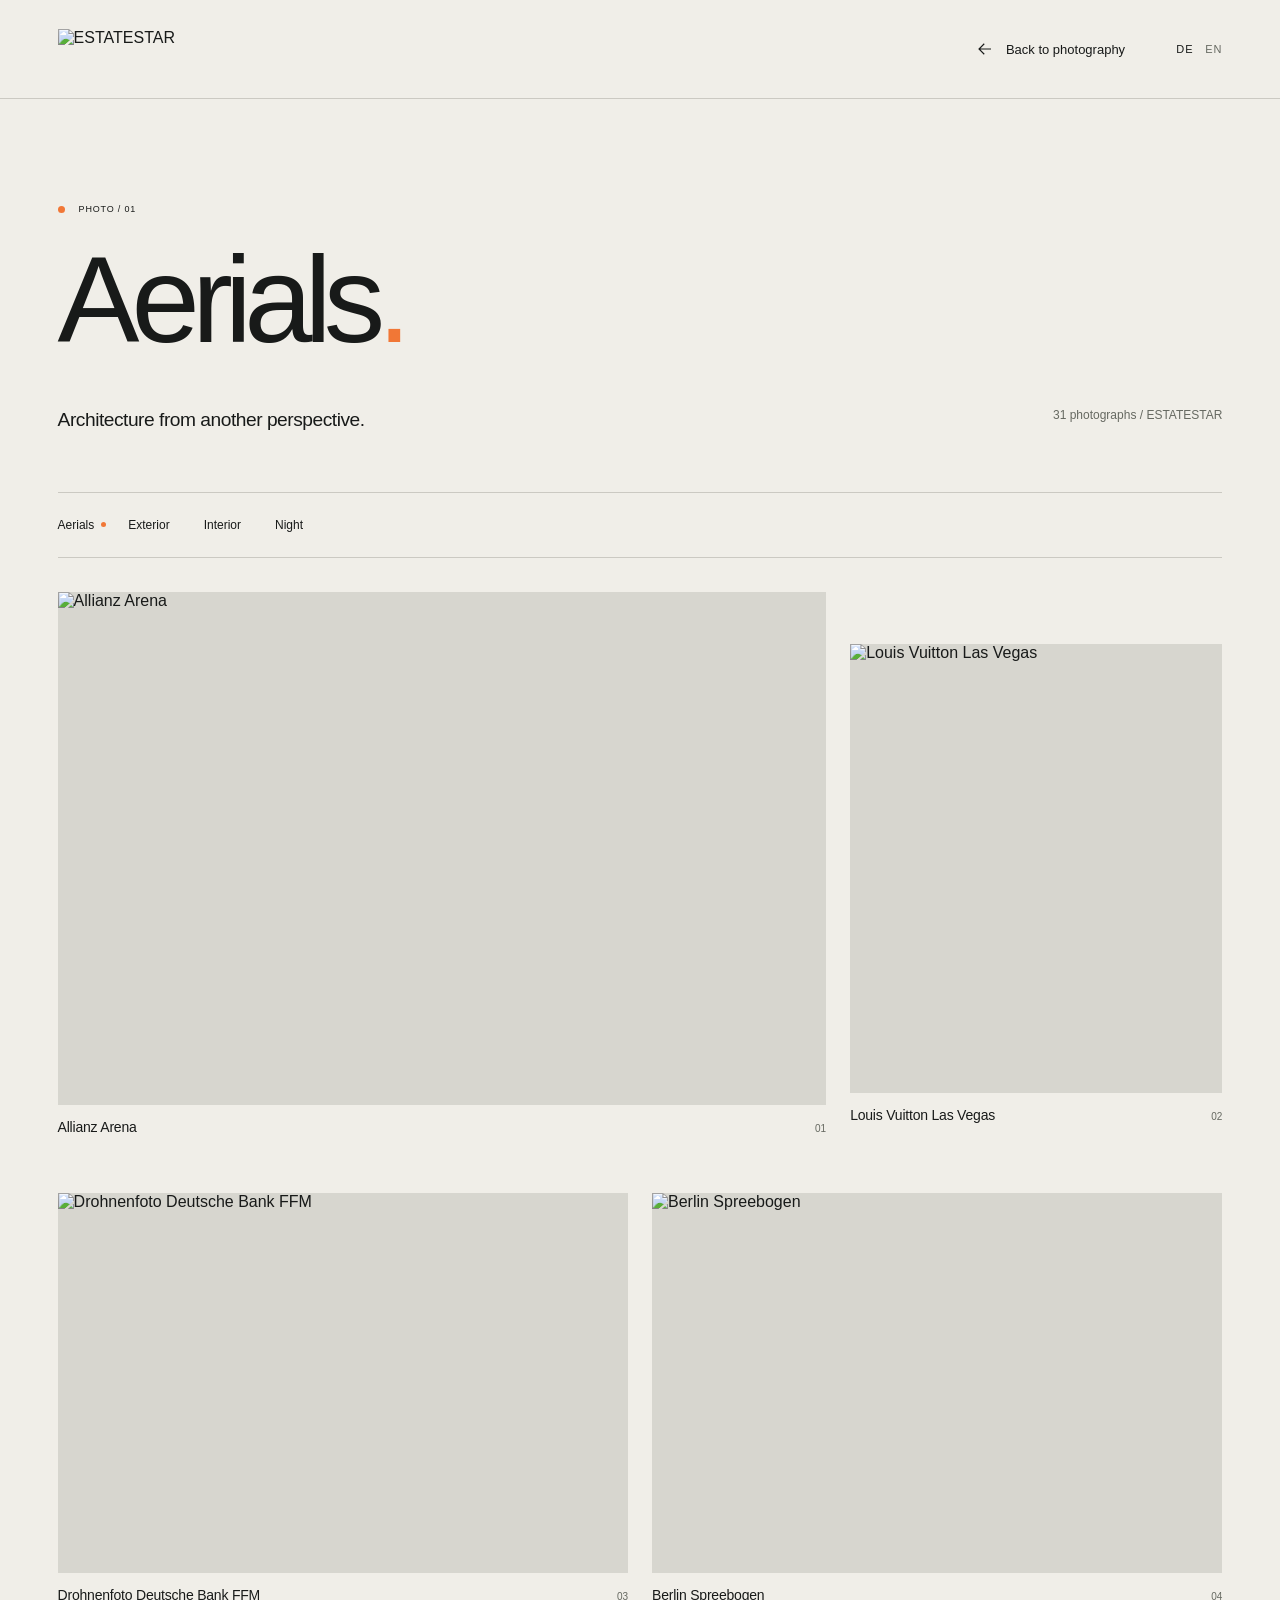
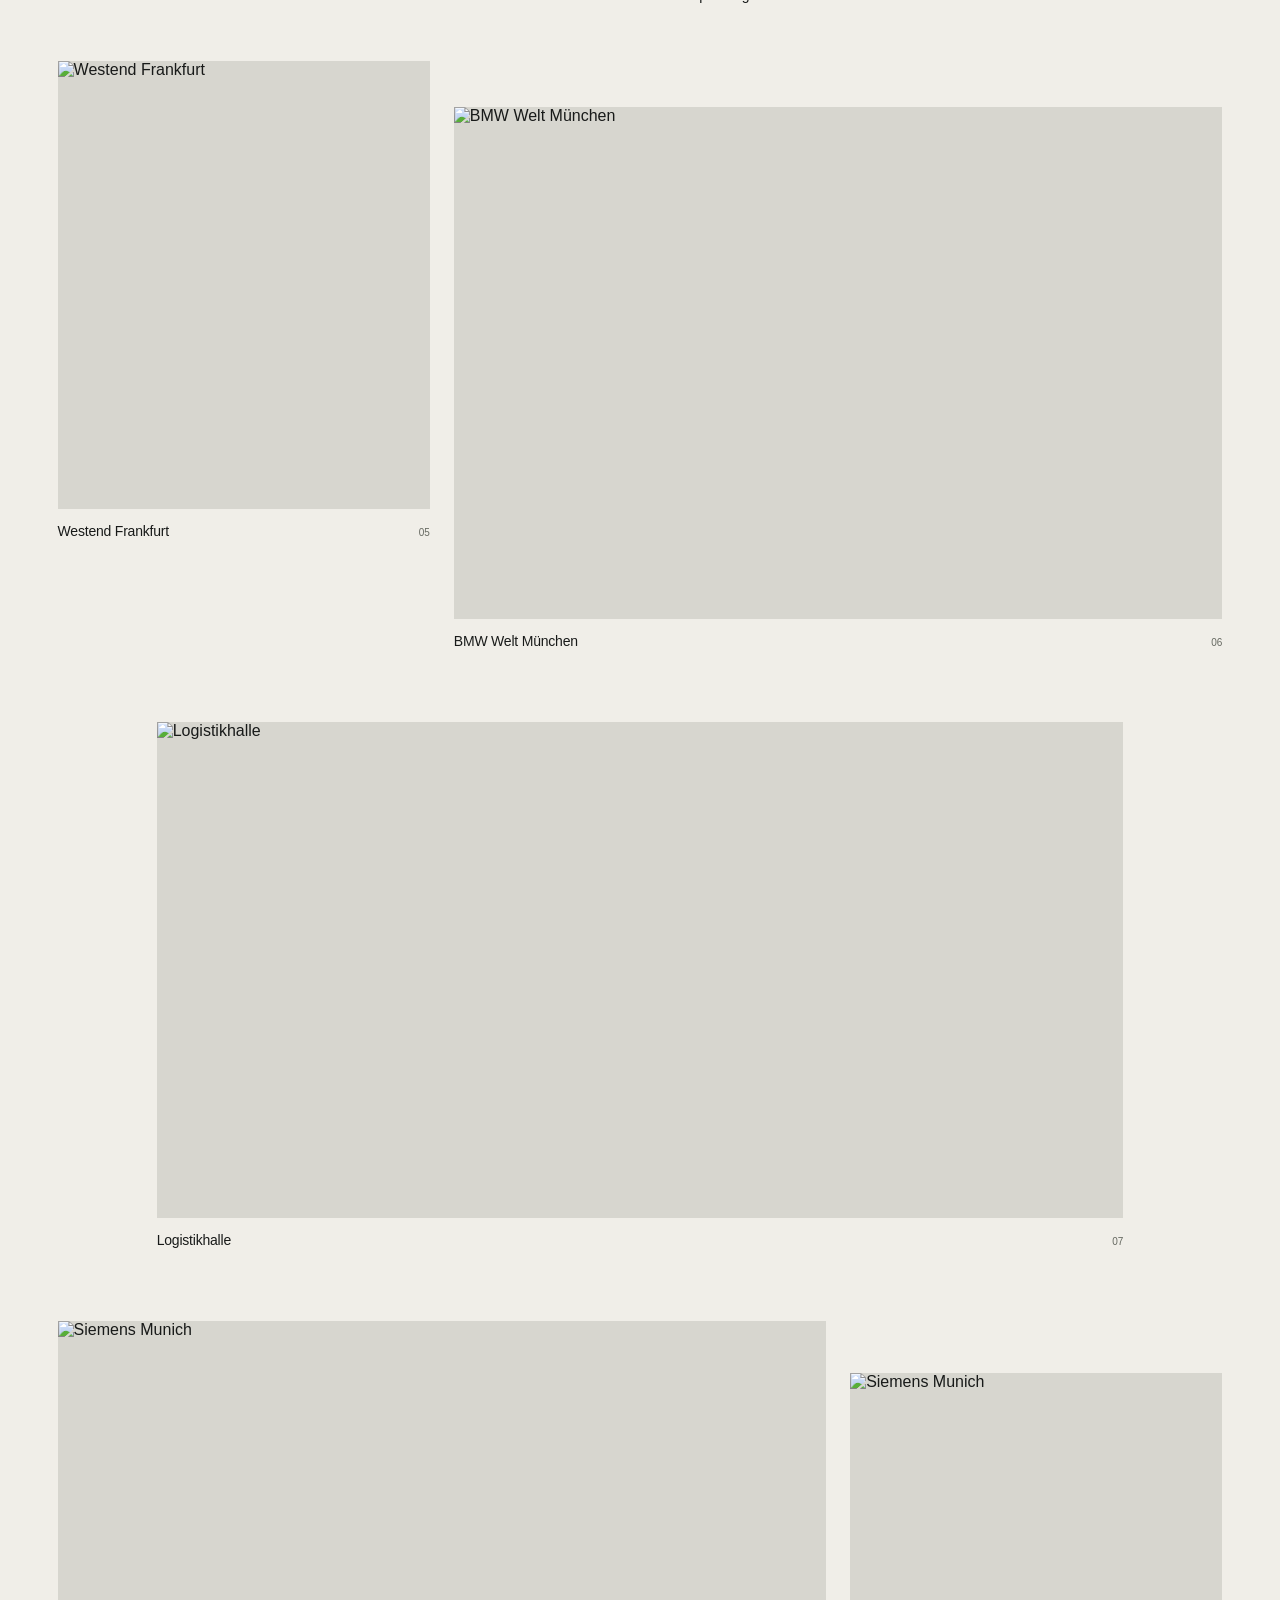
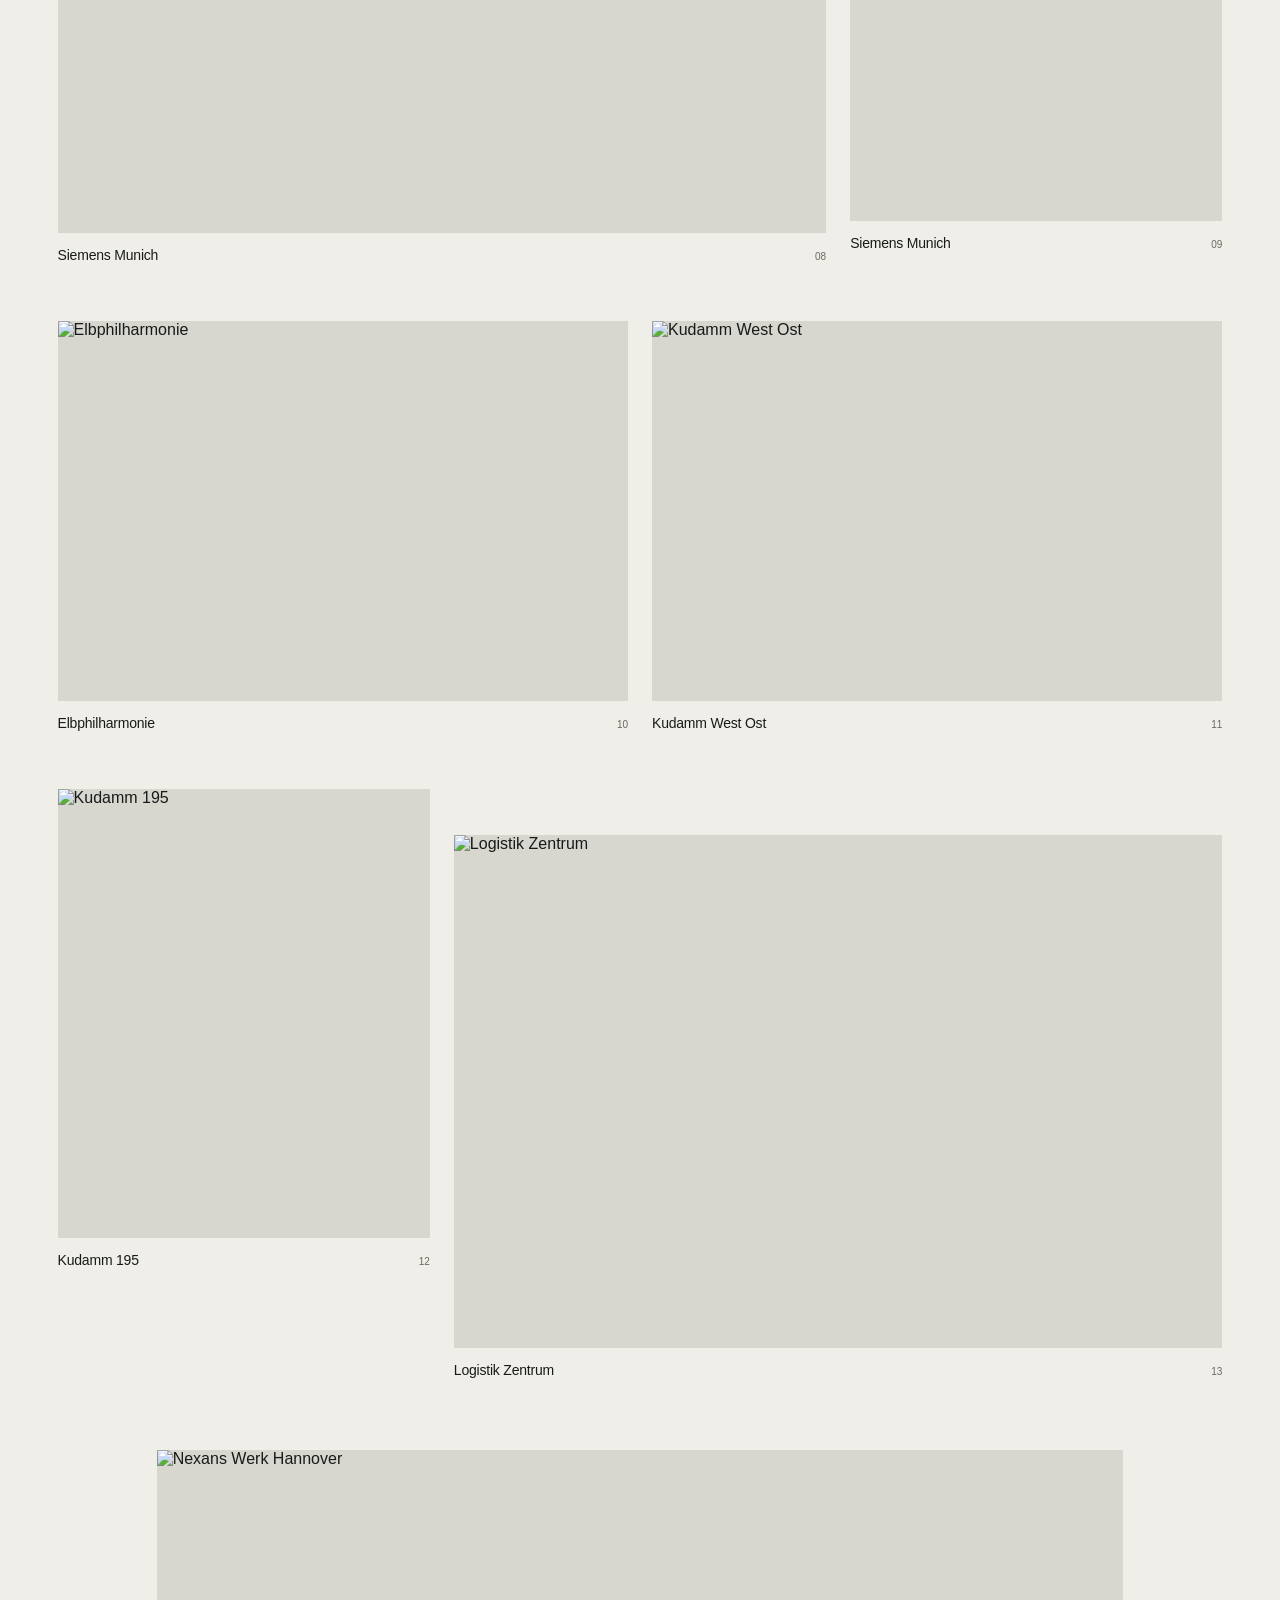
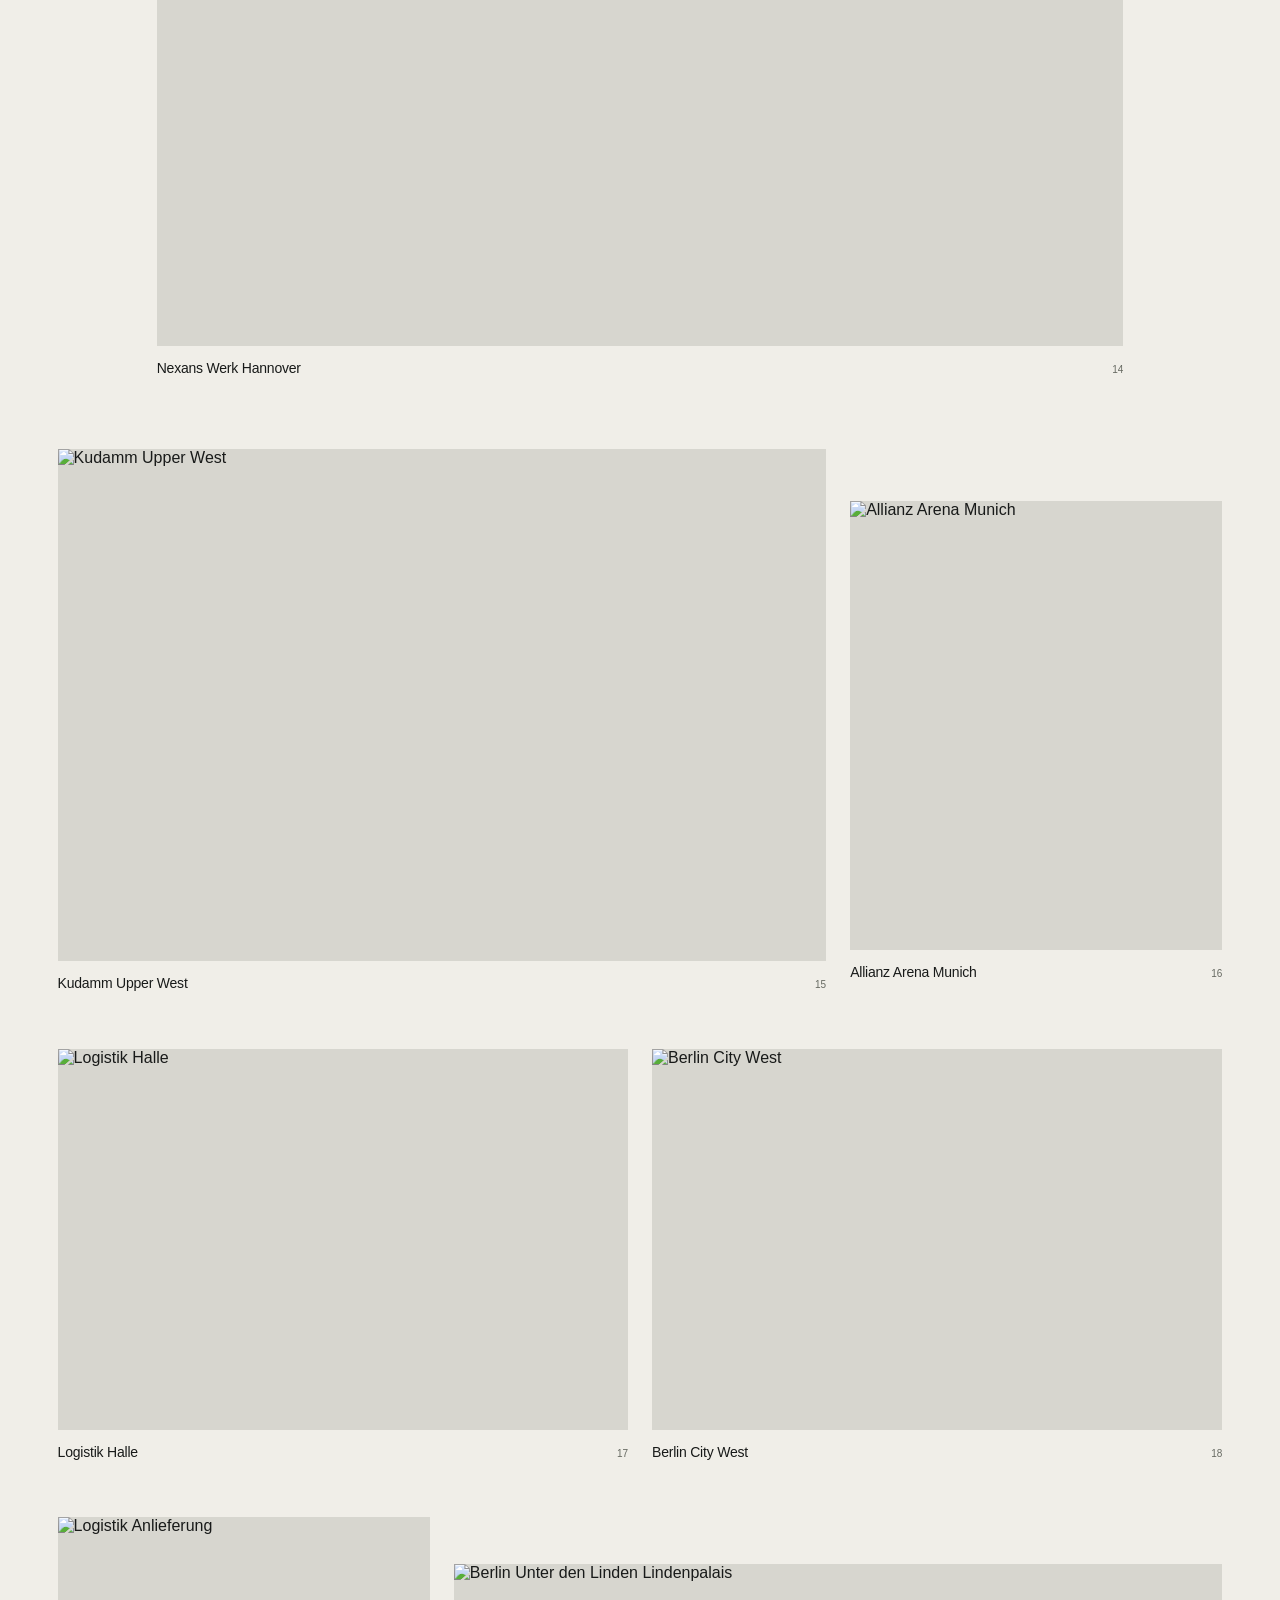
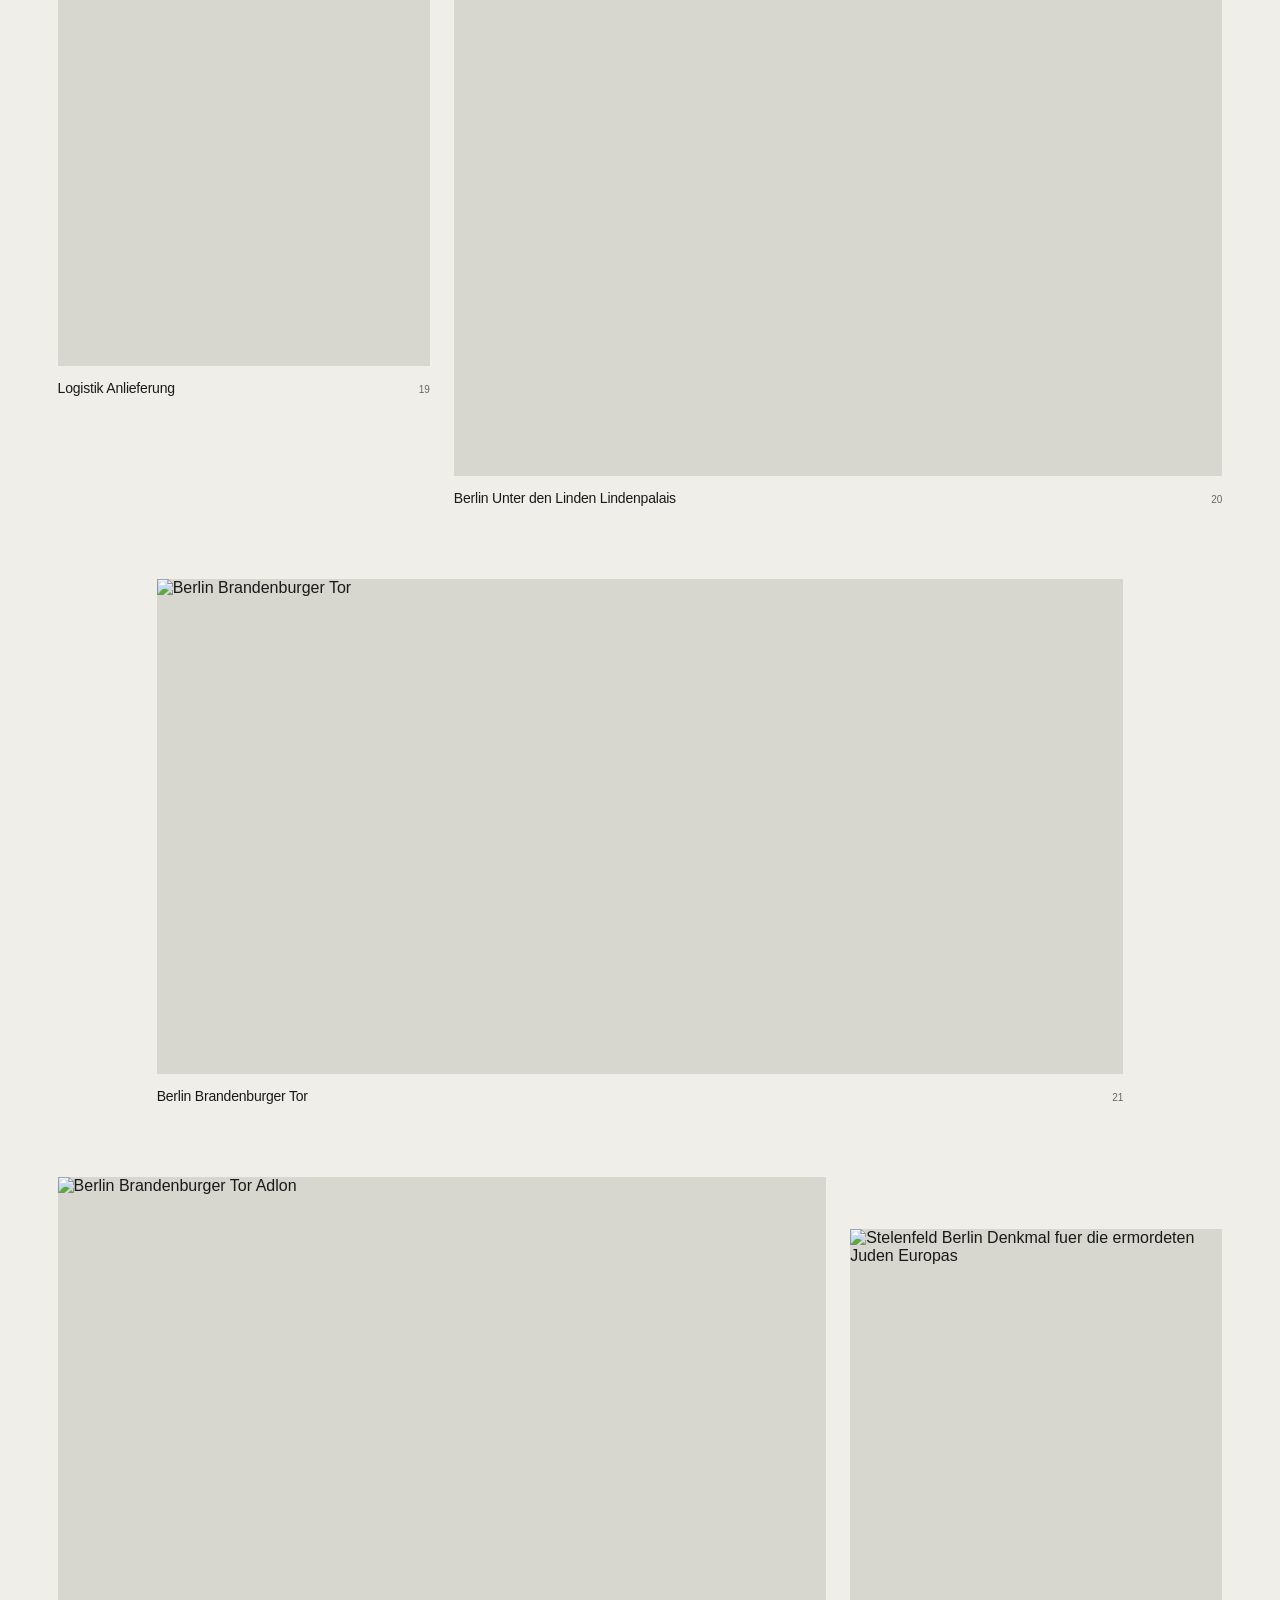
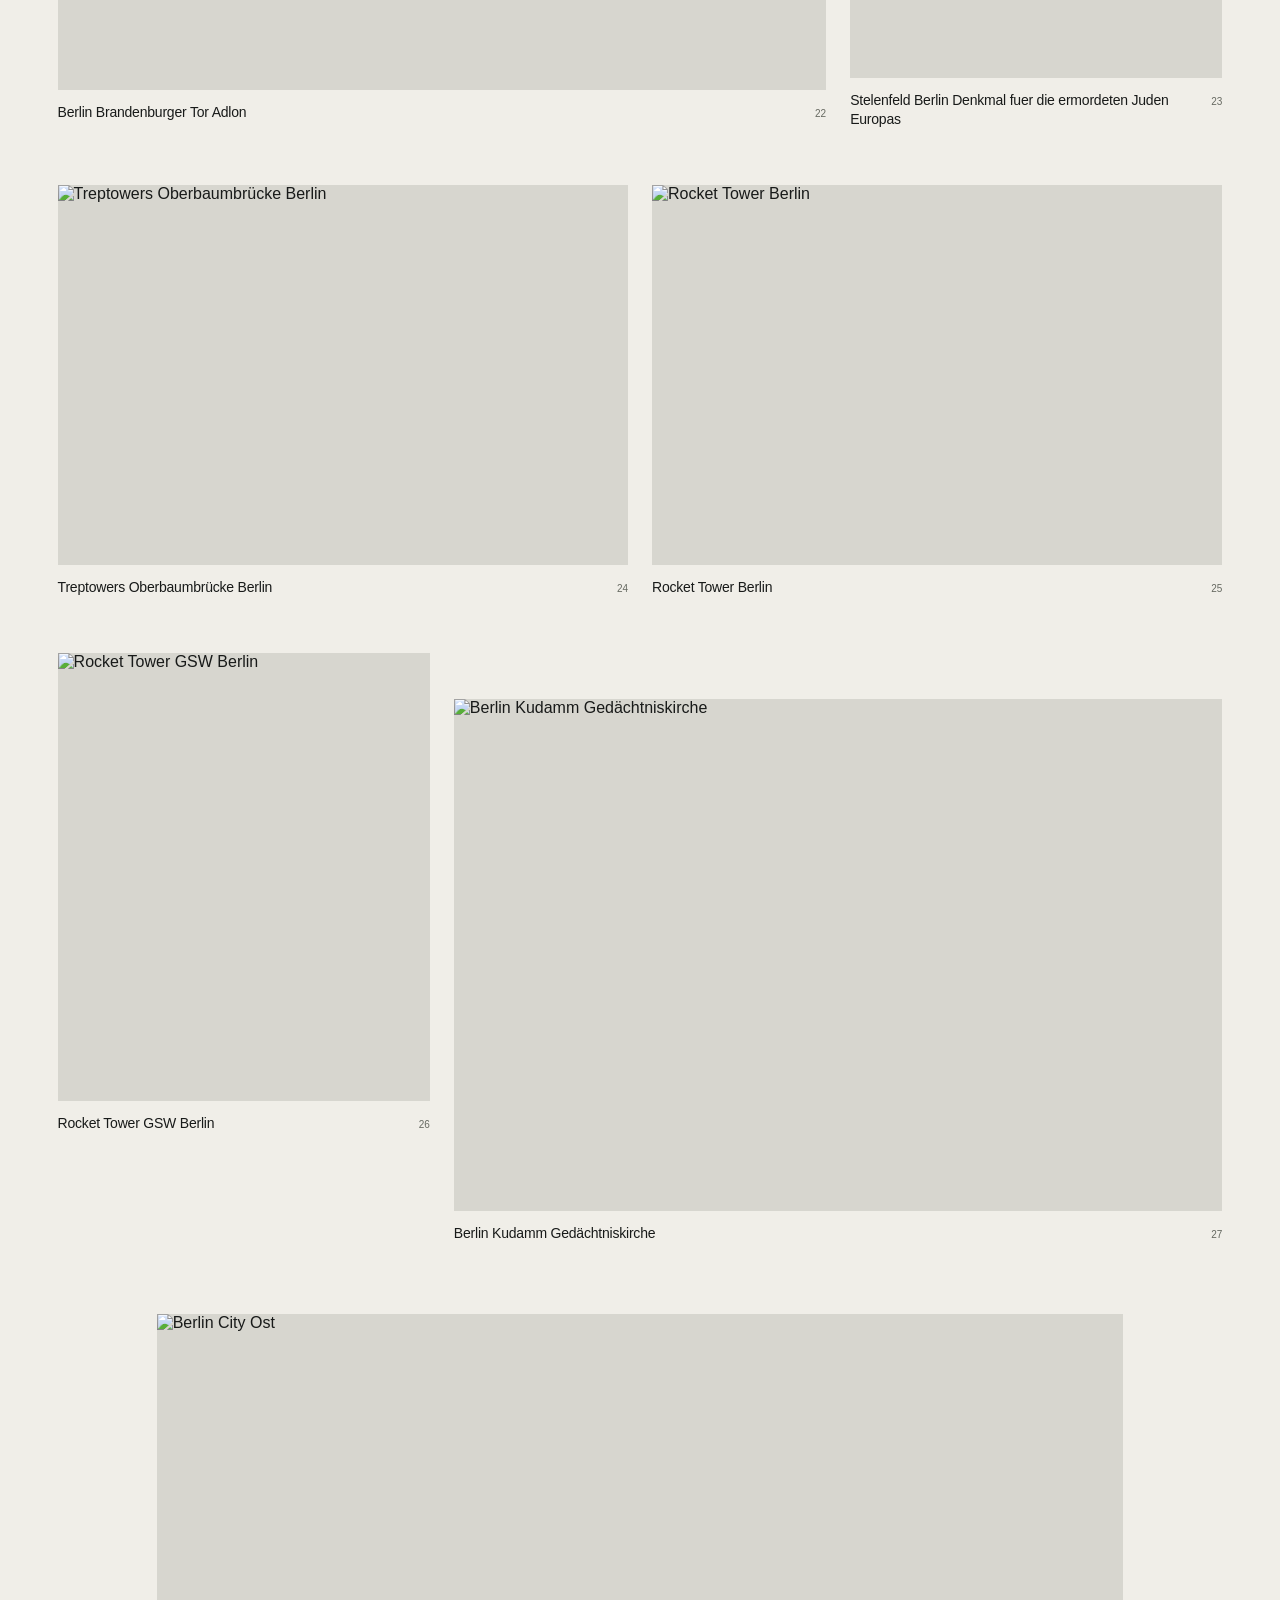
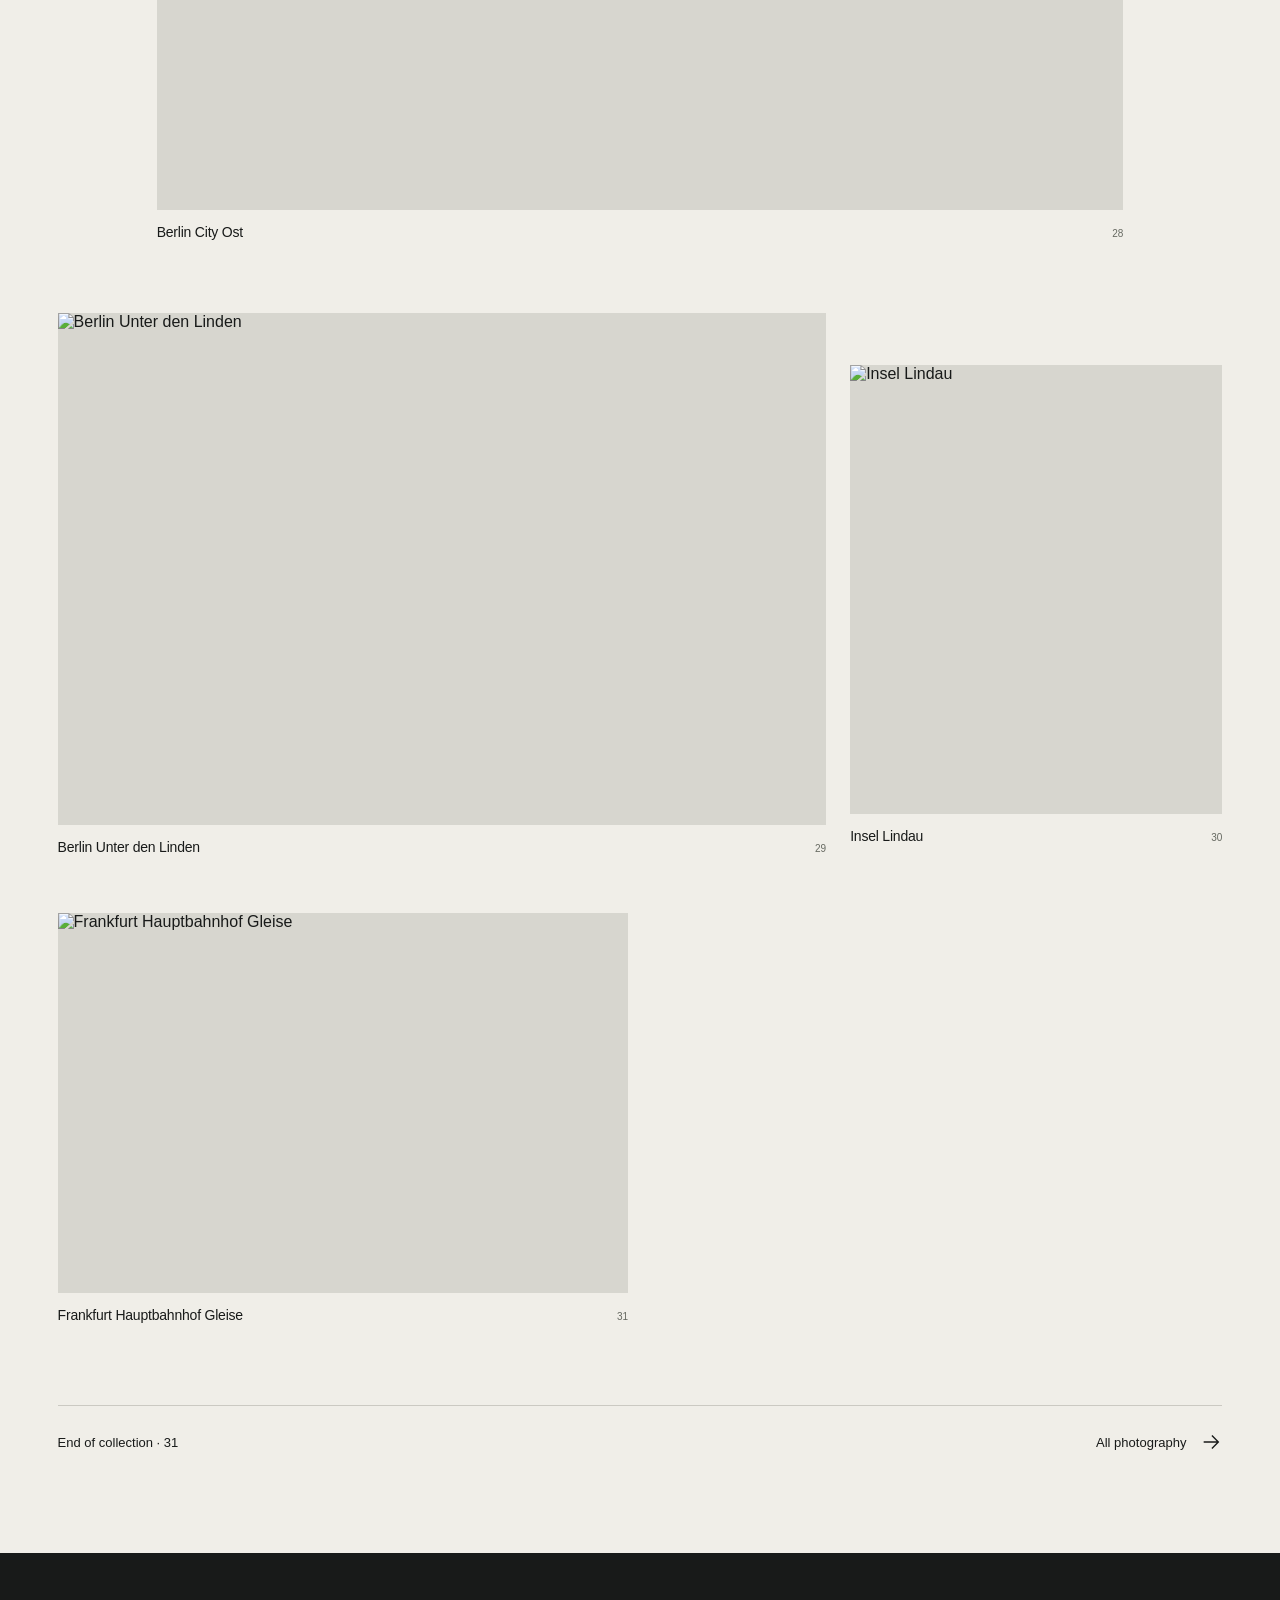
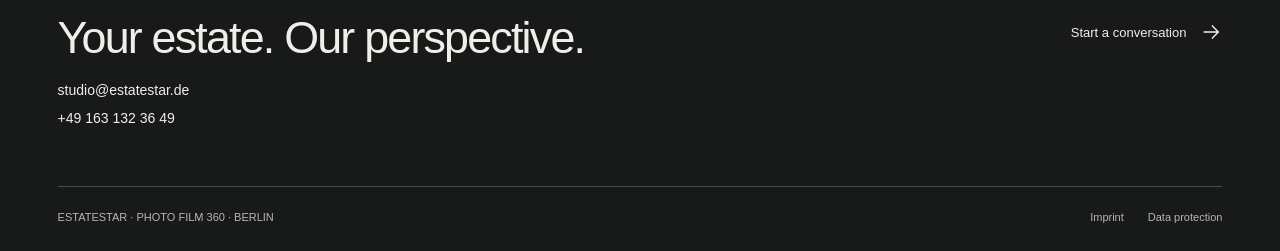
==== aerials/index.html @ 54d5b55d "Create independent cinematic ESTATESTAR experience with complete portfolio" ====
<!doctype html>
<html lang="en"><head><meta charset="utf-8"><meta name="viewport" content="width=device-width, initial-scale=1"><meta name="robots" content="noindex,nofollow"><meta name="theme-color" content="#f0eee8"><title>Aerials — ESTATESTAR</title><meta name="description" content="Architecture from another perspective."><link rel="icon" href="../favicon.svg" type="image/svg+xml"><link rel="stylesheet" href="../gallery.css"><script src="../gallery.js" defer></script></head><body><a class="skip-link" href="#main">Skip to content</a>
<header class="site-header"><a class="brand" href="../en/" aria-label="ESTATESTAR — Home"><img src="/estatestar-preview/assets/Estatestar-final-logo-horizontal-schwarz22.webp" alt="ESTATESTAR" width="180" height="40"></a>
<div class="header-tools"><a class="back-link" href="../en/#photo"><svg viewBox="0 0 24 24" aria-hidden="true"><path d="M20 12H4m7-7-7 7 7 7"/></svg><span>Back to photography</span></a><nav class="languages" aria-label="Language"><a href="../luftaufnahmen/" lang="de" hreflang="de" >DE</a><a href="../aerials/" lang="en" hreflang="en" aria-current="page">EN</a></nav></div></header><main id="main"><section class="page-intro" aria-labelledby="page-title"><div class="intro-top"><span class="status-dot"></span><span class="label">PHOTO / 01</span></div><h1 id="page-title">Aerials<span class="accent">.</span></h1><div class="intro-bottom"><p class="intro-description">Architecture from another perspective.</p><p class="image-count">31 photographs / ESTATESTAR</p></div></section><nav class="gallery-nav" aria-label="Photo collections"><a href="../aerials/" aria-current="page">Aerials</a><a href="../exterior/" >Exterior</a><a href="../interior/" >Interior</a><a href="../night/" >Night</a></nav><section class="gallery" aria-label="Aerials"><div class="gallery-grid"><figure class="photo-card" id="sec1"><button class="image-button" type="button" data-gallery-image="/estatestar-preview/assets/01-Helikopter-Luftbild-Allianz-Arena-Munich-Desktop-Architektur-Fotografie-Immobilie.webp" data-title="Allianz Arena" aria-haspopup="dialog" aria-controls="image-viewer" aria-label="View image: Allianz Arena"><img src="/estatestar-preview/assets/01-Helikopter-Luftbild-Allianz-Arena-Munich-Desktop-Architektur-Fotografie-Immobilie.webp" alt="Allianz Arena" width="1559" height="1139" loading="eager" decoding="async"><span class="view-image"><svg viewBox="0 0 24 24" aria-hidden="true"><path d="M12 5v14M5 12h14"/></svg></span></button><figcaption class="photo-caption"><span class="photo-title">Allianz Arena</span><span class="photo-number">01</span></figcaption></figure><figure class="photo-card" id="sec2"><button class="image-button" type="button" data-gallery-image="/estatestar-preview/assets/02-Drohnenfoto-Las-Vegas-Louis-Vuitton-Architektur-Fotografie-Immobilie-Desktop.webp" data-title="Louis Vuitton Las Vegas" aria-haspopup="dialog" aria-controls="image-viewer" aria-label="View image: Louis Vuitton Las Vegas"><img src="/estatestar-preview/assets/02-Drohnenfoto-Las-Vegas-Louis-Vuitton-Architektur-Fotografie-Immobilie-Desktop.webp" alt="Louis Vuitton Las Vegas" width="1193" height="892" loading="lazy" decoding="async"><span class="view-image"><svg viewBox="0 0 24 24" aria-hidden="true"><path d="M12 5v14M5 12h14"/></svg></span></button><figcaption class="photo-caption"><span class="photo-title">Louis Vuitton Las Vegas</span><span class="photo-number">02</span></figcaption></figure><figure class="photo-card" id="sec3"><button class="image-button" type="button" data-gallery-image="/estatestar-preview/assets/03-Drohnenfoto-Deutsche-Bank-Frankfurt-Architektur-Fotografie-Immobilie-Desktop.webp" data-title="Drohnenfoto Deutsche Bank FFM" aria-haspopup="dialog" aria-controls="image-viewer" aria-label="View image: Drohnenfoto Deutsche Bank FFM"><img src="/estatestar-preview/assets/03-Drohnenfoto-Deutsche-Bank-Frankfurt-Architektur-Fotografie-Immobilie-Desktop.webp" alt="Drohnenfoto Deutsche Bank FFM" width="1184" height="854" loading="lazy" decoding="async"><span class="view-image"><svg viewBox="0 0 24 24" aria-hidden="true"><path d="M12 5v14M5 12h14"/></svg></span></button><figcaption class="photo-caption"><span class="photo-title">Drohnenfoto Deutsche Bank FFM</span><span class="photo-number">03</span></figcaption></figure><figure class="photo-card" id="sec4"><button class="image-button" type="button" data-gallery-image="/estatestar-preview/assets/04-Luftbild-Berlin-Spreebogen-Regierungsviertel-Architektur-Fotografie-Immobilie-Desktop.webp" data-title="Berlin Spreebogen" aria-haspopup="dialog" aria-controls="image-viewer" aria-label="View image: Berlin Spreebogen"><img src="/estatestar-preview/assets/04-Luftbild-Berlin-Spreebogen-Regierungsviertel-Architektur-Fotografie-Immobilie-Desktop.webp" alt="Berlin Spreebogen" width="1104" height="737" loading="lazy" decoding="async"><span class="view-image"><svg viewBox="0 0 24 24" aria-hidden="true"><path d="M12 5v14M5 12h14"/></svg></span></button><figcaption class="photo-caption"><span class="photo-title">Berlin Spreebogen</span><span class="photo-number">04</span></figcaption></figure><figure class="photo-card" id="sec5"><button class="image-button" type="button" data-gallery-image="/estatestar-preview/assets/05-Nachtaufnahme-Westend1-Frankfurt-Architektur-Fotografie-Immobilie-Desktop.webp" data-title="Westend Frankfurt" aria-haspopup="dialog" aria-controls="image-viewer" aria-label="View image: Westend Frankfurt"><img src="/estatestar-preview/assets/05-Nachtaufnahme-Westend1-Frankfurt-Architektur-Fotografie-Immobilie-Desktop.webp" alt="Westend Frankfurt" width="1165" height="854" loading="lazy" decoding="async"><span class="view-image"><svg viewBox="0 0 24 24" aria-hidden="true"><path d="M12 5v14M5 12h14"/></svg></span></button><figcaption class="photo-caption"><span class="photo-title">Westend Frankfurt</span><span class="photo-number">05</span></figcaption></figure><figure class="photo-card" id="sec6"><button class="image-button" type="button" data-gallery-image="/estatestar-preview/assets/06-Luftbild-BMW-Welt-Munich-Architektur-Fotografie-Immobilie-Desktop.webp" data-title="BMW Welt München" aria-haspopup="dialog" aria-controls="image-viewer" aria-label="View image: BMW Welt München"><img src="/estatestar-preview/assets/06-Luftbild-BMW-Welt-Munich-Architektur-Fotografie-Immobilie-Desktop.webp" alt="BMW Welt München" width="1136" height="820" loading="lazy" decoding="async"><span class="view-image"><svg viewBox="0 0 24 24" aria-hidden="true"><path d="M12 5v14M5 12h14"/></svg></span></button><figcaption class="photo-caption"><span class="photo-title">BMW Welt München</span><span class="photo-number">06</span></figcaption></figure><figure class="photo-card" id="sec7"><button class="image-button" type="button" data-gallery-image="/estatestar-preview/assets/07-Drohnenfoto-Logistikhalle-Architektur-Fotografie-Immobilie-Desktop.webp" data-title="Logistikhalle" aria-haspopup="dialog" aria-controls="image-viewer" aria-label="View image: Logistikhalle"><img src="/estatestar-preview/assets/07-Drohnenfoto-Logistikhalle-Architektur-Fotografie-Immobilie-Desktop.webp" alt="Logistikhalle" width="1368" height="912" loading="lazy" decoding="async"><span class="view-image"><svg viewBox="0 0 24 24" aria-hidden="true"><path d="M12 5v14M5 12h14"/></svg></span></button><figcaption class="photo-caption"><span class="photo-title">Logistikhalle</span><span class="photo-number">07</span></figcaption></figure><figure class="photo-card" id="sec8"><button class="image-button" type="button" data-gallery-image="/estatestar-preview/assets/08-Drohnenfoto-Siemens-Munich-Architektur-Fotografie-Immobilie-Desktop.webp" data-title="Siemens Munich" aria-haspopup="dialog" aria-controls="image-viewer" aria-label="View image: Siemens Munich"><img src="/estatestar-preview/assets/08-Drohnenfoto-Siemens-Munich-Architektur-Fotografie-Immobilie-Desktop.webp" alt="Siemens Munich" width="1368" height="912" loading="lazy" decoding="async"><span class="view-image"><svg viewBox="0 0 24 24" aria-hidden="true"><path d="M12 5v14M5 12h14"/></svg></span></button><figcaption class="photo-caption"><span class="photo-title">Siemens Munich</span><span class="photo-number">08</span></figcaption></figure><figure class="photo-card" id="sec9"><button class="image-button" type="button" data-gallery-image="/estatestar-preview/assets/09-Drohnenfoto-Siemens-Munich-Architektur-Fotografie-Immobilie-Desktop.webp" data-title="Siemens Munich" aria-haspopup="dialog" aria-controls="image-viewer" aria-label="View image: Siemens Munich"><img src="/estatestar-preview/assets/09-Drohnenfoto-Siemens-Munich-Architektur-Fotografie-Immobilie-Desktop.webp" alt="Siemens Munich" width="1395" height="858" loading="lazy" decoding="async"><span class="view-image"><svg viewBox="0 0 24 24" aria-hidden="true"><path d="M12 5v14M5 12h14"/></svg></span></button><figcaption class="photo-caption"><span class="photo-title">Siemens Munich</span><span class="photo-number">09</span></figcaption></figure><figure class="photo-card" id="sec10"><button class="image-button" type="button" data-gallery-image="/estatestar-preview/assets/10-Luftbild-Elbphilharmonie-Architektur-Fotografie-Immobilie-Hamburg-Desktop.webp" data-title="Elbphilharmonie" aria-haspopup="dialog" aria-controls="image-viewer" aria-label="View image: Elbphilharmonie"><img src="/estatestar-preview/assets/10-Luftbild-Elbphilharmonie-Architektur-Fotografie-Immobilie-Hamburg-Desktop.webp" alt="Elbphilharmonie" width="1332" height="949" loading="lazy" decoding="async"><span class="view-image"><svg viewBox="0 0 24 24" aria-hidden="true"><path d="M12 5v14M5 12h14"/></svg></span></button><figcaption class="photo-caption"><span class="photo-title">Elbphilharmonie</span><span class="photo-number">10</span></figcaption></figure><figure class="photo-card" id="sec11"><button class="image-button" type="button" data-gallery-image="/estatestar-preview/assets/11-Helikopter-Luftbild-Kudamm-West-Ost-Architektur-Fotografie-Immobilie-Desktop.webp" data-title="Kudamm West Ost" aria-haspopup="dialog" aria-controls="image-viewer" aria-label="View image: Kudamm West Ost"><img src="/estatestar-preview/assets/11-Helikopter-Luftbild-Kudamm-West-Ost-Architektur-Fotografie-Immobilie-Desktop.webp" alt="Kudamm West Ost" width="1286" height="854" loading="lazy" decoding="async"><span class="view-image"><svg viewBox="0 0 24 24" aria-hidden="true"><path d="M12 5v14M5 12h14"/></svg></span></button><figcaption class="photo-caption"><span class="photo-title">Kudamm West Ost</span><span class="photo-number">11</span></figcaption></figure><figure class="photo-card" id="sec12"><button class="image-button" type="button" data-gallery-image="/estatestar-preview/assets/12-Luftbild-Kudamm-195-Architektur-Fotografie-Immobilie-Desktop.webp" data-title="Kudamm 195" aria-haspopup="dialog" aria-controls="image-viewer" aria-label="View image: Kudamm 195"><img src="/estatestar-preview/assets/12-Luftbild-Kudamm-195-Architektur-Fotografie-Immobilie-Desktop.webp" alt="Kudamm 195" width="1286" height="854" loading="lazy" decoding="async"><span class="view-image"><svg viewBox="0 0 24 24" aria-hidden="true"><path d="M12 5v14M5 12h14"/></svg></span></button><figcaption class="photo-caption"><span class="photo-title">Kudamm 195</span><span class="photo-number">12</span></figcaption></figure><figure class="photo-card" id="sec13"><button class="image-button" type="button" data-gallery-image="/estatestar-preview/assets/13-Drohnenfoto-Logistik-Zentrum-Architektur-Fotografie-Immobilie-Desktop.webp" data-title="Logistik Zentrum" aria-haspopup="dialog" aria-controls="image-viewer" aria-label="View image: Logistik Zentrum"><img src="/estatestar-preview/assets/13-Drohnenfoto-Logistik-Zentrum-Architektur-Fotografie-Immobilie-Desktop.webp" alt="Logistik Zentrum" width="1368" height="912" loading="lazy" decoding="async"><span class="view-image"><svg viewBox="0 0 24 24" aria-hidden="true"><path d="M12 5v14M5 12h14"/></svg></span></button><figcaption class="photo-caption"><span class="photo-title">Logistik Zentrum</span><span class="photo-number">13</span></figcaption></figure><figure class="photo-card" id="sec14"><button class="image-button" type="button" data-gallery-image="/estatestar-preview/assets/14-Drohnenfoto-Nexans-Werk-Hannover-Architektur-Fotografie-Immobilie-Desktop.webp" data-title="Nexans Werk Hannover" aria-haspopup="dialog" aria-controls="image-viewer" aria-label="View image: Nexans Werk Hannover"><img src="/estatestar-preview/assets/14-Drohnenfoto-Nexans-Werk-Hannover-Architektur-Fotografie-Immobilie-Desktop.webp" alt="Nexans Werk Hannover" width="1542" height="949" loading="lazy" decoding="async"><span class="view-image"><svg viewBox="0 0 24 24" aria-hidden="true"><path d="M12 5v14M5 12h14"/></svg></span></button><figcaption class="photo-caption"><span class="photo-title">Nexans Werk Hannover</span><span class="photo-number">14</span></figcaption></figure><figure class="photo-card" id="sec15"><button class="image-button" type="button" data-gallery-image="/estatestar-preview/assets/15-Helikopter-Luftbild-Kudamm-Upper-West-Architektur-Fotografie-Immobilie-Desktop.webp" data-title="Kudamm Upper West" aria-haspopup="dialog" aria-controls="image-viewer" aria-label="View image: Kudamm Upper West"><img src="/estatestar-preview/assets/15-Helikopter-Luftbild-Kudamm-Upper-West-Architektur-Fotografie-Immobilie-Desktop.webp" alt="Kudamm Upper West" width="1472" height="982" loading="lazy" decoding="async"><span class="view-image"><svg viewBox="0 0 24 24" aria-hidden="true"><path d="M12 5v14M5 12h14"/></svg></span></button><figcaption class="photo-caption"><span class="photo-title">Kudamm Upper West</span><span class="photo-number">15</span></figcaption></figure><figure class="photo-card" id="sec16"><button class="image-button" type="button" data-gallery-image="/estatestar-preview/assets/16-Luftbild-Allianz-Arena-Munich-Architektur-Fotografie-Immobilie-Desktop.webp" data-title="Allianz Arena Munich" aria-haspopup="dialog" aria-controls="image-viewer" aria-label="View image: Allianz Arena Munich"><img src="/estatestar-preview/assets/16-Luftbild-Allianz-Arena-Munich-Architektur-Fotografie-Immobilie-Desktop.webp" alt="Allianz Arena Munich" width="1024" height="768" loading="lazy" decoding="async"><span class="view-image"><svg viewBox="0 0 24 24" aria-hidden="true"><path d="M12 5v14M5 12h14"/></svg></span></button><figcaption class="photo-caption"><span class="photo-title">Allianz Arena Munich</span><span class="photo-number">16</span></figcaption></figure><figure class="photo-card" id="sec17"><button class="image-button" type="button" data-gallery-image="/estatestar-preview/assets/17-Drohnenfoto-Logistik-Halle-Architektur-Fotografie-Immobilie-Desktop.webp" data-title="Logistik Halle" aria-haspopup="dialog" aria-controls="image-viewer" aria-label="View image: Logistik Halle"><img src="/estatestar-preview/assets/17-Drohnenfoto-Logistik-Halle-Architektur-Fotografie-Immobilie-Desktop.webp" alt="Logistik Halle" width="1368" height="912" loading="lazy" decoding="async"><span class="view-image"><svg viewBox="0 0 24 24" aria-hidden="true"><path d="M12 5v14M5 12h14"/></svg></span></button><figcaption class="photo-caption"><span class="photo-title">Logistik Halle</span><span class="photo-number">17</span></figcaption></figure><figure class="photo-card" id="sec18"><button class="image-button" type="button" data-gallery-image="/estatestar-preview/assets/18-Helikopter-Luftbild-Berlin-City-West-Architektur-Fotografie-Immobilie-Desktop.webp" data-title="Berlin City West" aria-haspopup="dialog" aria-controls="image-viewer" aria-label="View image: Berlin City West"><img src="/estatestar-preview/assets/18-Helikopter-Luftbild-Berlin-City-West-Architektur-Fotografie-Immobilie-Desktop.webp" alt="Berlin City West" width="1024" height="681" loading="lazy" decoding="async"><span class="view-image"><svg viewBox="0 0 24 24" aria-hidden="true"><path d="M12 5v14M5 12h14"/></svg></span></button><figcaption class="photo-caption"><span class="photo-title">Berlin City West</span><span class="photo-number">18</span></figcaption></figure><figure class="photo-card" id="sec19"><button class="image-button" type="button" data-gallery-image="/estatestar-preview/assets/19-Drohnenfoto-Logistik-Anlieferung-Architektur-Fotografie-Immobilie-Desktop.webp" data-title="Logistik Anlieferung" aria-haspopup="dialog" aria-controls="image-viewer" aria-label="View image: Logistik Anlieferung"><img src="/estatestar-preview/assets/19-Drohnenfoto-Logistik-Anlieferung-Architektur-Fotografie-Immobilie-Desktop.webp" alt="Logistik Anlieferung" width="1368" height="912" loading="lazy" decoding="async"><span class="view-image"><svg viewBox="0 0 24 24" aria-hidden="true"><path d="M12 5v14M5 12h14"/></svg></span></button><figcaption class="photo-caption"><span class="photo-title">Logistik Anlieferung</span><span class="photo-number">19</span></figcaption></figure><figure class="photo-card" id="sec20"><button class="image-button" type="button" data-gallery-image="/estatestar-preview/assets/20-Luftbild-Berlin-Unter-den-Linden-Lindenpalais-Architektur-Fotografie-Immobilie-Desktop.webp" data-title="Berlin Unter den Linden Lindenpalais" aria-haspopup="dialog" aria-controls="image-viewer" aria-label="View image: Berlin Unter den Linden Lindenpalais"><img src="/estatestar-preview/assets/20-Luftbild-Berlin-Unter-den-Linden-Lindenpalais-Architektur-Fotografie-Immobilie-Desktop.webp" alt="Berlin Unter den Linden Lindenpalais" width="1423" height="945" loading="lazy" decoding="async"><span class="view-image"><svg viewBox="0 0 24 24" aria-hidden="true"><path d="M12 5v14M5 12h14"/></svg></span></button><figcaption class="photo-caption"><span class="photo-title">Berlin Unter den Linden Lindenpalais</span><span class="photo-number">20</span></figcaption></figure><figure class="photo-card" id="sec21"><button class="image-button" type="button" data-gallery-image="/estatestar-preview/assets/21-Luftbild-Berlin-Brandenburger-Tor-Architektur-Fotografie-Immobilie-Desktop.webp" data-title="Berlin Brandenburger Tor" aria-haspopup="dialog" aria-controls="image-viewer" aria-label="View image: Berlin Brandenburger Tor"><img src="/estatestar-preview/assets/21-Luftbild-Berlin-Brandenburger-Tor-Architektur-Fotografie-Immobilie-Desktop.webp" alt="Berlin Brandenburger Tor" width="1490" height="920" loading="lazy" decoding="async"><span class="view-image"><svg viewBox="0 0 24 24" aria-hidden="true"><path d="M12 5v14M5 12h14"/></svg></span></button><figcaption class="photo-caption"><span class="photo-title">Berlin Brandenburger Tor</span><span class="photo-number">21</span></figcaption></figure><figure class="photo-card" id="sec22"><button class="image-button" type="button" data-gallery-image="/estatestar-preview/assets/22-Luftbild-Berlin-Brandenburger-Tor-Adlon-Architektur-Fotografie-Immobilie-Desktop.webp" data-title="Berlin Brandenburger Tor Adlon" aria-haspopup="dialog" aria-controls="image-viewer" aria-label="View image: Berlin Brandenburger Tor Adlon"><img src="/estatestar-preview/assets/22-Luftbild-Berlin-Brandenburger-Tor-Adlon-Architektur-Fotografie-Immobilie-Desktop.webp" alt="Berlin Brandenburger Tor Adlon" width="1277" height="850" loading="lazy" decoding="async"><span class="view-image"><svg viewBox="0 0 24 24" aria-hidden="true"><path d="M12 5v14M5 12h14"/></svg></span></button><figcaption class="photo-caption"><span class="photo-title">Berlin Brandenburger Tor Adlon</span><span class="photo-number">22</span></figcaption></figure><figure class="photo-card" id="sec23"><button class="image-button" type="button" data-gallery-image="/estatestar-preview/assets/23-Luftbild-Stelenfeld-Berlin-Denkmal-fuer-die-ermordeten-Juden-Europas-Architektur-Fotografie-Immobilie-Desktop.webp" data-title="Stelenfeld Berlin Denkmal fuer die ermordeten Juden Europas" aria-haspopup="dialog" aria-controls="image-viewer" aria-label="View image: Stelenfeld Berlin Denkmal fuer die ermordeten Juden Europas"><img src="/estatestar-preview/assets/23-Luftbild-Stelenfeld-Berlin-Denkmal-fuer-die-ermordeten-Juden-Europas-Architektur-Fotografie-Immobilie-Desktop.webp" alt="Stelenfeld Berlin Denkmal fuer die ermordeten Juden Europas" width="1277" height="850" loading="lazy" decoding="async"><span class="view-image"><svg viewBox="0 0 24 24" aria-hidden="true"><path d="M12 5v14M5 12h14"/></svg></span></button><figcaption class="photo-caption"><span class="photo-title">Stelenfeld Berlin Denkmal fuer die ermordeten Juden Europas</span><span class="photo-number">23</span></figcaption></figure><figure class="photo-card is-portrait" id="sec24"><button class="image-button" type="button" data-gallery-image="/estatestar-preview/assets/24-Luftbild-Treptowers-Oberbaumbruecke-Berlin-Architektur-Fotografie-Immobilie-Desktop.webp" data-title="Treptowers Oberbaumbrücke Berlin" aria-haspopup="dialog" aria-controls="image-viewer" aria-label="View image: Treptowers Oberbaumbrücke Berlin"><img src="/estatestar-preview/assets/24-Luftbild-Treptowers-Oberbaumbruecke-Berlin-Architektur-Fotografie-Immobilie-Desktop.webp" alt="Treptowers Oberbaumbrücke Berlin" width="1407" height="2111" loading="lazy" decoding="async"><span class="view-image"><svg viewBox="0 0 24 24" aria-hidden="true"><path d="M12 5v14M5 12h14"/></svg></span></button><figcaption class="photo-caption"><span class="photo-title">Treptowers Oberbaumbrücke Berlin</span><span class="photo-number">24</span></figcaption></figure><figure class="photo-card is-portrait" id="sec25"><button class="image-button" type="button" data-gallery-image="/estatestar-preview/assets/25-Drohnenfoto-Rocket-Tower-Berlin-Architektur-Fotografie-Immobilie-Desktop.webp" data-title="Rocket Tower Berlin" aria-haspopup="dialog" aria-controls="image-viewer" aria-label="View image: Rocket Tower Berlin"><img src="/estatestar-preview/assets/25-Drohnenfoto-Rocket-Tower-Berlin-Architektur-Fotografie-Immobilie-Desktop.webp" alt="Rocket Tower Berlin" width="1316" height="1945" loading="lazy" decoding="async"><span class="view-image"><svg viewBox="0 0 24 24" aria-hidden="true"><path d="M12 5v14M5 12h14"/></svg></span></button><figcaption class="photo-caption"><span class="photo-title">Rocket Tower Berlin</span><span class="photo-number">25</span></figcaption></figure><figure class="photo-card" id="sec26"><button class="image-button" type="button" data-gallery-image="/estatestar-preview/assets/26-Drohnenfoto-Rocket-Tower-GSW-Berlin-Architektur-Fotografie-Immobilie-Desktop.webp" data-title="Rocket Tower GSW Berlin" aria-haspopup="dialog" aria-controls="image-viewer" aria-label="View image: Rocket Tower GSW Berlin"><img src="/estatestar-preview/assets/26-Drohnenfoto-Rocket-Tower-GSW-Berlin-Architektur-Fotografie-Immobilie-Desktop.webp" alt="Rocket Tower GSW Berlin" width="1472" height="982" loading="lazy" decoding="async"><span class="view-image"><svg viewBox="0 0 24 24" aria-hidden="true"><path d="M12 5v14M5 12h14"/></svg></span></button><figcaption class="photo-caption"><span class="photo-title">Rocket Tower GSW Berlin</span><span class="photo-number">26</span></figcaption></figure><figure class="photo-card" id="sec27"><button class="image-button" type="button" data-gallery-image="/estatestar-preview/assets/27-Helikopter-Luftbild-Berlin-Kudamm-Gedaechtniskirche-Architektur-Fotografie-Immobilie-Desktop.webp" data-title="Berlin Kudamm Gedächtniskirche" aria-haspopup="dialog" aria-controls="image-viewer" aria-label="View image: Berlin Kudamm Gedächtniskirche"><img src="/estatestar-preview/assets/27-Helikopter-Luftbild-Berlin-Kudamm-Gedaechtniskirche-Architektur-Fotografie-Immobilie-Desktop.webp" alt="Berlin Kudamm Gedächtniskirche" width="1472" height="878" loading="lazy" decoding="async"><span class="view-image"><svg viewBox="0 0 24 24" aria-hidden="true"><path d="M12 5v14M5 12h14"/></svg></span></button><figcaption class="photo-caption"><span class="photo-title">Berlin Kudamm Gedächtniskirche</span><span class="photo-number">27</span></figcaption></figure><figure class="photo-card" id="sec28"><button class="image-button" type="button" data-gallery-image="/estatestar-preview/assets/28-Helikopter-Luftbild-Berlin-City-Ost-Architektur-Fotografie-Immobilie-Desktop.webp" data-title="Berlin City Ost" aria-haspopup="dialog" aria-controls="image-viewer" aria-label="View image: Berlin City Ost"><img src="/estatestar-preview/assets/28-Helikopter-Luftbild-Berlin-City-Ost-Architektur-Fotografie-Immobilie-Desktop.webp" alt="Berlin City Ost" width="1472" height="982" loading="lazy" decoding="async"><span class="view-image"><svg viewBox="0 0 24 24" aria-hidden="true"><path d="M12 5v14M5 12h14"/></svg></span></button><figcaption class="photo-caption"><span class="photo-title">Berlin City Ost</span><span class="photo-number">28</span></figcaption></figure><figure class="photo-card" id="sec29"><button class="image-button" type="button" data-gallery-image="/estatestar-preview/assets/29-Helikopter-Luftbild-Berlin-Unter-den-Linden-Architektur-Fotografie-Immobilie-Desktop.webp" data-title="Berlin Unter den Linden" aria-haspopup="dialog" aria-controls="image-viewer" aria-label="View image: Berlin Unter den Linden"><img src="/estatestar-preview/assets/29-Helikopter-Luftbild-Berlin-Unter-den-Linden-Architektur-Fotografie-Immobilie-Desktop.webp" alt="Berlin Unter den Linden" width="1472" height="982" loading="lazy" decoding="async"><span class="view-image"><svg viewBox="0 0 24 24" aria-hidden="true"><path d="M12 5v14M5 12h14"/></svg></span></button><figcaption class="photo-caption"><span class="photo-title">Berlin Unter den Linden</span><span class="photo-number">29</span></figcaption></figure><figure class="photo-card" id="sec30"><button class="image-button" type="button" data-gallery-image="/estatestar-preview/assets/30-Hubschrauber-Luftbild-Insel-Lindau-Architektur-Fotografie-Immobilie-Desktop.webp" data-title="Insel Lindau" aria-haspopup="dialog" aria-controls="image-viewer" aria-label="View image: Insel Lindau"><img src="/estatestar-preview/assets/30-Hubschrauber-Luftbild-Insel-Lindau-Architektur-Fotografie-Immobilie-Desktop.webp" alt="Insel Lindau" width="1472" height="982" loading="lazy" decoding="async"><span class="view-image"><svg viewBox="0 0 24 24" aria-hidden="true"><path d="M12 5v14M5 12h14"/></svg></span></button><figcaption class="photo-caption"><span class="photo-title">Insel Lindau</span><span class="photo-number">30</span></figcaption></figure><figure class="photo-card" id="sec31"><button class="image-button" type="button" data-gallery-image="/estatestar-preview/assets/31-Drohnenfoto-Frankfurt-Hauptbahnhof-Gleise-Architektur-Fotografie-Immobilie.webp" data-title="Frankfurt Hauptbahnhof Gleise" aria-haspopup="dialog" aria-controls="image-viewer" aria-label="View image: Frankfurt Hauptbahnhof Gleise"><img src="/estatestar-preview/assets/31-Drohnenfoto-Frankfurt-Hauptbahnhof-Gleise-Architektur-Fotografie-Immobilie.webp" alt="Frankfurt Hauptbahnhof Gleise" width="1472" height="982" loading="lazy" decoding="async"><span class="view-image"><svg viewBox="0 0 24 24" aria-hidden="true"><path d="M12 5v14M5 12h14"/></svg></span></button><figcaption class="photo-caption"><span class="photo-title">Frankfurt Hauptbahnhof Gleise</span><span class="photo-number">31</span></figcaption></figure></div><div class="collection-end"><span>End of collection · 31</span><a href="../en/#photo">All photography <svg viewBox="0 0 24 24" aria-hidden="true"><path d="M4 12h16M13 5l7 7-7 7"/></svg></a></div></section></main><footer class="site-footer"><div class="footer-top"><div><p class="footer-line">Your estate. Our perspective.</p><div class="footer-contact"><a href="mailto:studio@estatestar.de">studio@estatestar.de</a><a href="tel:+491631323649">+49 163 132 36 49</a></div></div><a class="footer-home" href="../en/#contact">Start a conversation <svg viewBox="0 0 24 24" aria-hidden="true"><path d="M4 12h16M13 5l7 7-7 7"/></svg></a></div><div class="footer-bottom"><span>ESTATESTAR · PHOTO FILM 360 · BERLIN</span><nav class="footer-legal" aria-label="Legal information"><a href="../imprint/">Imprint</a><a href="../dataprotection/">Data protection</a></nav></div></footer><dialog class="image-dialog" id="image-viewer" aria-label="Photograph viewer" aria-describedby="viewer-help"><div class="dialog-layout"><div class="dialog-top"><span class="dialog-category label">ESTATESTAR / Aerials</span><button class="icon-button" type="button" data-close aria-label="Close"><svg viewBox="0 0 24 24" aria-hidden="true"><path d="m6 6 12 12M18 6 6 18"/></svg></button></div><div class="dialog-stage"><img class="dialog-image" alt=""></div><div class="dialog-bottom"><div class="dialog-title" aria-live="polite"></div><div class="dialog-controls"><button class="icon-button" type="button" data-prev aria-label="Previous image"><svg viewBox="0 0 24 24" aria-hidden="true"><path d="M20 12H4m7-7-7 7 7 7"/></svg></button><span class="dialog-counter" aria-live="polite"></span><button class="icon-button" type="button" data-next aria-label="Next image"><svg viewBox="0 0 24 24" aria-hidden="true"><path d="M4 12h16M13 5l7 7-7 7"/></svg></button></div><div class="dialog-hint" id="viewer-help">Arrow keys: browse<br>Esc: close</div></div></div></dialog></body></html>
---- gallery.css ----
@font-face{font-family:Michroma;src:url('/estatestar-preview/assets/PN_zRfy9qWD8fEagAPg9pTk.woff2') format('woff2');font-display:swap}
:root{--paper:#f0eee8;--ink:#181a19;--accent:#f17736;--line:#cbc9c2;--muted:#666961;--gutter:clamp(20px,4.5vw,84px);color-scheme:light}
*{box-sizing:border-box}html{scroll-behavior:smooth;scroll-padding-top:100px}body{margin:0;background:var(--paper);color:var(--ink);font-family:"Helvetica Neue",Helvetica,Arial,sans-serif;-webkit-font-smoothing:antialiased}body:has(dialog[open]){overflow:hidden}a{color:inherit;text-decoration:none}button{font:inherit}a,button{-webkit-tap-highlight-color:transparent}a:focus-visible,button:focus-visible{outline:2px solid var(--accent);outline-offset:6px}button{color:inherit}img{display:block;max-width:100%}svg{width:22px;height:22px;fill:none;stroke:currentColor;stroke-width:1.5}::selection{color:var(--paper);background:var(--ink)}
.skip-link{position:fixed;top:12px;left:12px;z-index:30;transform:translateY(-160%);background:var(--ink);color:var(--paper);padding:15px 20px}.skip-link:focus{transform:none}.site-header{padding:29px var(--gutter);display:flex;justify-content:space-between;gap:24px;align-items:center;border-bottom:1px solid var(--line)}.brand{display:block;width:180px;flex-shrink:0}.brand img{width:100%;height:auto}.header-tools{display:flex;align-items:center;gap:clamp(24px,4vw,72px)}.back-link{display:flex;align-items:center;gap:12px;font-size:13px}.back-link svg{width:18px}.back-link:hover span{text-decoration:underline;text-underline-offset:5px}.languages{display:flex;gap:12px;font-size:11px;letter-spacing:.08em}.languages [aria-current]{color:var(--muted)}.languages a{padding:10px 0;border-bottom:1px solid transparent}.languages a:hover{border-color:var(--ink)}
.label{font-family:Michroma,sans-serif;text-transform:uppercase;font-size:9px;line-height:1.8;letter-spacing:.09em}.page-intro{padding:clamp(56px,8vw,128px) var(--gutter) 34px}.intro-top{display:flex;align-items:center;gap:14px}.status-dot{display:inline-block;width:7px;height:7px;border-radius:50%;background:var(--accent)}h1{margin:24px 0 28px;font-size:clamp(58px,9.6vw,160px);line-height:.95;letter-spacing:-.065em;font-weight:400;overflow-wrap:anywhere}.accent{color:var(--accent)}.intro-bottom{display:flex;align-items:flex-end;justify-content:space-between;gap:25px;padding-top:10px}.intro-description{font-size:clamp(17px,1.5vw,24px);max-width:32ch;line-height:1.4;letter-spacing:-.025em;margin:0}.image-count{color:var(--muted);white-space:nowrap;font-size:12px}.gallery-nav{margin:24px var(--gutter) 34px;padding:22px 0;border-top:1px solid var(--line);border-bottom:1px solid var(--line);display:flex;flex-wrap:wrap;gap:12px 34px;font-size:12px}.gallery-nav a{position:relative;padding:3px 0}.gallery-nav a[aria-current="page"]:after{content:"";position:absolute;width:5px;height:5px;right:-12px;top:7px;background:var(--accent);border-radius:50%}.gallery-nav a:hover{color:#ad4116}.gallery{padding:0 var(--gutter) 100px}.gallery-grid{display:grid;grid-template-columns:repeat(12,minmax(0,1fr));gap:56px 24px}.photo-card{grid-column:span 6;margin:0;min-width:0;scroll-margin-top:25px}.photo-card:nth-child(7n+1){grid-column:span 8}.photo-card:nth-child(7n+2){grid-column:span 4;padding-top:14%}.photo-card:nth-child(7n+5){grid-column:span 4}.photo-card:nth-child(7n+6){grid-column:span 8;padding-top:6%}.photo-card:nth-child(7n+7){grid-column:2/span 10;padding:15px 0}.image-button{position:relative;display:block;width:100%;border:0;padding:0;background:#d7d6cf;overflow:hidden;cursor:zoom-in;text-align:inherit;aspect-ratio:1.5}.photo-card:nth-child(7n+2) .image-button,.photo-card:nth-child(7n+5) .image-button{aspect-ratio:.83}.photo-card:nth-child(7n+7) .image-button{aspect-ratio:1.95}.image-button img{width:100%;height:100%;object-fit:cover;transition:transform 700ms cubic-bezier(.2,.65,.3,1),filter 700ms}.image-button:hover img{transform:scale(1.035);filter:brightness(.93)}.view-image{display:flex;align-items:center;justify-content:center;position:absolute;bottom:18px;right:18px;width:42px;height:42px;background:var(--paper);border-radius:50%;opacity:0;transform:translateY(8px);transition:opacity .25s,transform .25s}.image-button:hover .view-image,.image-button:focus-visible .view-image{opacity:1;transform:none}.view-image svg{width:19px;height:19px}.photo-caption{padding-top:13px;display:flex;align-items:baseline;gap:20px;justify-content:space-between}.photo-title{font-weight:400;line-height:1.35;font-size:14px;letter-spacing:-.015em;max-width:45ch}.photo-number{font-size:10px;color:var(--muted);font-variant-numeric:tabular-nums}.collection-end{margin-top:80px;padding-top:25px;border-top:1px solid var(--line);display:flex;align-items:center;justify-content:space-between;gap:24px;font-size:13px}.collection-end a{display:flex;gap:14px;align-items:center}.collection-end a:hover{color:#ad4116}
.site-footer{background:var(--ink);color:var(--paper);padding:60px var(--gutter) 28px}.footer-top{display:flex;align-items:flex-start;justify-content:space-between;gap:30px;padding-bottom:60px}.footer-line{font-size:clamp(26px,3.5vw,54px);font-weight:400;letter-spacing:-.04em;margin:0 0 20px;line-height:1.08}.footer-contact{display:flex;flex-direction:column;gap:12px;font-size:14px}.footer-contact a:hover{text-decoration:underline;text-underline-offset:5px}.footer-home{display:flex;align-items:center;gap:14px;padding:8px 0;font-size:13px;white-space:nowrap}.footer-bottom{border-top:1px solid #484b47;padding-top:24px;display:flex;align-items:center;justify-content:space-between;gap:24px;color:#b5b7af;font-size:11px}.footer-legal{display:flex;gap:24px}.footer-legal a:hover{color:var(--paper)}
.image-dialog{border:0;background:#181a19;color:var(--paper);padding:0;margin:auto;width:100vw;max-width:none;height:100dvh;max-height:none}.image-dialog::backdrop{background:#181a19}.dialog-layout{display:grid;height:100%;grid-template-rows:auto minmax(0,1fr) auto;padding:22px 28px;gap:18px}.dialog-top{display:flex;justify-content:space-between;align-items:center;gap:20px;min-width:0}.dialog-category{color:#b5b7af}.icon-button{border:1px solid #62665e;background:transparent;border-radius:50%;width:44px;height:44px;display:inline-flex;align-items:center;justify-content:center;cursor:pointer;flex-shrink:0}.icon-button:hover{background:var(--paper);color:var(--ink)}.dialog-stage{display:flex;align-items:center;justify-content:center;min-height:0;min-width:0;position:relative}.dialog-image{max-width:100%;max-height:100%;width:auto;height:auto;object-fit:contain}.dialog-bottom{display:grid;grid-template-columns:minmax(0,1fr) auto minmax(0,1fr);align-items:center;gap:24px;min-height:50px}.dialog-title{font-size:13px;line-height:1.4;max-width:48ch}.dialog-controls{display:flex;align-items:center;gap:20px}.dialog-counter{font-size:12px;font-variant-numeric:tabular-nums;min-width:62px;text-align:center}.dialog-hint{text-align:right;color:#b5b7af;font-size:10px;line-height:1.6}.sr-only{position:absolute;width:1px;height:1px;margin:-1px;padding:0;overflow:hidden;clip:rect(0,0,0,0);white-space:nowrap;border:0}
.legal-intro h1{font-size:clamp(48px,8vw,132px);max-width:13ch}.legal-layout{display:grid;grid-template-columns:minmax(180px,1fr) minmax(0,3fr);gap:clamp(30px,6vw,100px);padding:30px var(--gutter) 100px}.legal-side{border-top:1px solid var(--line);padding-top:20px;color:var(--muted)}.legal-content{max-width:850px;min-width:0;border-top:1px solid var(--line);padding-top:12px;font-size:15px;line-height:1.75;overflow-wrap:anywhere}.legal-content h2,.legal-content h3,.legal-content h4{font-weight:500;letter-spacing:-.025em;line-height:1.25;margin:36px 0 14px;scroll-margin-top:30px}.legal-content h2{font-size:28px}.legal-content h3{font-size:20px}.legal-content h4{font-size:17px}.legal-content p{margin:0 0 17px}.legal-content a{color:#a24219;text-decoration:underline;text-underline-offset:3px}.legal-content ul,.legal-content ol{padding-left:22px}.legal-content li+li{margin-top:8px}.legal-content strong{font-weight:600}
@media(min-width:1700px){.gallery-grid{gap:70px 38px}.photo-title{font-size:16px}}
@media(max-width:850px){.site-header{padding-top:23px;padding-bottom:23px}.brand{width:160px}.header-tools{gap:22px}.back-link{font-size:12px}.gallery-grid{gap:36px 18px}.photo-card:nth-child(n){grid-column:span 6;padding:0}.photo-card:nth-child(5n+1){grid-column:span 12}.photo-card:nth-child(n) .image-button{aspect-ratio:1.3}.photo-card:nth-child(5n+1) .image-button{aspect-ratio:1.7}.legal-layout{grid-template-columns:1fr;gap:25px}.legal-side{display:none}.dialog-bottom{grid-template-columns:minmax(0,1fr) auto}.dialog-hint{display:none}.dialog-controls{gap:10px}.dialog-layout{padding:18px;gap:12px}}
@media(max-width:550px){html{scroll-padding-top:20px}.site-header{gap:15px}.brand{width:145px}.back-link span{display:none}.header-tools{gap:20px}.back-link{padding:8px 0}.languages{gap:9px}.page-intro{padding-top:57px;padding-bottom:20px}h1{font-size:clamp(49px,13vw,72px);margin:25px 0 26px}.intro-bottom{display:block}.intro-description{font-size:17px;max-width:28ch}.image-count{margin:23px 0 0}.gallery-nav{gap:13px 25px;margin-top:15px;margin-bottom:26px;padding:17px 0;font-size:11px}.gallery{padding-bottom:60px}.gallery-grid{grid-template-columns:minmax(0,1fr);gap:31px}.photo-card:nth-child(n){grid-column:auto}.photo-card:nth-child(n) .image-button{aspect-ratio:1.45}.photo-card.is-portrait:nth-child(n) .image-button{aspect-ratio:.88}.photo-caption{gap:10px;padding-top:10px}.photo-title{font-size:13px}.photo-number{font-size:10px}.view-image{opacity:1;transform:none;width:32px;height:32px;bottom:12px;right:12px}.view-image svg{width:15px;height:15px}.collection-end{margin-top:45px;font-size:12px}.site-footer{padding-top:42px}.footer-top{display:block;padding-bottom:35px}.footer-home{margin-top:32px}.footer-bottom{align-items:flex-start;font-size:10px;gap:18px}.footer-legal{flex-direction:column;gap:10px;text-align:right}.footer-line{font-size:32px}.dialog-layout{padding:15px 16px;gap:12px}.dialog-bottom{display:flex;flex-direction:column-reverse;gap:14px;align-items:center;min-height:100px}.dialog-title{text-align:center;font-size:12px;max-width:34ch}.dialog-controls{gap:20px}.dialog-category{font-size:8px}.dialog-stage{margin:0 -16px}.legal-intro h1{font-size:clamp(40px,11vw,64px)}.legal-layout{padding-top:10px;padding-bottom:60px}.legal-content{font-size:14px}.legal-content h2{font-size:24px}.legal-content h3{font-size:19px}}
@media(prefers-reduced-motion:reduce){html{scroll-behavior:auto}*,*:before,*:after{transition:none!important;animation:none!important}}
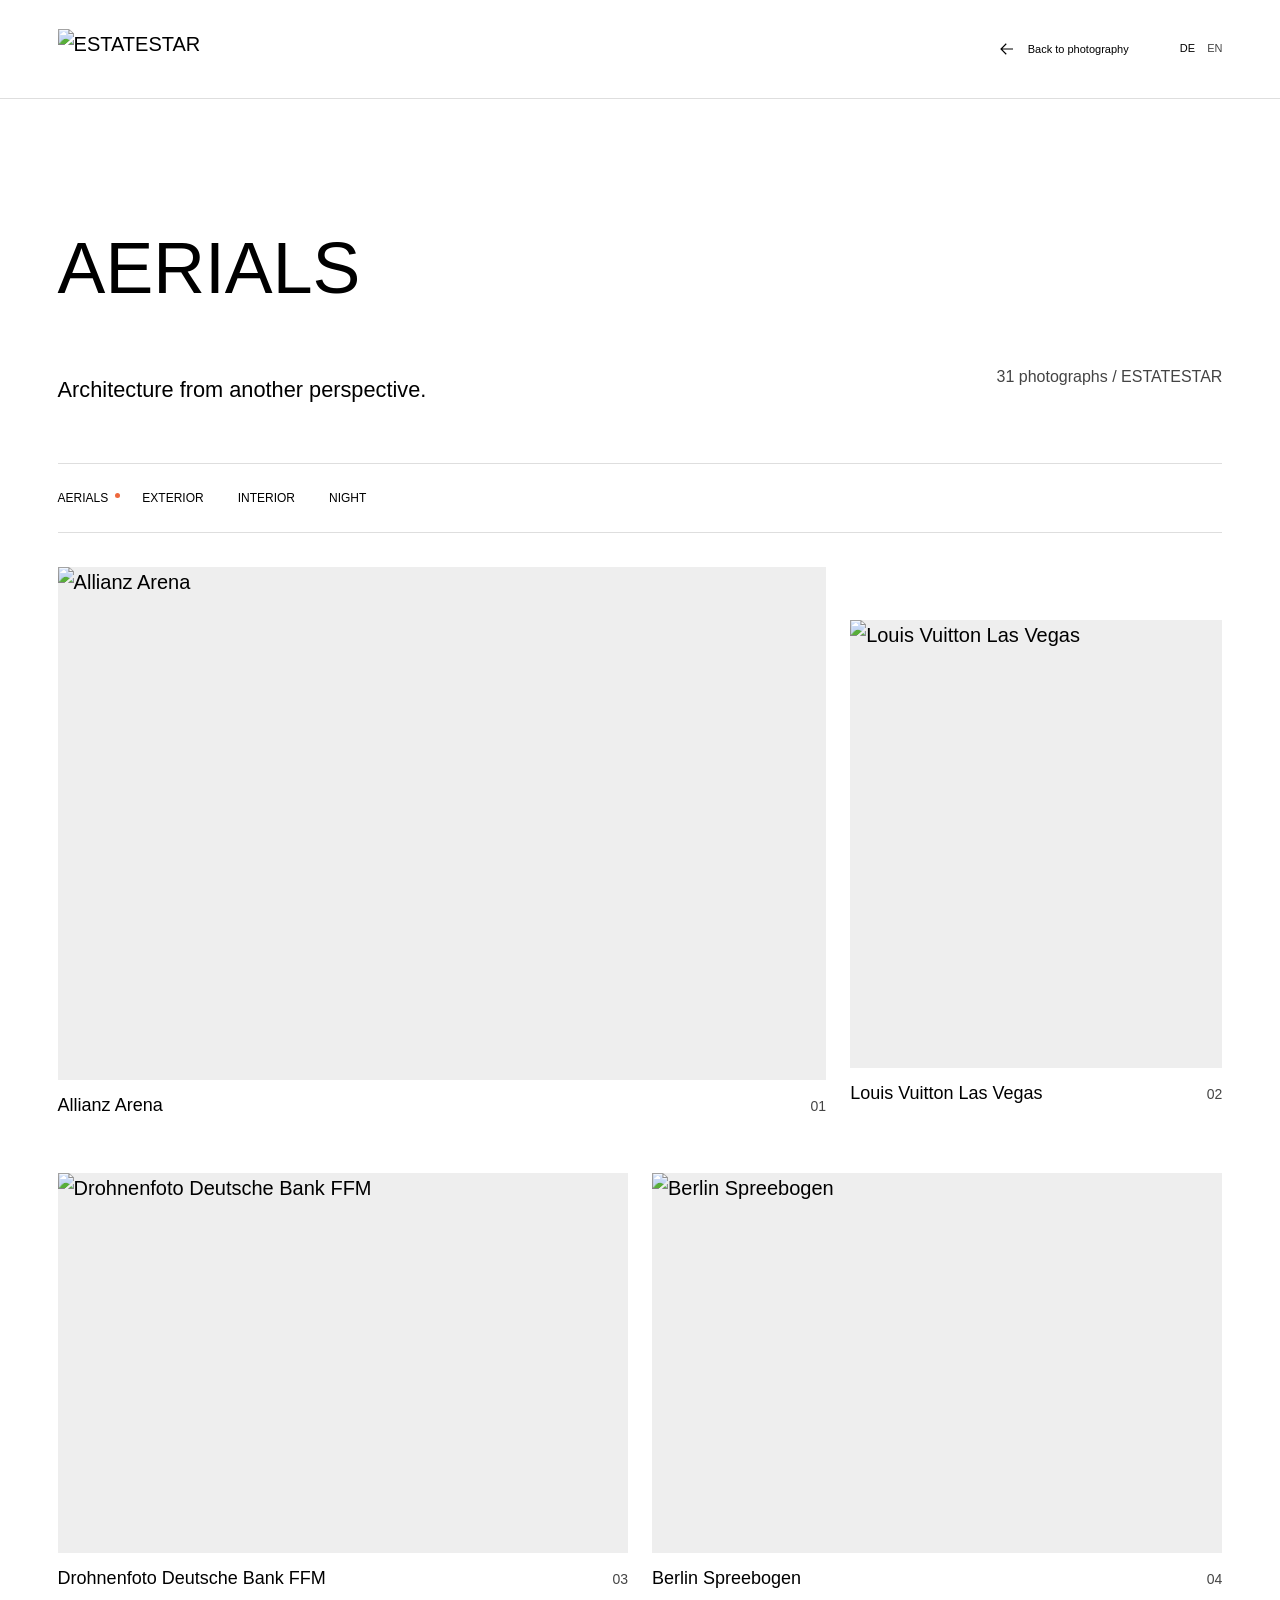
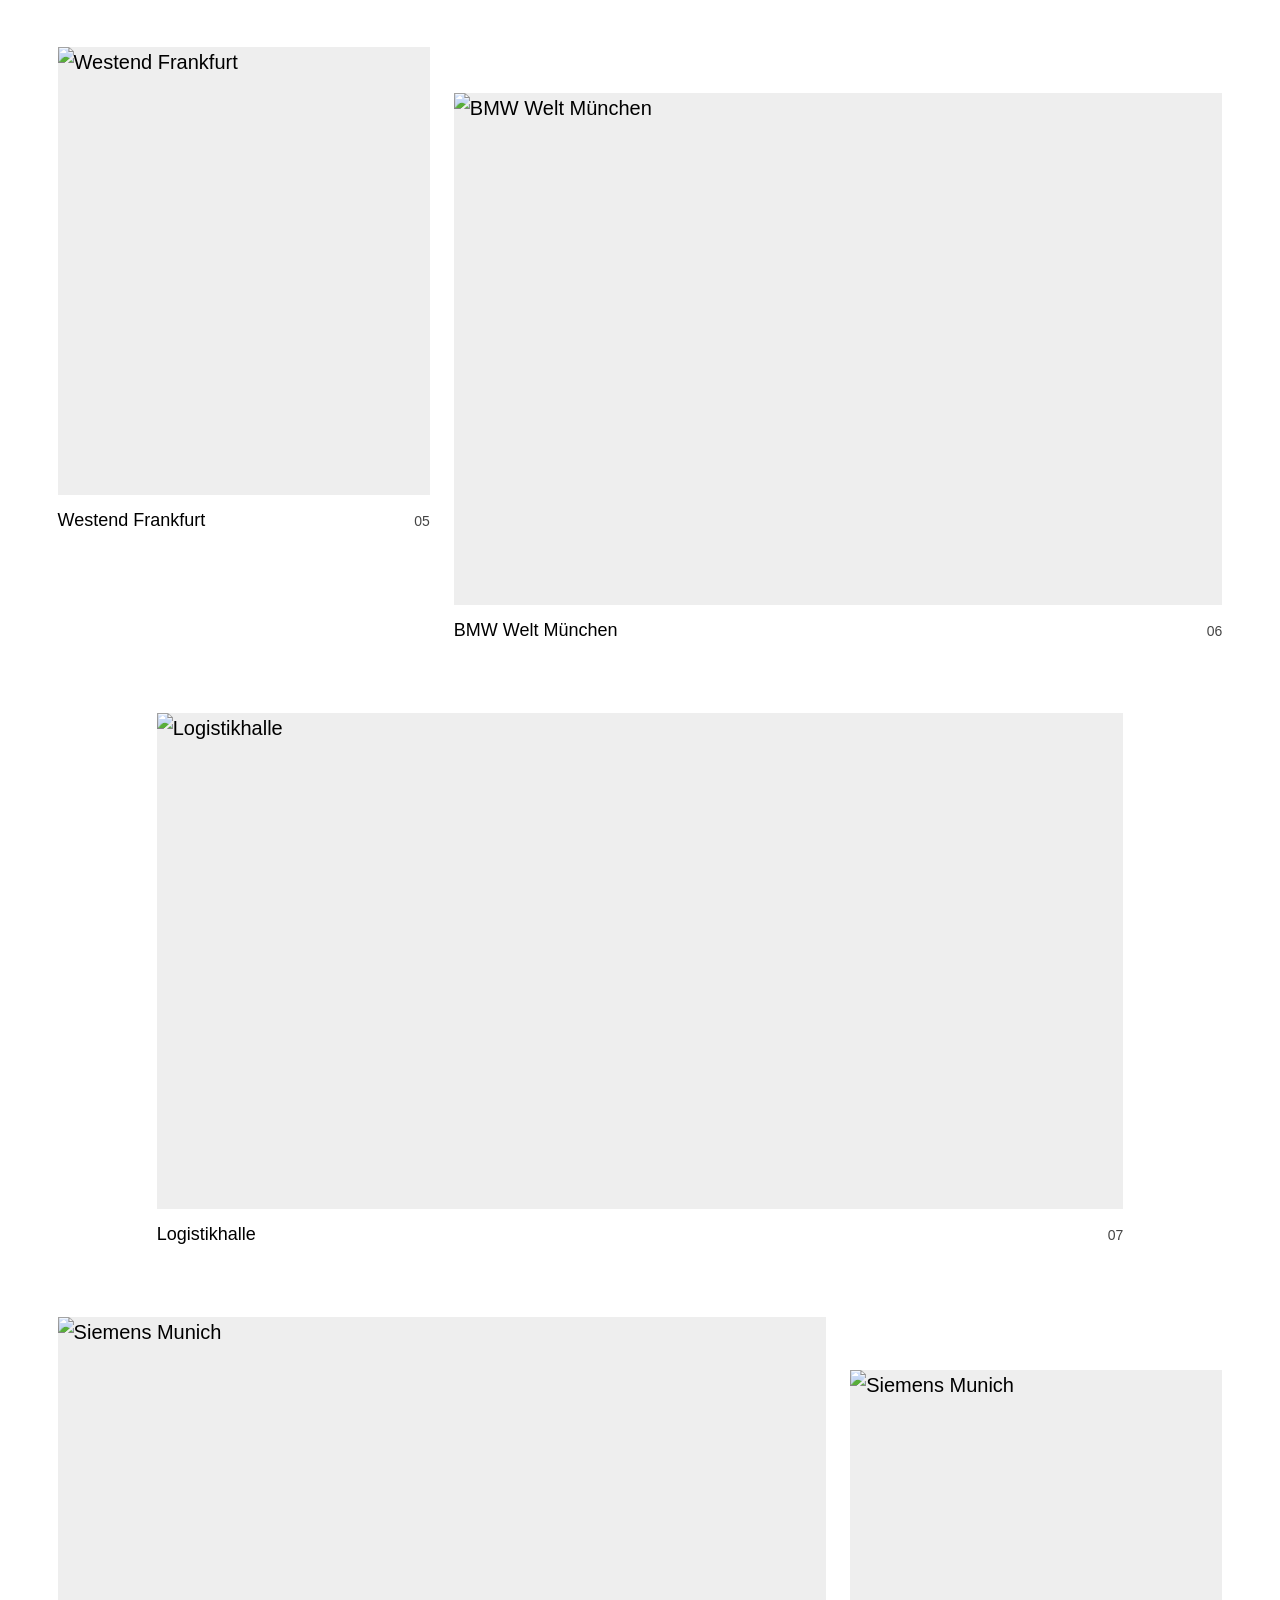
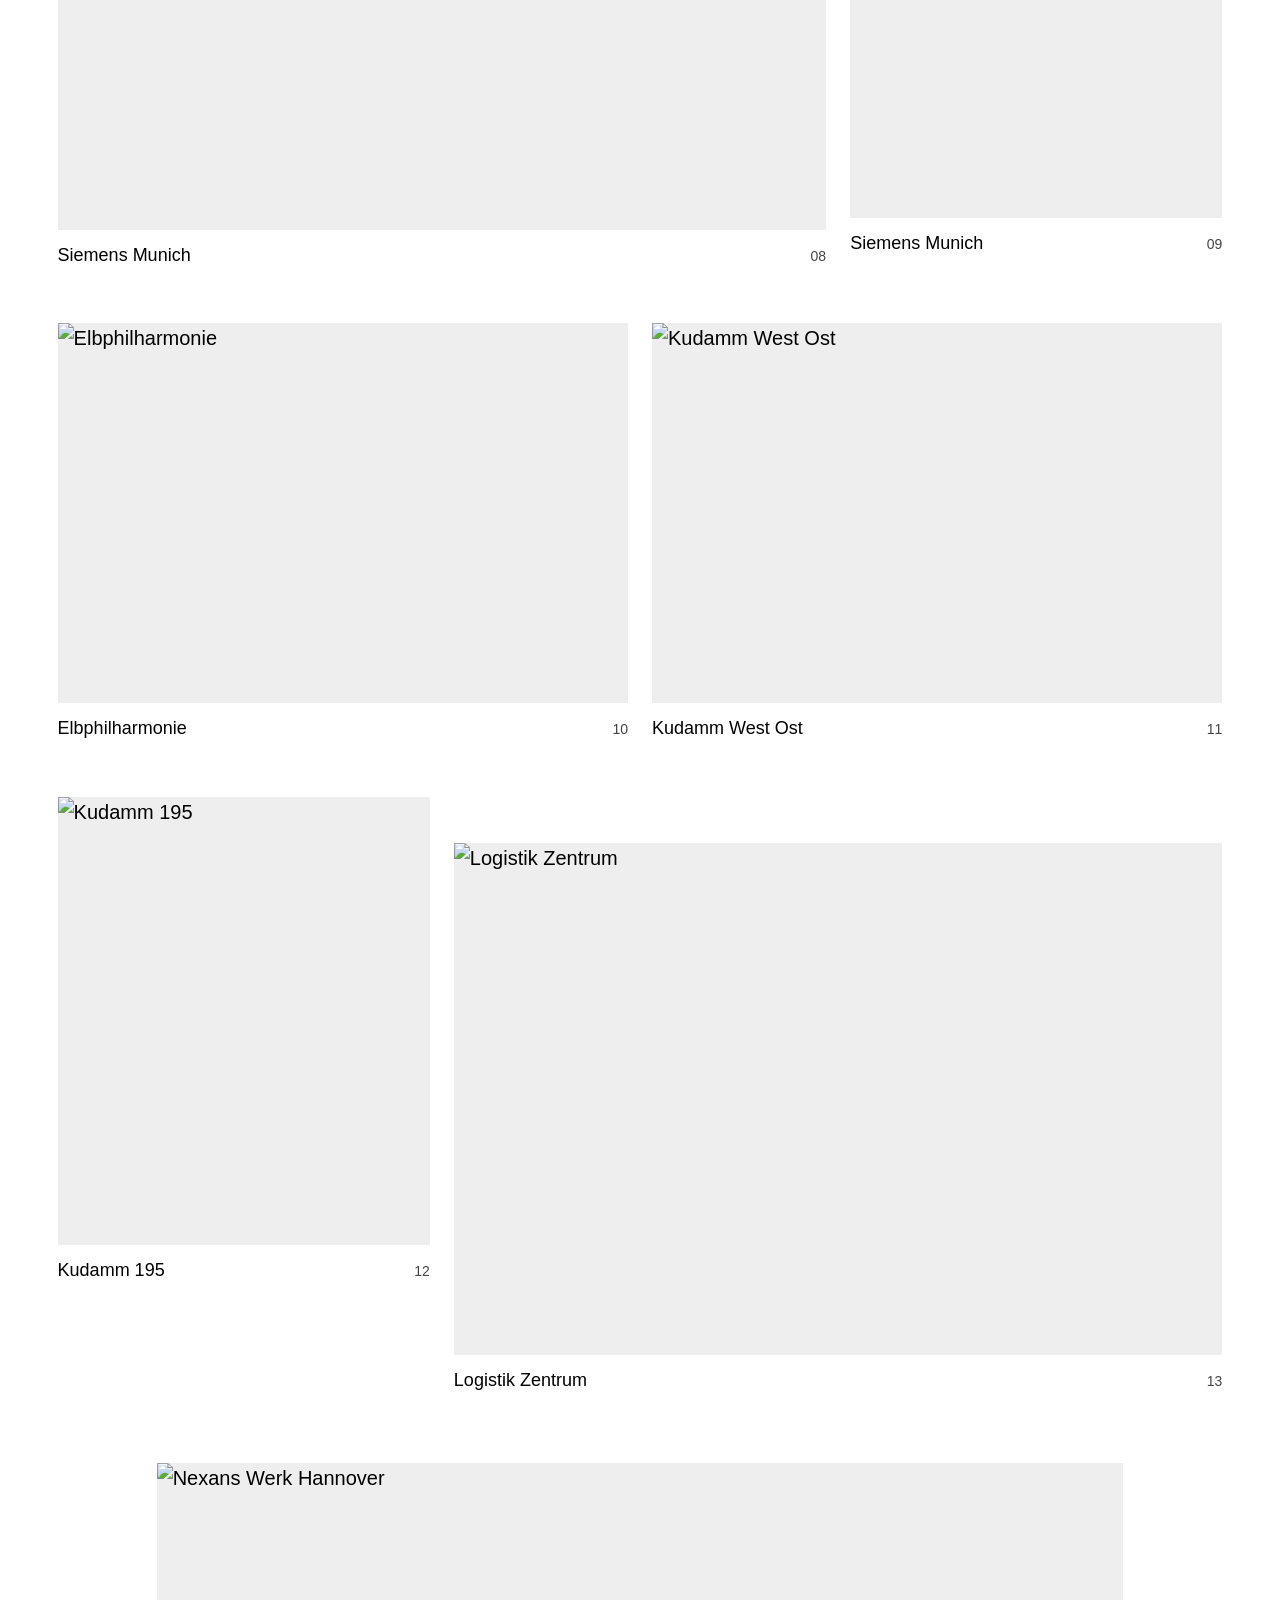
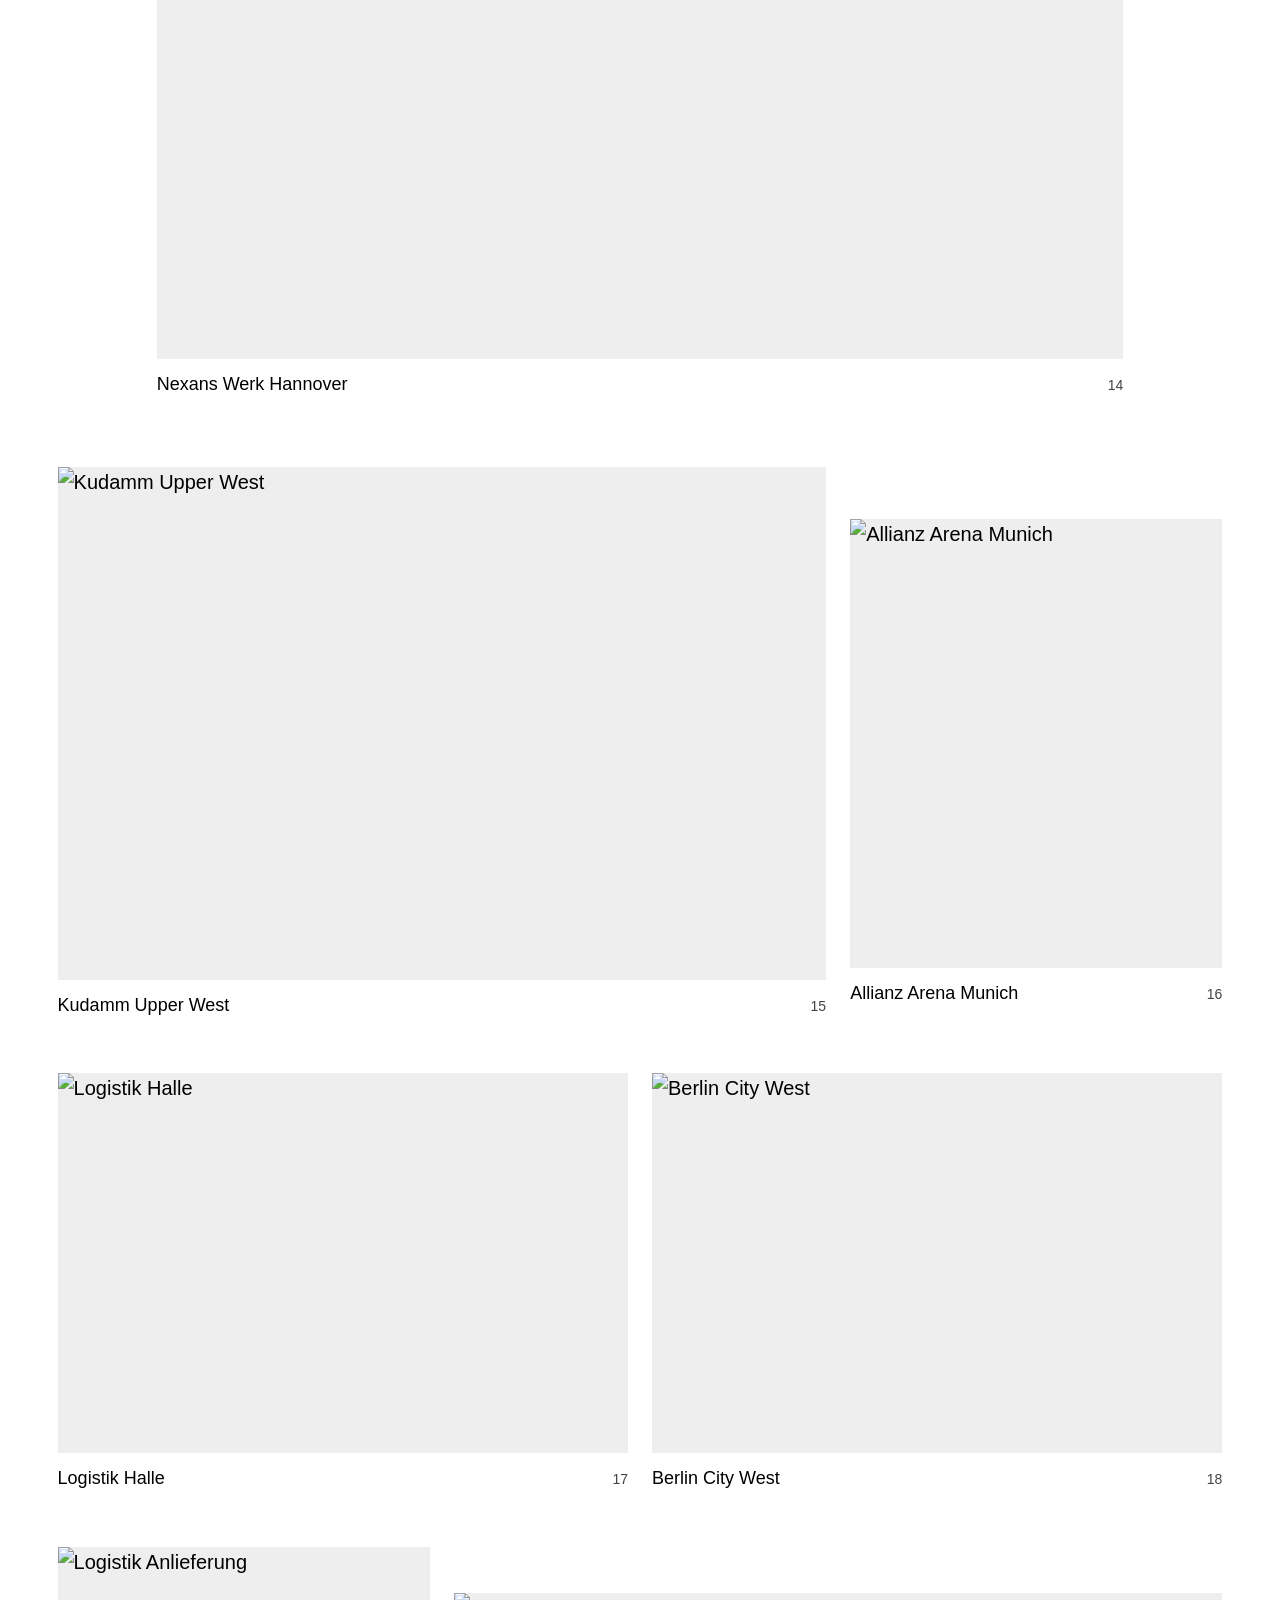
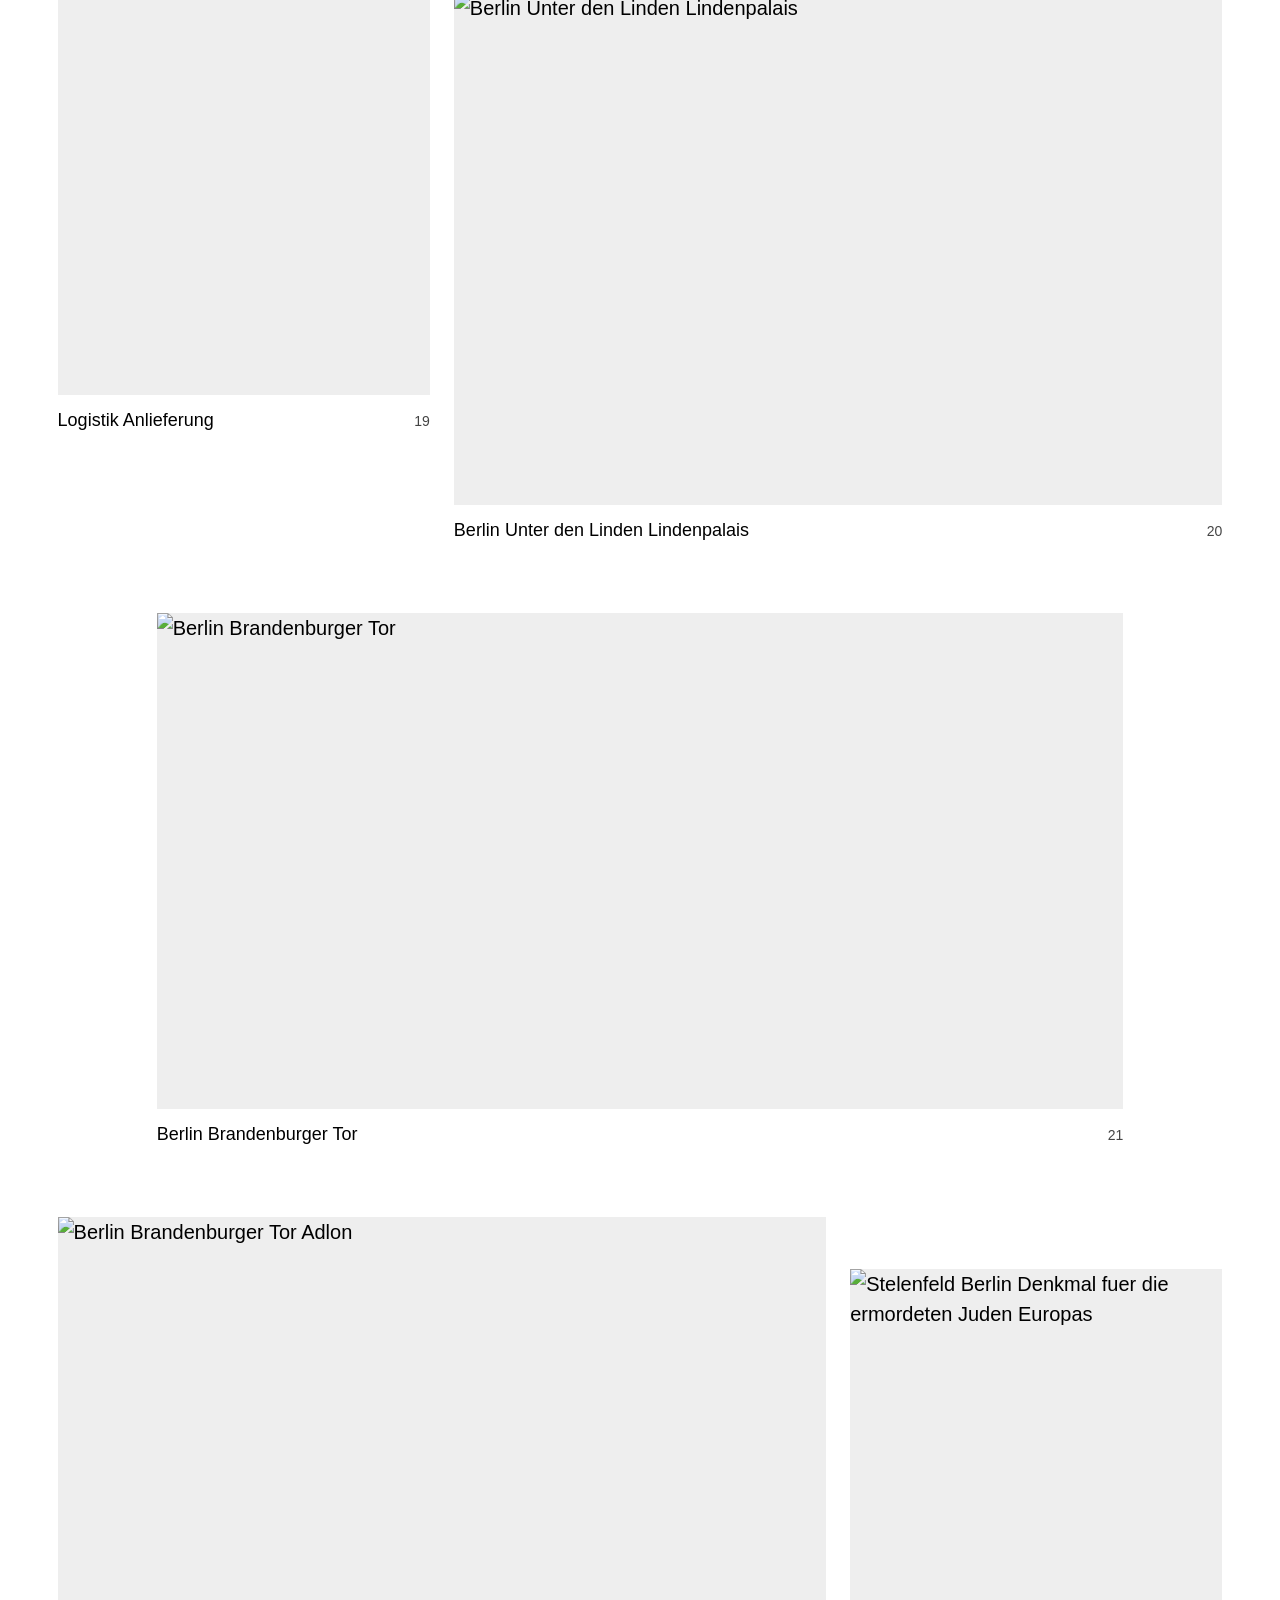
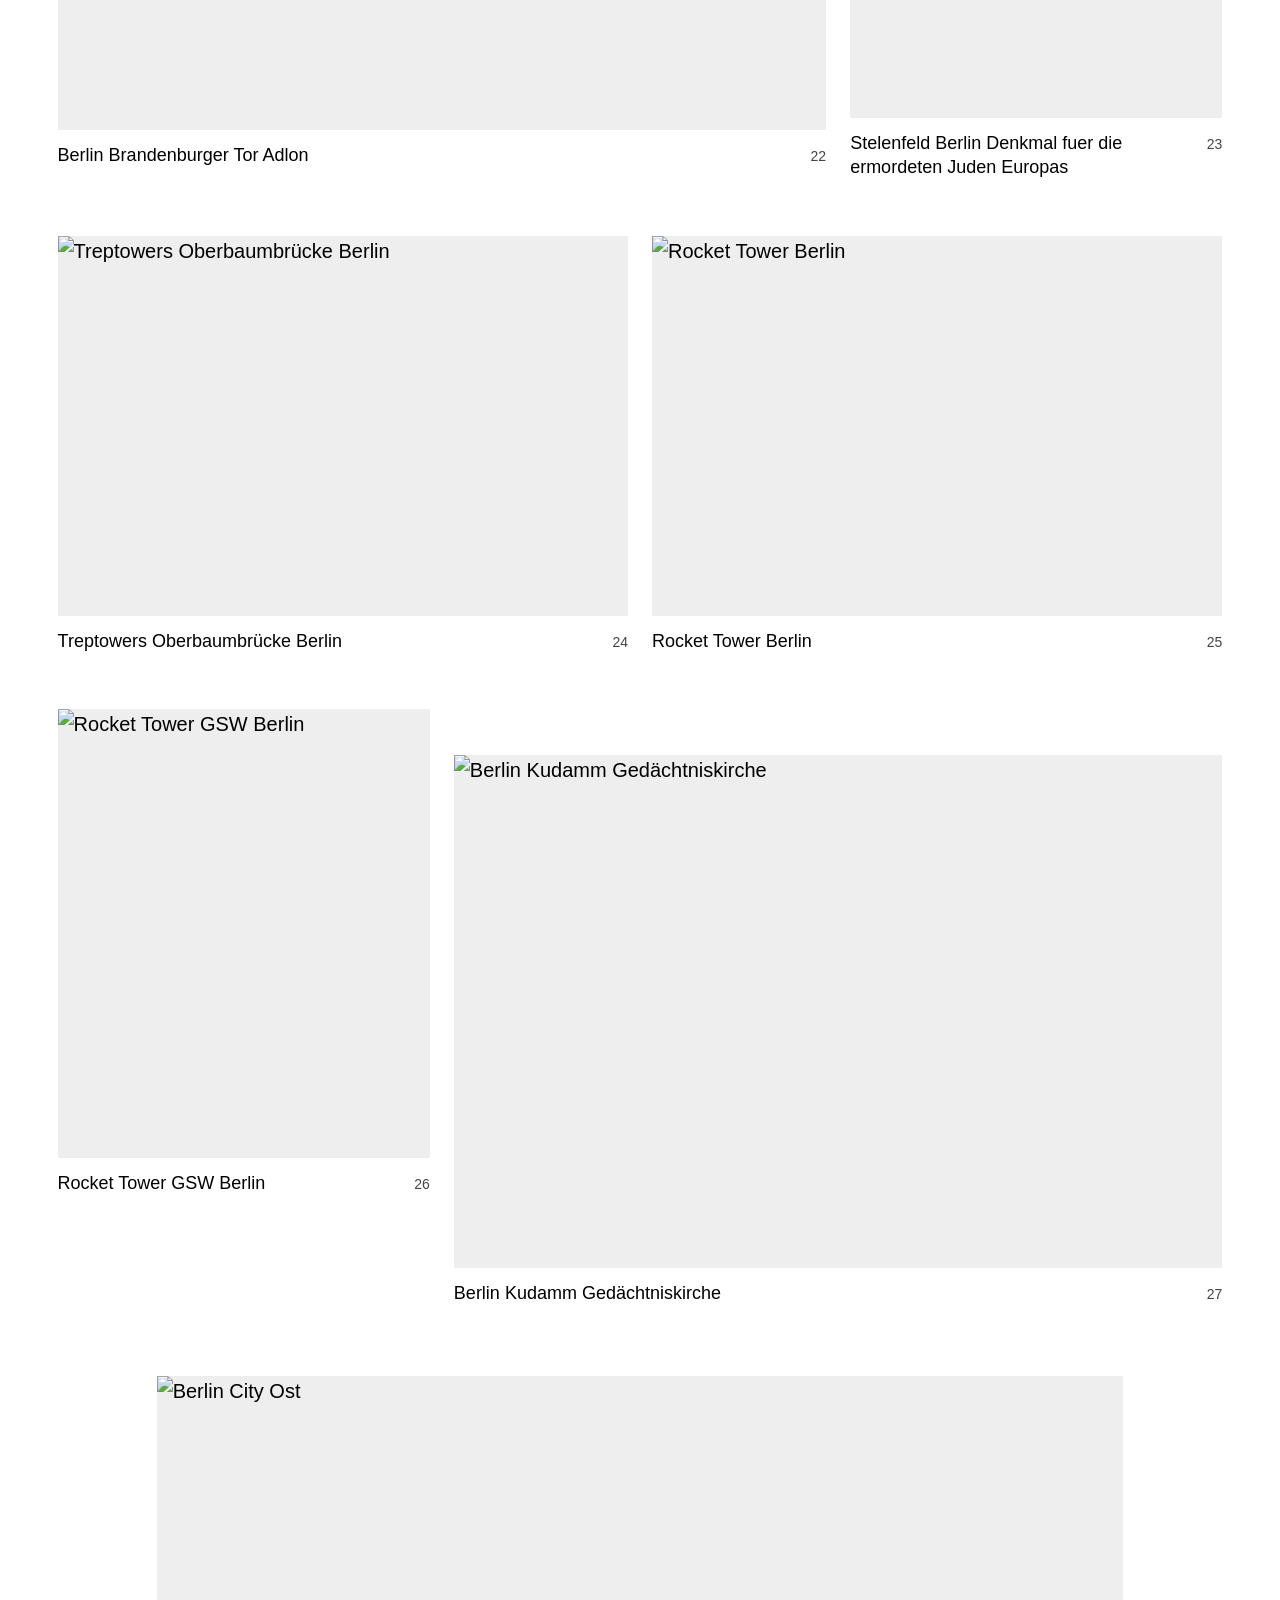
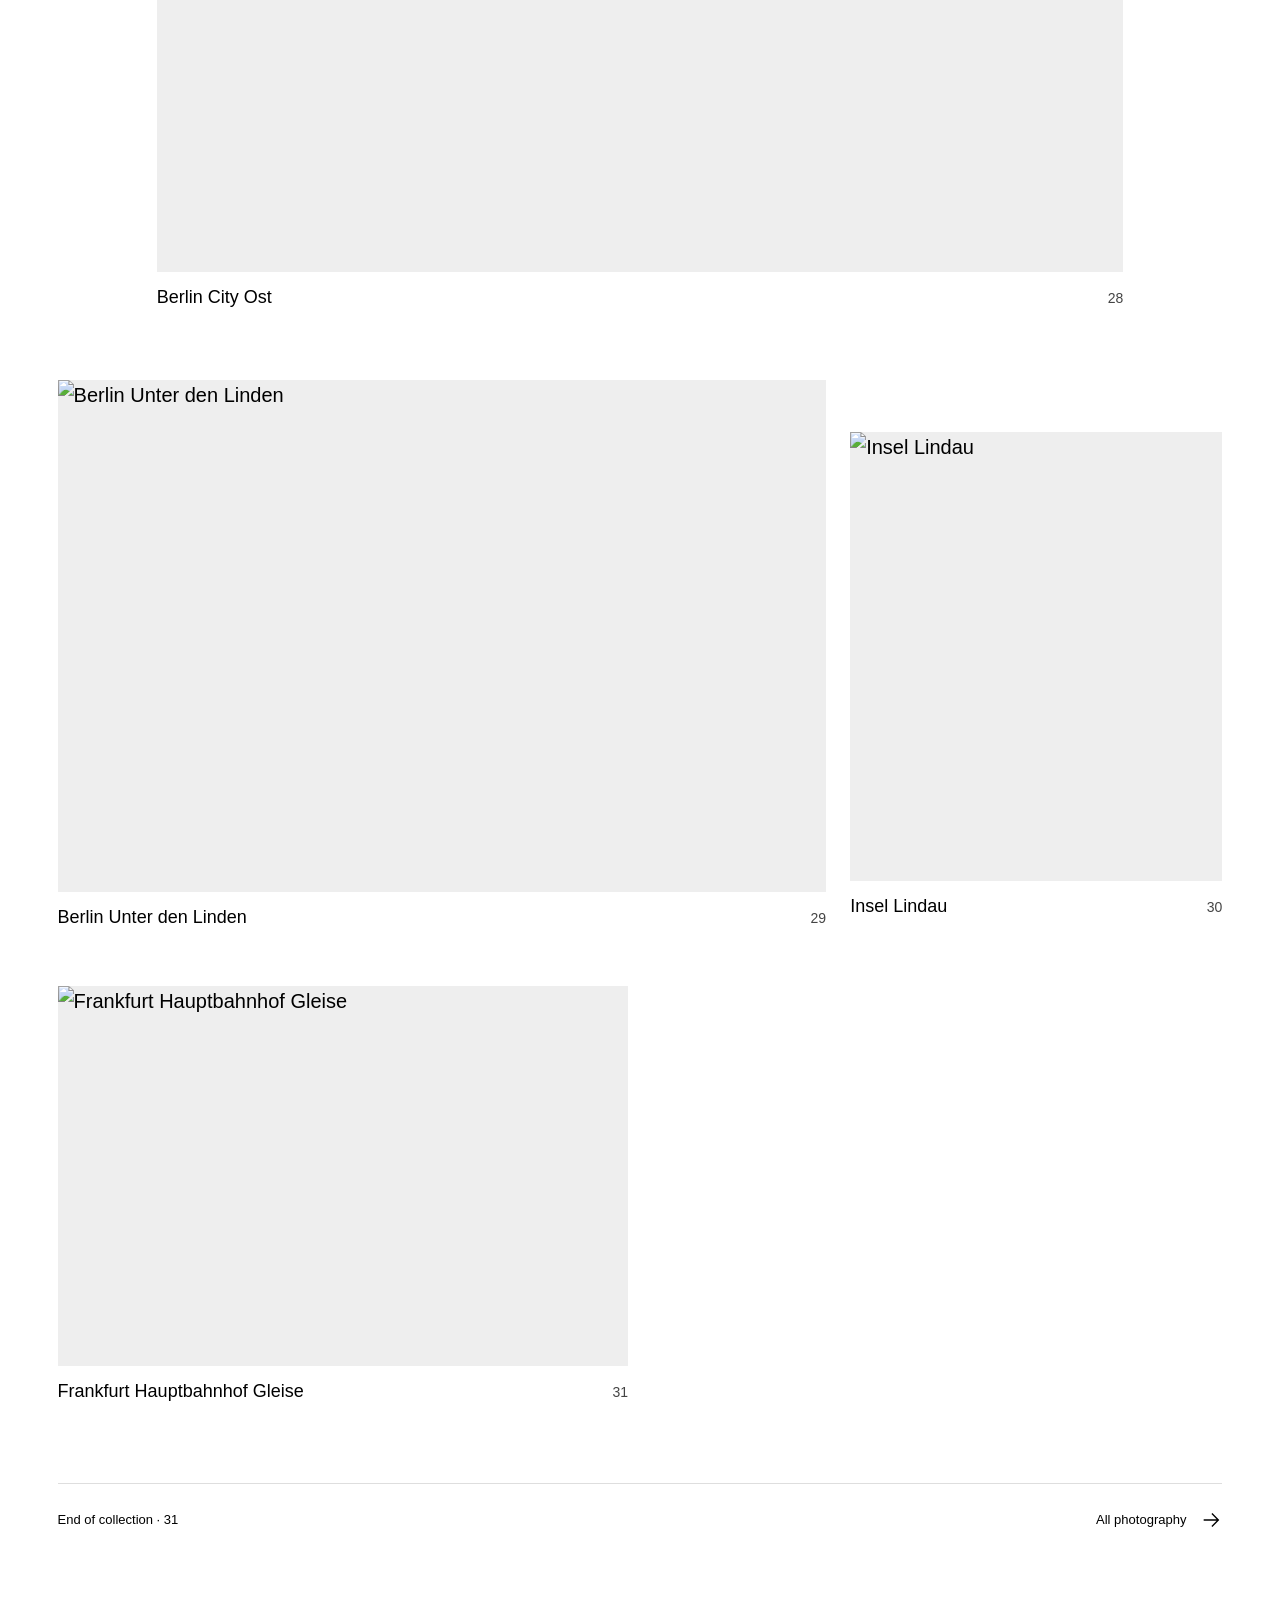
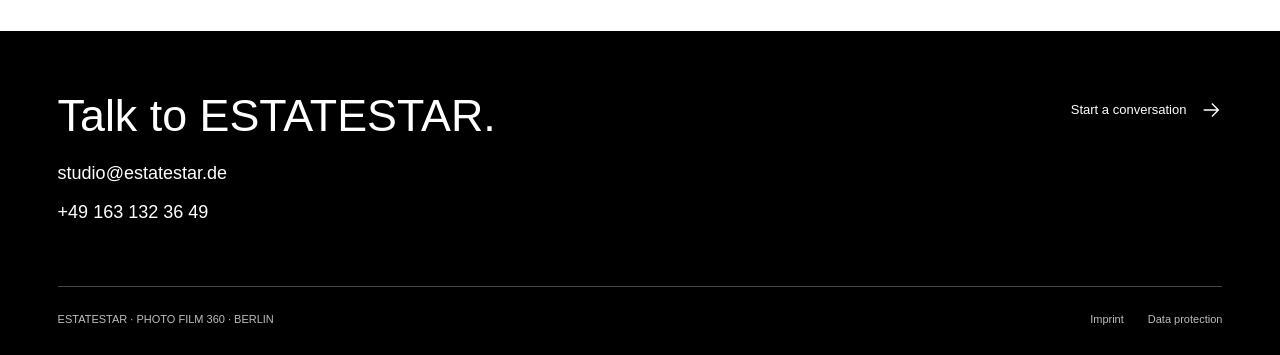
==== commit 77341d9d: "Restore ESTATESTAR identity and refine cinematic portfolio layouts" ====
--- a/aerials/index.html
+++ b/aerials/index.html
@@ -1,4 +1,4 @@
 <!doctype html>
-<html lang="en"><head><meta charset="utf-8"><meta name="viewport" content="width=device-width, initial-scale=1"><meta name="robots" content="noindex,nofollow"><meta name="theme-color" content="#f0eee8"><title>Aerials — ESTATESTAR</title><meta name="description" content="Architecture from another perspective."><link rel="icon" href="../favicon.svg" type="image/svg+xml"><link rel="stylesheet" href="../gallery.css"><script src="../gallery.js" defer></script></head><body><a class="skip-link" href="#main">Skip to content</a>
+<html lang="en"><head><meta charset="utf-8"><meta name="viewport" content="width=device-width, initial-scale=1"><meta name="robots" content="noindex,nofollow"><meta name="theme-color" content="#ffffff"><title>Aerials — ESTATESTAR</title><meta name="description" content="Architecture from another perspective."><link rel="icon" href="/estatestar-preview/wp-content/uploads/2022/12/cropped-Estatestar-logo-32x32.png" type="image/png" sizes="32x32"><link rel="icon" href="/estatestar-preview/wp-content/uploads/2022/12/cropped-Estatestar-logo-192x192.png" type="image/png" sizes="192x192"><link rel="apple-touch-icon" href="/estatestar-preview/wp-content/uploads/2022/12/cropped-Estatestar-logo-180x180.png"><link rel="stylesheet" href="../gallery.css"><script src="../gallery.js" defer></script></head><body><a class="skip-link" href="#main">Skip to content</a>
 <header class="site-header"><a class="brand" href="../en/" aria-label="ESTATESTAR — Home"><img src="/estatestar-preview/assets/Estatestar-final-logo-horizontal-schwarz22.webp" alt="ESTATESTAR" width="180" height="40"></a>
-<div class="header-tools"><a class="back-link" href="../en/#photo"><svg viewBox="0 0 24 24" aria-hidden="true"><path d="M20 12H4m7-7-7 7 7 7"/></svg><span>Back to photography</span></a><nav class="languages" aria-label="Language"><a href="../luftaufnahmen/" lang="de" hreflang="de" >DE</a><a href="../aerials/" lang="en" hreflang="en" aria-current="page">EN</a></nav></div></header><main id="main"><section class="page-intro" aria-labelledby="page-title"><div class="intro-top"><span class="status-dot"></span><span class="label">PHOTO / 01</span></div><h1 id="page-title">Aerials<span class="accent">.</span></h1><div class="intro-bottom"><p class="intro-description">Architecture from another perspective.</p><p class="image-count">31 photographs / ESTATESTAR</p></div></section><nav class="gallery-nav" aria-label="Photo collections"><a href="../aerials/" aria-current="page">Aerials</a><a href="../exterior/" >Exterior</a><a href="../interior/" >Interior</a><a href="../night/" >Night</a></nav><section class="gallery" aria-label="Aerials"><div class="gallery-grid"><figure class="photo-card" id="sec1"><button class="image-button" type="button" data-gallery-image="/estatestar-preview/assets/01-Helikopter-Luftbild-Allianz-Arena-Munich-Desktop-Architektur-Fotografie-Immobilie.webp" data-title="Allianz Arena" aria-haspopup="dialog" aria-controls="image-viewer" aria-label="View image: Allianz Arena"><img src="/estatestar-preview/assets/01-Helikopter-Luftbild-Allianz-Arena-Munich-Desktop-Architektur-Fotografie-Immobilie.webp" alt="Allianz Arena" width="1559" height="1139" loading="eager" decoding="async"><span class="view-image"><svg viewBox="0 0 24 24" aria-hidden="true"><path d="M12 5v14M5 12h14"/></svg></span></button><figcaption class="photo-caption"><span class="photo-title">Allianz Arena</span><span class="photo-number">01</span></figcaption></figure><figure class="photo-card" id="sec2"><button class="image-button" type="button" data-gallery-image="/estatestar-preview/assets/02-Drohnenfoto-Las-Vegas-Louis-Vuitton-Architektur-Fotografie-Immobilie-Desktop.webp" data-title="Louis Vuitton Las Vegas" aria-haspopup="dialog" aria-controls="image-viewer" aria-label="View image: Louis Vuitton Las Vegas"><img src="/estatestar-preview/assets/02-Drohnenfoto-Las-Vegas-Louis-Vuitton-Architektur-Fotografie-Immobilie-Desktop.webp" alt="Louis Vuitton Las Vegas" width="1193" height="892" loading="lazy" decoding="async"><span class="view-image"><svg viewBox="0 0 24 24" aria-hidden="true"><path d="M12 5v14M5 12h14"/></svg></span></button><figcaption class="photo-caption"><span class="photo-title">Louis Vuitton Las Vegas</span><span class="photo-number">02</span></figcaption></figure><figure class="photo-card" id="sec3"><button class="image-button" type="button" data-gallery-image="/estatestar-preview/assets/03-Drohnenfoto-Deutsche-Bank-Frankfurt-Architektur-Fotografie-Immobilie-Desktop.webp" data-title="Drohnenfoto Deutsche Bank FFM" aria-haspopup="dialog" aria-controls="image-viewer" aria-label="View image: Drohnenfoto Deutsche Bank FFM"><img src="/estatestar-preview/assets/03-Drohnenfoto-Deutsche-Bank-Frankfurt-Architektur-Fotografie-Immobilie-Desktop.webp" alt="Drohnenfoto Deutsche Bank FFM" width="1184" height="854" loading="lazy" decoding="async"><span class="view-image"><svg viewBox="0 0 24 24" aria-hidden="true"><path d="M12 5v14M5 12h14"/></svg></span></button><figcaption class="photo-caption"><span class="photo-title">Drohnenfoto Deutsche Bank FFM</span><span class="photo-number">03</span></figcaption></figure><figure class="photo-card" id="sec4"><button class="image-button" type="button" data-gallery-image="/estatestar-preview/assets/04-Luftbild-Berlin-Spreebogen-Regierungsviertel-Architektur-Fotografie-Immobilie-Desktop.webp" data-title="Berlin Spreebogen" aria-haspopup="dialog" aria-controls="image-viewer" aria-label="View image: Berlin Spreebogen"><img src="/estatestar-preview/assets/04-Luftbild-Berlin-Spreebogen-Regierungsviertel-Architektur-Fotografie-Immobilie-Desktop.webp" alt="Berlin Spreebogen" width="1104" height="737" loading="lazy" decoding="async"><span class="view-image"><svg viewBox="0 0 24 24" aria-hidden="true"><path d="M12 5v14M5 12h14"/></svg></span></button><figcaption class="photo-caption"><span class="photo-title">Berlin Spreebogen</span><span class="photo-number">04</span></figcaption></figure><figure class="photo-card" id="sec5"><button class="image-button" type="button" data-gallery-image="/estatestar-preview/assets/05-Nachtaufnahme-Westend1-Frankfurt-Architektur-Fotografie-Immobilie-Desktop.webp" data-title="Westend Frankfurt" aria-haspopup="dialog" aria-controls="image-viewer" aria-label="View image: Westend Frankfurt"><img src="/estatestar-preview/assets/05-Nachtaufnahme-Westend1-Frankfurt-Architektur-Fotografie-Immobilie-Desktop.webp" alt="Westend Frankfurt" width="1165" height="854" loading="lazy" decoding="async"><span class="view-image"><svg viewBox="0 0 24 24" aria-hidden="true"><path d="M12 5v14M5 12h14"/></svg></span></button><figcaption class="photo-caption"><span class="photo-title">Westend Frankfurt</span><span class="photo-number">05</span></figcaption></figure><figure class="photo-card" id="sec6"><button class="image-button" type="button" data-gallery-image="/estatestar-preview/assets/06-Luftbild-BMW-Welt-Munich-Architektur-Fotografie-Immobilie-Desktop.webp" data-title="BMW Welt München" aria-haspopup="dialog" aria-controls="image-viewer" aria-label="View image: BMW Welt München"><img src="/estatestar-preview/assets/06-Luftbild-BMW-Welt-Munich-Architektur-Fotografie-Immobilie-Desktop.webp" alt="BMW Welt München" width="1136" height="820" loading="lazy" decoding="async"><span class="view-image"><svg viewBox="0 0 24 24" aria-hidden="true"><path d="M12 5v14M5 12h14"/></svg></span></button><figcaption class="photo-caption"><span class="photo-title">BMW Welt München</span><span class="photo-number">06</span></figcaption></figure><figure class="photo-card" id="sec7"><button class="image-button" type="button" data-gallery-image="/estatestar-preview/assets/07-Drohnenfoto-Logistikhalle-Architektur-Fotografie-Immobilie-Desktop.webp" data-title="Logistikhalle" aria-haspopup="dialog" aria-controls="image-viewer" aria-label="View image: Logistikhalle"><img src="/estatestar-preview/assets/07-Drohnenfoto-Logistikhalle-Architektur-Fotografie-Immobilie-Desktop.webp" alt="Logistikhalle" width="1368" height="912" loading="lazy" decoding="async"><span class="view-image"><svg viewBox="0 0 24 24" aria-hidden="true"><path d="M12 5v14M5 12h14"/></svg></span></button><figcaption class="photo-caption"><span class="photo-title">Logistikhalle</span><span class="photo-number">07</span></figcaption></figure><figure class="photo-card" id="sec8"><button class="image-button" type="button" data-gallery-image="/estatestar-preview/assets/08-Drohnenfoto-Siemens-Munich-Architektur-Fotografie-Immobilie-Desktop.webp" data-title="Siemens Munich" aria-haspopup="dialog" aria-controls="image-viewer" aria-label="View image: Siemens Munich"><img src="/estatestar-preview/assets/08-Drohnenfoto-Siemens-Munich-Architektur-Fotografie-Immobilie-Desktop.webp" alt="Siemens Munich" width="1368" height="912" loading="lazy" decoding="async"><span class="view-image"><svg viewBox="0 0 24 24" aria-hidden="true"><path d="M12 5v14M5 12h14"/></svg></span></button><figcaption class="photo-caption"><span class="photo-title">Siemens Munich</span><span class="photo-number">08</span></figcaption></figure><figure class="photo-card" id="sec9"><button class="image-button" type="button" data-gallery-image="/estatestar-preview/assets/09-Drohnenfoto-Siemens-Munich-Architektur-Fotografie-Immobilie-Desktop.webp" data-title="Siemens Munich" aria-haspopup="dialog" aria-controls="image-viewer" aria-label="View image: Siemens Munich"><img src="/estatestar-preview/assets/09-Drohnenfoto-Siemens-Munich-Architektur-Fotografie-Immobilie-Desktop.webp" alt="Siemens Munich" width="1395" height="858" loading="lazy" decoding="async"><span class="view-image"><svg viewBox="0 0 24 24" aria-hidden="true"><path d="M12 5v14M5 12h14"/></svg></span></button><figcaption class="photo-caption"><span class="photo-title">Siemens Munich</span><span class="photo-number">09</span></figcaption></figure><figure class="photo-card" id="sec10"><button class="image-button" type="button" data-gallery-image="/estatestar-preview/assets/10-Luftbild-Elbphilharmonie-Architektur-Fotografie-Immobilie-Hamburg-Desktop.webp" data-title="Elbphilharmonie" aria-haspopup="dialog" aria-controls="image-viewer" aria-label="View image: Elbphilharmonie"><img src="/estatestar-preview/assets/10-Luftbild-Elbphilharmonie-Architektur-Fotografie-Immobilie-Hamburg-Desktop.webp" alt="Elbphilharmonie" width="1332" height="949" loading="lazy" decoding="async"><span class="view-image"><svg viewBox="0 0 24 24" aria-hidden="true"><path d="M12 5v14M5 12h14"/></svg></span></button><figcaption class="photo-caption"><span class="photo-title">Elbphilharmonie</span><span class="photo-number">10</span></figcaption></figure><figure class="photo-card" id="sec11"><button class="image-button" type="button" data-gallery-image="/estatestar-preview/assets/11-Helikopter-Luftbild-Kudamm-West-Ost-Architektur-Fotografie-Immobilie-Desktop.webp" data-title="Kudamm West Ost" aria-haspopup="dialog" aria-controls="image-viewer" aria-label="View image: Kudamm West Ost"><img src="/estatestar-preview/assets/11-Helikopter-Luftbild-Kudamm-West-Ost-Architektur-Fotografie-Immobilie-Desktop.webp" alt="Kudamm West Ost" width="1286" height="854" loading="lazy" decoding="async"><span class="view-image"><svg viewBox="0 0 24 24" aria-hidden="true"><path d="M12 5v14M5 12h14"/></svg></span></button><figcaption class="photo-caption"><span class="photo-title">Kudamm West Ost</span><span class="photo-number">11</span></figcaption></figure><figure class="photo-card" id="sec12"><button class="image-button" type="button" data-gallery-image="/estatestar-preview/assets/12-Luftbild-Kudamm-195-Architektur-Fotografie-Immobilie-Desktop.webp" data-title="Kudamm 195" aria-haspopup="dialog" aria-controls="image-viewer" aria-label="View image: Kudamm 195"><img src="/estatestar-preview/assets/12-Luftbild-Kudamm-195-Architektur-Fotografie-Immobilie-Desktop.webp" alt="Kudamm 195" width="1286" height="854" loading="lazy" decoding="async"><span class="view-image"><svg viewBox="0 0 24 24" aria-hidden="true"><path d="M12 5v14M5 12h14"/></svg></span></button><figcaption class="photo-caption"><span class="photo-title">Kudamm 195</span><span class="photo-number">12</span></figcaption></figure><figure class="photo-card" id="sec13"><button class="image-button" type="button" data-gallery-image="/estatestar-preview/assets/13-Drohnenfoto-Logistik-Zentrum-Architektur-Fotografie-Immobilie-Desktop.webp" data-title="Logistik Zentrum" aria-haspopup="dialog" aria-controls="image-viewer" aria-label="View image: Logistik Zentrum"><img src="/estatestar-preview/assets/13-Drohnenfoto-Logistik-Zentrum-Architektur-Fotografie-Immobilie-Desktop.webp" alt="Logistik Zentrum" width="1368" height="912" loading="lazy" decoding="async"><span class="view-image"><svg viewBox="0 0 24 24" aria-hidden="true"><path d="M12 5v14M5 12h14"/></svg></span></button><figcaption class="photo-caption"><span class="photo-title">Logistik Zentrum</span><span class="photo-number">13</span></figcaption></figure><figure class="photo-card" id="sec14"><button class="image-button" type="button" data-gallery-image="/estatestar-preview/assets/14-Drohnenfoto-Nexans-Werk-Hannover-Architektur-Fotografie-Immobilie-Desktop.webp" data-title="Nexans Werk Hannover" aria-haspopup="dialog" aria-controls="image-viewer" aria-label="View image: Nexans Werk Hannover"><img src="/estatestar-preview/assets/14-Drohnenfoto-Nexans-Werk-Hannover-Architektur-Fotografie-Immobilie-Desktop.webp" alt="Nexans Werk Hannover" width="1542" height="949" loading="lazy" decoding="async"><span class="view-image"><svg viewBox="0 0 24 24" aria-hidden="true"><path d="M12 5v14M5 12h14"/></svg></span></button><figcaption class="photo-caption"><span class="photo-title">Nexans Werk Hannover</span><span class="photo-number">14</span></figcaption></figure><figure class="photo-card" id="sec15"><button class="image-button" type="button" data-gallery-image="/estatestar-preview/assets/15-Helikopter-Luftbild-Kudamm-Upper-West-Architektur-Fotografie-Immobilie-Desktop.webp" data-title="Kudamm Upper West" aria-haspopup="dialog" aria-controls="image-viewer" aria-label="View image: Kudamm Upper West"><img src="/estatestar-preview/assets/15-Helikopter-Luftbild-Kudamm-Upper-West-Architektur-Fotografie-Immobilie-Desktop.webp" alt="Kudamm Upper West" width="1472" height="982" loading="lazy" decoding="async"><span class="view-image"><svg viewBox="0 0 24 24" aria-hidden="true"><path d="M12 5v14M5 12h14"/></svg></span></button><figcaption class="photo-caption"><span class="photo-title">Kudamm Upper West</span><span class="photo-number">15</span></figcaption></figure><figure class="photo-card" id="sec16"><button class="image-button" type="button" data-gallery-image="/estatestar-preview/assets/16-Luftbild-Allianz-Arena-Munich-Architektur-Fotografie-Immobilie-Desktop.webp" data-title="Allianz Arena Munich" aria-haspopup="dialog" aria-controls="image-viewer" aria-label="View image: Allianz Arena Munich"><img src="/estatestar-preview/assets/16-Luftbild-Allianz-Arena-Munich-Architektur-Fotografie-Immobilie-Desktop.webp" alt="Allianz Arena Munich" width="1024" height="768" loading="lazy" decoding="async"><span class="view-image"><svg viewBox="0 0 24 24" aria-hidden="true"><path d="M12 5v14M5 12h14"/></svg></span></button><figcaption class="photo-caption"><span class="photo-title">Allianz Arena Munich</span><span class="photo-number">16</span></figcaption></figure><figure class="photo-card" id="sec17"><button class="image-button" type="button" data-gallery-image="/estatestar-preview/assets/17-Drohnenfoto-Logistik-Halle-Architektur-Fotografie-Immobilie-Desktop.webp" data-title="Logistik Halle" aria-haspopup="dialog" aria-controls="image-viewer" aria-label="View image: Logistik Halle"><img src="/estatestar-preview/assets/17-Drohnenfoto-Logistik-Halle-Architektur-Fotografie-Immobilie-Desktop.webp" alt="Logistik Halle" width="1368" height="912" loading="lazy" decoding="async"><span class="view-image"><svg viewBox="0 0 24 24" aria-hidden="true"><path d="M12 5v14M5 12h14"/></svg></span></button><figcaption class="photo-caption"><span class="photo-title">Logistik Halle</span><span class="photo-number">17</span></figcaption></figure><figure class="photo-card" id="sec18"><button class="image-button" type="button" data-gallery-image="/estatestar-preview/assets/18-Helikopter-Luftbild-Berlin-City-West-Architektur-Fotografie-Immobilie-Desktop.webp" data-title="Berlin City West" aria-haspopup="dialog" aria-controls="image-viewer" aria-label="View image: Berlin City West"><img src="/estatestar-preview/assets/18-Helikopter-Luftbild-Berlin-City-West-Architektur-Fotografie-Immobilie-Desktop.webp" alt="Berlin City West" width="1024" height="681" loading="lazy" decoding="async"><span class="view-image"><svg viewBox="0 0 24 24" aria-hidden="true"><path d="M12 5v14M5 12h14"/></svg></span></button><figcaption class="photo-caption"><span class="photo-title">Berlin City West</span><span class="photo-number">18</span></figcaption></figure><figure class="photo-card" id="sec19"><button class="image-button" type="button" data-gallery-image="/estatestar-preview/assets/19-Drohnenfoto-Logistik-Anlieferung-Architektur-Fotografie-Immobilie-Desktop.webp" data-title="Logistik Anlieferung" aria-haspopup="dialog" aria-controls="image-viewer" aria-label="View image: Logistik Anlieferung"><img src="/estatestar-preview/assets/19-Drohnenfoto-Logistik-Anlieferung-Architektur-Fotografie-Immobilie-Desktop.webp" alt="Logistik Anlieferung" width="1368" height="912" loading="lazy" decoding="async"><span class="view-image"><svg viewBox="0 0 24 24" aria-hidden="true"><path d="M12 5v14M5 12h14"/></svg></span></button><figcaption class="photo-caption"><span class="photo-title">Logistik Anlieferung</span><span class="photo-number">19</span></figcaption></figure><figure class="photo-card" id="sec20"><button class="image-button" type="button" data-gallery-image="/estatestar-preview/assets/20-Luftbild-Berlin-Unter-den-Linden-Lindenpalais-Architektur-Fotografie-Immobilie-Desktop.webp" data-title="Berlin Unter den Linden Lindenpalais" aria-haspopup="dialog" aria-controls="image-viewer" aria-label="View image: Berlin Unter den Linden Lindenpalais"><img src="/estatestar-preview/assets/20-Luftbild-Berlin-Unter-den-Linden-Lindenpalais-Architektur-Fotografie-Immobilie-Desktop.webp" alt="Berlin Unter den Linden Lindenpalais" width="1423" height="945" loading="lazy" decoding="async"><span class="view-image"><svg viewBox="0 0 24 24" aria-hidden="true"><path d="M12 5v14M5 12h14"/></svg></span></button><figcaption class="photo-caption"><span class="photo-title">Berlin Unter den Linden Lindenpalais</span><span class="photo-number">20</span></figcaption></figure><figure class="photo-card" id="sec21"><button class="image-button" type="button" data-gallery-image="/estatestar-preview/assets/21-Luftbild-Berlin-Brandenburger-Tor-Architektur-Fotografie-Immobilie-Desktop.webp" data-title="Berlin Brandenburger Tor" aria-haspopup="dialog" aria-controls="image-viewer" aria-label="View image: Berlin Brandenburger Tor"><img src="/estatestar-preview/assets/21-Luftbild-Berlin-Brandenburger-Tor-Architektur-Fotografie-Immobilie-Desktop.webp" alt="Berlin Brandenburger Tor" width="1490" height="920" loading="lazy" decoding="async"><span class="view-image"><svg viewBox="0 0 24 24" aria-hidden="true"><path d="M12 5v14M5 12h14"/></svg></span></button><figcaption class="photo-caption"><span class="photo-title">Berlin Brandenburger Tor</span><span class="photo-number">21</span></figcaption></figure><figure class="photo-card" id="sec22"><button class="image-button" type="button" data-gallery-image="/estatestar-preview/assets/22-Luftbild-Berlin-Brandenburger-Tor-Adlon-Architektur-Fotografie-Immobilie-Desktop.webp" data-title="Berlin Brandenburger Tor Adlon" aria-haspopup="dialog" aria-controls="image-viewer" aria-label="View image: Berlin Brandenburger Tor Adlon"><img src="/estatestar-preview/assets/22-Luftbild-Berlin-Brandenburger-Tor-Adlon-Architektur-Fotografie-Immobilie-Desktop.webp" alt="Berlin Brandenburger Tor Adlon" width="1277" height="850" loading="lazy" decoding="async"><span class="view-image"><svg viewBox="0 0 24 24" aria-hidden="true"><path d="M12 5v14M5 12h14"/></svg></span></button><figcaption class="photo-caption"><span class="photo-title">Berlin Brandenburger Tor Adlon</span><span class="photo-number">22</span></figcaption></figure><figure class="photo-card" id="sec23"><button class="image-button" type="button" data-gallery-image="/estatestar-preview/assets/23-Luftbild-Stelenfeld-Berlin-Denkmal-fuer-die-ermordeten-Juden-Europas-Architektur-Fotografie-Immobilie-Desktop.webp" data-title="Stelenfeld Berlin Denkmal fuer die ermordeten Juden Europas" aria-haspopup="dialog" aria-controls="image-viewer" aria-label="View image: Stelenfeld Berlin Denkmal fuer die ermordeten Juden Europas"><img src="/estatestar-preview/assets/23-Luftbild-Stelenfeld-Berlin-Denkmal-fuer-die-ermordeten-Juden-Europas-Architektur-Fotografie-Immobilie-Desktop.webp" alt="Stelenfeld Berlin Denkmal fuer die ermordeten Juden Europas" width="1277" height="850" loading="lazy" decoding="async"><span class="view-image"><svg viewBox="0 0 24 24" aria-hidden="true"><path d="M12 5v14M5 12h14"/></svg></span></button><figcaption class="photo-caption"><span class="photo-title">Stelenfeld Berlin Denkmal fuer die ermordeten Juden Europas</span><span class="photo-number">23</span></figcaption></figure><figure class="photo-card is-portrait" id="sec24"><button class="image-button" type="button" data-gallery-image="/estatestar-preview/assets/24-Luftbild-Treptowers-Oberbaumbruecke-Berlin-Architektur-Fotografie-Immobilie-Desktop.webp" data-title="Treptowers Oberbaumbrücke Berlin" aria-haspopup="dialog" aria-controls="image-viewer" aria-label="View image: Treptowers Oberbaumbrücke Berlin"><img src="/estatestar-preview/assets/24-Luftbild-Treptowers-Oberbaumbruecke-Berlin-Architektur-Fotografie-Immobilie-Desktop.webp" alt="Treptowers Oberbaumbrücke Berlin" width="1407" height="2111" loading="lazy" decoding="async"><span class="view-image"><svg viewBox="0 0 24 24" aria-hidden="true"><path d="M12 5v14M5 12h14"/></svg></span></button><figcaption class="photo-caption"><span class="photo-title">Treptowers Oberbaumbrücke Berlin</span><span class="photo-number">24</span></figcaption></figure><figure class="photo-card is-portrait" id="sec25"><button class="image-button" type="button" data-gallery-image="/estatestar-preview/assets/25-Drohnenfoto-Rocket-Tower-Berlin-Architektur-Fotografie-Immobilie-Desktop.webp" data-title="Rocket Tower Berlin" aria-haspopup="dialog" aria-controls="image-viewer" aria-label="View image: Rocket Tower Berlin"><img src="/estatestar-preview/assets/25-Drohnenfoto-Rocket-Tower-Berlin-Architektur-Fotografie-Immobilie-Desktop.webp" alt="Rocket Tower Berlin" width="1316" height="1945" loading="lazy" decoding="async"><span class="view-image"><svg viewBox="0 0 24 24" aria-hidden="true"><path d="M12 5v14M5 12h14"/></svg></span></button><figcaption class="photo-caption"><span class="photo-title">Rocket Tower Berlin</span><span class="photo-number">25</span></figcaption></figure><figure class="photo-card" id="sec26"><button class="image-button" type="button" data-gallery-image="/estatestar-preview/assets/26-Drohnenfoto-Rocket-Tower-GSW-Berlin-Architektur-Fotografie-Immobilie-Desktop.webp" data-title="Rocket Tower GSW Berlin" aria-haspopup="dialog" aria-controls="image-viewer" aria-label="View image: Rocket Tower GSW Berlin"><img src="/estatestar-preview/assets/26-Drohnenfoto-Rocket-Tower-GSW-Berlin-Architektur-Fotografie-Immobilie-Desktop.webp" alt="Rocket Tower GSW Berlin" width="1472" height="982" loading="lazy" decoding="async"><span class="view-image"><svg viewBox="0 0 24 24" aria-hidden="true"><path d="M12 5v14M5 12h14"/></svg></span></button><figcaption class="photo-caption"><span class="photo-title">Rocket Tower GSW Berlin</span><span class="photo-number">26</span></figcaption></figure><figure class="photo-card" id="sec27"><button class="image-button" type="button" data-gallery-image="/estatestar-preview/assets/27-Helikopter-Luftbild-Berlin-Kudamm-Gedaechtniskirche-Architektur-Fotografie-Immobilie-Desktop.webp" data-title="Berlin Kudamm Gedächtniskirche" aria-haspopup="dialog" aria-controls="image-viewer" aria-label="View image: Berlin Kudamm Gedächtniskirche"><img src="/estatestar-preview/assets/27-Helikopter-Luftbild-Berlin-Kudamm-Gedaechtniskirche-Architektur-Fotografie-Immobilie-Desktop.webp" alt="Berlin Kudamm Gedächtniskirche" width="1472" height="878" loading="lazy" decoding="async"><span class="view-image"><svg viewBox="0 0 24 24" aria-hidden="true"><path d="M12 5v14M5 12h14"/></svg></span></button><figcaption class="photo-caption"><span class="photo-title">Berlin Kudamm Gedächtniskirche</span><span class="photo-number">27</span></figcaption></figure><figure class="photo-card" id="sec28"><button class="image-button" type="button" data-gallery-image="/estatestar-preview/assets/28-Helikopter-Luftbild-Berlin-City-Ost-Architektur-Fotografie-Immobilie-Desktop.webp" data-title="Berlin City Ost" aria-haspopup="dialog" aria-controls="image-viewer" aria-label="View image: Berlin City Ost"><img src="/estatestar-preview/assets/28-Helikopter-Luftbild-Berlin-City-Ost-Architektur-Fotografie-Immobilie-Desktop.webp" alt="Berlin City Ost" width="1472" height="982" loading="lazy" decoding="async"><span class="view-image"><svg viewBox="0 0 24 24" aria-hidden="true"><path d="M12 5v14M5 12h14"/></svg></span></button><figcaption class="photo-caption"><span class="photo-title">Berlin City Ost</span><span class="photo-number">28</span></figcaption></figure><figure class="photo-card" id="sec29"><button class="image-button" type="button" data-gallery-image="/estatestar-preview/assets/29-Helikopter-Luftbild-Berlin-Unter-den-Linden-Architektur-Fotografie-Immobilie-Desktop.webp" data-title="Berlin Unter den Linden" aria-haspopup="dialog" aria-controls="image-viewer" aria-label="View image: Berlin Unter den Linden"><img src="/estatestar-preview/assets/29-Helikopter-Luftbild-Berlin-Unter-den-Linden-Architektur-Fotografie-Immobilie-Desktop.webp" alt="Berlin Unter den Linden" width="1472" height="982" loading="lazy" decoding="async"><span class="view-image"><svg viewBox="0 0 24 24" aria-hidden="true"><path d="M12 5v14M5 12h14"/></svg></span></button><figcaption class="photo-caption"><span class="photo-title">Berlin Unter den Linden</span><span class="photo-number">29</span></figcaption></figure><figure class="photo-card" id="sec30"><button class="image-button" type="button" data-gallery-image="/estatestar-preview/assets/30-Hubschrauber-Luftbild-Insel-Lindau-Architektur-Fotografie-Immobilie-Desktop.webp" data-title="Insel Lindau" aria-haspopup="dialog" aria-controls="image-viewer" aria-label="View image: Insel Lindau"><img src="/estatestar-preview/assets/30-Hubschrauber-Luftbild-Insel-Lindau-Architektur-Fotografie-Immobilie-Desktop.webp" alt="Insel Lindau" width="1472" height="982" loading="lazy" decoding="async"><span class="view-image"><svg viewBox="0 0 24 24" aria-hidden="true"><path d="M12 5v14M5 12h14"/></svg></span></button><figcaption class="photo-caption"><span class="photo-title">Insel Lindau</span><span class="photo-number">30</span></figcaption></figure><figure class="photo-card" id="sec31"><button class="image-button" type="button" data-gallery-image="/estatestar-preview/assets/31-Drohnenfoto-Frankfurt-Hauptbahnhof-Gleise-Architektur-Fotografie-Immobilie.webp" data-title="Frankfurt Hauptbahnhof Gleise" aria-haspopup="dialog" aria-controls="image-viewer" aria-label="View image: Frankfurt Hauptbahnhof Gleise"><img src="/estatestar-preview/assets/31-Drohnenfoto-Frankfurt-Hauptbahnhof-Gleise-Architektur-Fotografie-Immobilie.webp" alt="Frankfurt Hauptbahnhof Gleise" width="1472" height="982" loading="lazy" decoding="async"><span class="view-image"><svg viewBox="0 0 24 24" aria-hidden="true"><path d="M12 5v14M5 12h14"/></svg></span></button><figcaption class="photo-caption"><span class="photo-title">Frankfurt Hauptbahnhof Gleise</span><span class="photo-number">31</span></figcaption></figure></div><div class="collection-end"><span>End of collection · 31</span><a href="../en/#photo">All photography <svg viewBox="0 0 24 24" aria-hidden="true"><path d="M4 12h16M13 5l7 7-7 7"/></svg></a></div></section></main><footer class="site-footer"><div class="footer-top"><div><p class="footer-line">Your estate. Our perspective.</p><div class="footer-contact"><a href="mailto:studio@estatestar.de">studio@estatestar.de</a><a href="tel:+491631323649">+49 163 132 36 49</a></div></div><a class="footer-home" href="../en/#contact">Start a conversation <svg viewBox="0 0 24 24" aria-hidden="true"><path d="M4 12h16M13 5l7 7-7 7"/></svg></a></div><div class="footer-bottom"><span>ESTATESTAR · PHOTO FILM 360 · BERLIN</span><nav class="footer-legal" aria-label="Legal information"><a href="../imprint/">Imprint</a><a href="../dataprotection/">Data protection</a></nav></div></footer><dialog class="image-dialog" id="image-viewer" aria-label="Photograph viewer" aria-describedby="viewer-help"><div class="dialog-layout"><div class="dialog-top"><span class="dialog-category label">ESTATESTAR / Aerials</span><button class="icon-button" type="button" data-close aria-label="Close"><svg viewBox="0 0 24 24" aria-hidden="true"><path d="m6 6 12 12M18 6 6 18"/></svg></button></div><div class="dialog-stage"><img class="dialog-image" alt=""></div><div class="dialog-bottom"><div class="dialog-title" aria-live="polite"></div><div class="dialog-controls"><button class="icon-button" type="button" data-prev aria-label="Previous image"><svg viewBox="0 0 24 24" aria-hidden="true"><path d="M20 12H4m7-7-7 7 7 7"/></svg></button><span class="dialog-counter" aria-live="polite"></span><button class="icon-button" type="button" data-next aria-label="Next image"><svg viewBox="0 0 24 24" aria-hidden="true"><path d="M4 12h16M13 5l7 7-7 7"/></svg></button></div><div class="dialog-hint" id="viewer-help">Arrow keys: browse<br>Esc: close</div></div></div></dialog></body></html>
+<div class="header-tools"><a class="back-link" href="../en/#photo"><svg viewBox="0 0 24 24" aria-hidden="true"><path d="M20 12H4m7-7-7 7 7 7"/></svg><span>Back to photography</span></a><nav class="languages" aria-label="Language"><a href="../luftaufnahmen/" lang="de" hreflang="de" >DE</a><a href="../aerials/" lang="en" hreflang="en" aria-current="page">EN</a></nav></div></header><main id="main"><section class="page-intro" aria-labelledby="page-title"><h1 id="page-title">Aerials</h1><div class="intro-bottom"><p class="intro-description">Architecture from another perspective.</p><p class="image-count">31 photographs / ESTATESTAR</p></div></section><nav class="gallery-nav" aria-label="Photo collections"><a href="../aerials/" aria-current="page">Aerials</a><a href="../exterior/" >Exterior</a><a href="../interior/" >Interior</a><a href="../night/" >Night</a></nav><section class="gallery" aria-label="Aerials"><div class="gallery-grid"><figure class="photo-card" id="sec1"><button class="image-button" type="button" data-gallery-image="/estatestar-preview/assets/01-Helikopter-Luftbild-Allianz-Arena-Munich-Desktop-Architektur-Fotografie-Immobilie.webp" data-title="Allianz Arena" aria-haspopup="dialog" aria-controls="image-viewer" aria-label="View image: Allianz Arena"><img src="/estatestar-preview/assets/01-Helikopter-Luftbild-Allianz-Arena-Munich-Desktop-Architektur-Fotografie-Immobilie.webp" alt="Allianz Arena" width="1559" height="1139" loading="eager" decoding="async"><span class="view-image"><svg viewBox="0 0 24 24" aria-hidden="true"><path d="M12 5v14M5 12h14"/></svg></span></button><figcaption class="photo-caption"><span class="photo-title">Allianz Arena</span><span class="photo-number">01</span></figcaption></figure><figure class="photo-card" id="sec2"><button class="image-button" type="button" data-gallery-image="/estatestar-preview/assets/02-Drohnenfoto-Las-Vegas-Louis-Vuitton-Architektur-Fotografie-Immobilie-Desktop.webp" data-title="Louis Vuitton Las Vegas" aria-haspopup="dialog" aria-controls="image-viewer" aria-label="View image: Louis Vuitton Las Vegas"><img src="/estatestar-preview/assets/02-Drohnenfoto-Las-Vegas-Louis-Vuitton-Architektur-Fotografie-Immobilie-Desktop.webp" alt="Louis Vuitton Las Vegas" width="1193" height="892" loading="lazy" decoding="async"><span class="view-image"><svg viewBox="0 0 24 24" aria-hidden="true"><path d="M12 5v14M5 12h14"/></svg></span></button><figcaption class="photo-caption"><span class="photo-title">Louis Vuitton Las Vegas</span><span class="photo-number">02</span></figcaption></figure><figure class="photo-card" id="sec3"><button class="image-button" type="button" data-gallery-image="/estatestar-preview/assets/03-Drohnenfoto-Deutsche-Bank-Frankfurt-Architektur-Fotografie-Immobilie-Desktop.webp" data-title="Drohnenfoto Deutsche Bank FFM" aria-haspopup="dialog" aria-controls="image-viewer" aria-label="View image: Drohnenfoto Deutsche Bank FFM"><img src="/estatestar-preview/assets/03-Drohnenfoto-Deutsche-Bank-Frankfurt-Architektur-Fotografie-Immobilie-Desktop.webp" alt="Drohnenfoto Deutsche Bank FFM" width="1184" height="854" loading="lazy" decoding="async"><span class="view-image"><svg viewBox="0 0 24 24" aria-hidden="true"><path d="M12 5v14M5 12h14"/></svg></span></button><figcaption class="photo-caption"><span class="photo-title">Drohnenfoto Deutsche Bank FFM</span><span class="photo-number">03</span></figcaption></figure><figure class="photo-card" id="sec4"><button class="image-button" type="button" data-gallery-image="/estatestar-preview/assets/04-Luftbild-Berlin-Spreebogen-Regierungsviertel-Architektur-Fotografie-Immobilie-Desktop.webp" data-title="Berlin Spreebogen" aria-haspopup="dialog" aria-controls="image-viewer" aria-label="View image: Berlin Spreebogen"><img src="/estatestar-preview/assets/04-Luftbild-Berlin-Spreebogen-Regierungsviertel-Architektur-Fotografie-Immobilie-Desktop.webp" alt="Berlin Spreebogen" width="1104" height="737" loading="lazy" decoding="async"><span class="view-image"><svg viewBox="0 0 24 24" aria-hidden="true"><path d="M12 5v14M5 12h14"/></svg></span></button><figcaption class="photo-caption"><span class="photo-title">Berlin Spreebogen</span><span class="photo-number">04</span></figcaption></figure><figure class="photo-card" id="sec5"><button class="image-button" type="button" data-gallery-image="/estatestar-preview/assets/05-Nachtaufnahme-Westend1-Frankfurt-Architektur-Fotografie-Immobilie-Desktop.webp" data-title="Westend Frankfurt" aria-haspopup="dialog" aria-controls="image-viewer" aria-label="View image: Westend Frankfurt"><img src="/estatestar-preview/assets/05-Nachtaufnahme-Westend1-Frankfurt-Architektur-Fotografie-Immobilie-Desktop.webp" alt="Westend Frankfurt" width="1165" height="854" loading="lazy" decoding="async"><span class="view-image"><svg viewBox="0 0 24 24" aria-hidden="true"><path d="M12 5v14M5 12h14"/></svg></span></button><figcaption class="photo-caption"><span class="photo-title">Westend Frankfurt</span><span class="photo-number">05</span></figcaption></figure><figure class="photo-card" id="sec6"><button class="image-button" type="button" data-gallery-image="/estatestar-preview/assets/06-Luftbild-BMW-Welt-Munich-Architektur-Fotografie-Immobilie-Desktop.webp" data-title="BMW Welt München" aria-haspopup="dialog" aria-controls="image-viewer" aria-label="View image: BMW Welt München"><img src="/estatestar-preview/assets/06-Luftbild-BMW-Welt-Munich-Architektur-Fotografie-Immobilie-Desktop.webp" alt="BMW Welt München" width="1136" height="820" loading="lazy" decoding="async"><span class="view-image"><svg viewBox="0 0 24 24" aria-hidden="true"><path d="M12 5v14M5 12h14"/></svg></span></button><figcaption class="photo-caption"><span class="photo-title">BMW Welt München</span><span class="photo-number">06</span></figcaption></figure><figure class="photo-card" id="sec7"><button class="image-button" type="button" data-gallery-image="/estatestar-preview/assets/07-Drohnenfoto-Logistikhalle-Architektur-Fotografie-Immobilie-Desktop.webp" data-title="Logistikhalle" aria-haspopup="dialog" aria-controls="image-viewer" aria-label="View image: Logistikhalle"><img src="/estatestar-preview/assets/07-Drohnenfoto-Logistikhalle-Architektur-Fotografie-Immobilie-Desktop.webp" alt="Logistikhalle" width="1368" height="912" loading="lazy" decoding="async"><span class="view-image"><svg viewBox="0 0 24 24" aria-hidden="true"><path d="M12 5v14M5 12h14"/></svg></span></button><figcaption class="photo-caption"><span class="photo-title">Logistikhalle</span><span class="photo-number">07</span></figcaption></figure><figure class="photo-card" id="sec8"><button class="image-button" type="button" data-gallery-image="/estatestar-preview/assets/08-Drohnenfoto-Siemens-Munich-Architektur-Fotografie-Immobilie-Desktop.webp" data-title="Siemens Munich" aria-haspopup="dialog" aria-controls="image-viewer" aria-label="View image: Siemens Munich"><img src="/estatestar-preview/assets/08-Drohnenfoto-Siemens-Munich-Architektur-Fotografie-Immobilie-Desktop.webp" alt="Siemens Munich" width="1368" height="912" loading="lazy" decoding="async"><span class="view-image"><svg viewBox="0 0 24 24" aria-hidden="true"><path d="M12 5v14M5 12h14"/></svg></span></button><figcaption class="photo-caption"><span class="photo-title">Siemens Munich</span><span class="photo-number">08</span></figcaption></figure><figure class="photo-card" id="sec9"><button class="image-button" type="button" data-gallery-image="/estatestar-preview/assets/09-Drohnenfoto-Siemens-Munich-Architektur-Fotografie-Immobilie-Desktop.webp" data-title="Siemens Munich" aria-haspopup="dialog" aria-controls="image-viewer" aria-label="View image: Siemens Munich"><img src="/estatestar-preview/assets/09-Drohnenfoto-Siemens-Munich-Architektur-Fotografie-Immobilie-Desktop.webp" alt="Siemens Munich" width="1395" height="858" loading="lazy" decoding="async"><span class="view-image"><svg viewBox="0 0 24 24" aria-hidden="true"><path d="M12 5v14M5 12h14"/></svg></span></button><figcaption class="photo-caption"><span class="photo-title">Siemens Munich</span><span class="photo-number">09</span></figcaption></figure><figure class="photo-card" id="sec10"><button class="image-button" type="button" data-gallery-image="/estatestar-preview/assets/10-Luftbild-Elbphilharmonie-Architektur-Fotografie-Immobilie-Hamburg-Desktop.webp" data-title="Elbphilharmonie" aria-haspopup="dialog" aria-controls="image-viewer" aria-label="View image: Elbphilharmonie"><img src="/estatestar-preview/assets/10-Luftbild-Elbphilharmonie-Architektur-Fotografie-Immobilie-Hamburg-Desktop.webp" alt="Elbphilharmonie" width="1332" height="949" loading="lazy" decoding="async"><span class="view-image"><svg viewBox="0 0 24 24" aria-hidden="true"><path d="M12 5v14M5 12h14"/></svg></span></button><figcaption class="photo-caption"><span class="photo-title">Elbphilharmonie</span><span class="photo-number">10</span></figcaption></figure><figure class="photo-card" id="sec11"><button class="image-button" type="button" data-gallery-image="/estatestar-preview/assets/11-Helikopter-Luftbild-Kudamm-West-Ost-Architektur-Fotografie-Immobilie-Desktop.webp" data-title="Kudamm West Ost" aria-haspopup="dialog" aria-controls="image-viewer" aria-label="View image: Kudamm West Ost"><img src="/estatestar-preview/assets/11-Helikopter-Luftbild-Kudamm-West-Ost-Architektur-Fotografie-Immobilie-Desktop.webp" alt="Kudamm West Ost" width="1286" height="854" loading="lazy" decoding="async"><span class="view-image"><svg viewBox="0 0 24 24" aria-hidden="true"><path d="M12 5v14M5 12h14"/></svg></span></button><figcaption class="photo-caption"><span class="photo-title">Kudamm West Ost</span><span class="photo-number">11</span></figcaption></figure><figure class="photo-card" id="sec12"><button class="image-button" type="button" data-gallery-image="/estatestar-preview/assets/12-Luftbild-Kudamm-195-Architektur-Fotografie-Immobilie-Desktop.webp" data-title="Kudamm 195" aria-haspopup="dialog" aria-controls="image-viewer" aria-label="View image: Kudamm 195"><img src="/estatestar-preview/assets/12-Luftbild-Kudamm-195-Architektur-Fotografie-Immobilie-Desktop.webp" alt="Kudamm 195" width="1286" height="854" loading="lazy" decoding="async"><span class="view-image"><svg viewBox="0 0 24 24" aria-hidden="true"><path d="M12 5v14M5 12h14"/></svg></span></button><figcaption class="photo-caption"><span class="photo-title">Kudamm 195</span><span class="photo-number">12</span></figcaption></figure><figure class="photo-card" id="sec13"><button class="image-button" type="button" data-gallery-image="/estatestar-preview/assets/13-Drohnenfoto-Logistik-Zentrum-Architektur-Fotografie-Immobilie-Desktop.webp" data-title="Logistik Zentrum" aria-haspopup="dialog" aria-controls="image-viewer" aria-label="View image: Logistik Zentrum"><img src="/estatestar-preview/assets/13-Drohnenfoto-Logistik-Zentrum-Architektur-Fotografie-Immobilie-Desktop.webp" alt="Logistik Zentrum" width="1368" height="912" loading="lazy" decoding="async"><span class="view-image"><svg viewBox="0 0 24 24" aria-hidden="true"><path d="M12 5v14M5 12h14"/></svg></span></button><figcaption class="photo-caption"><span class="photo-title">Logistik Zentrum</span><span class="photo-number">13</span></figcaption></figure><figure class="photo-card" id="sec14"><button class="image-button" type="button" data-gallery-image="/estatestar-preview/assets/14-Drohnenfoto-Nexans-Werk-Hannover-Architektur-Fotografie-Immobilie-Desktop.webp" data-title="Nexans Werk Hannover" aria-haspopup="dialog" aria-controls="image-viewer" aria-label="View image: Nexans Werk Hannover"><img src="/estatestar-preview/assets/14-Drohnenfoto-Nexans-Werk-Hannover-Architektur-Fotografie-Immobilie-Desktop.webp" alt="Nexans Werk Hannover" width="1542" height="949" loading="lazy" decoding="async"><span class="view-image"><svg viewBox="0 0 24 24" aria-hidden="true"><path d="M12 5v14M5 12h14"/></svg></span></button><figcaption class="photo-caption"><span class="photo-title">Nexans Werk Hannover</span><span class="photo-number">14</span></figcaption></figure><figure class="photo-card" id="sec15"><button class="image-button" type="button" data-gallery-image="/estatestar-preview/assets/15-Helikopter-Luftbild-Kudamm-Upper-West-Architektur-Fotografie-Immobilie-Desktop.webp" data-title="Kudamm Upper West" aria-haspopup="dialog" aria-controls="image-viewer" aria-label="View image: Kudamm Upper West"><img src="/estatestar-preview/assets/15-Helikopter-Luftbild-Kudamm-Upper-West-Architektur-Fotografie-Immobilie-Desktop.webp" alt="Kudamm Upper West" width="1472" height="982" loading="lazy" decoding="async"><span class="view-image"><svg viewBox="0 0 24 24" aria-hidden="true"><path d="M12 5v14M5 12h14"/></svg></span></button><figcaption class="photo-caption"><span class="photo-title">Kudamm Upper West</span><span class="photo-number">15</span></figcaption></figure><figure class="photo-card" id="sec16"><button class="image-button" type="button" data-gallery-image="/estatestar-preview/assets/16-Luftbild-Allianz-Arena-Munich-Architektur-Fotografie-Immobilie-Desktop.webp" data-title="Allianz Arena Munich" aria-haspopup="dialog" aria-controls="image-viewer" aria-label="View image: Allianz Arena Munich"><img src="/estatestar-preview/assets/16-Luftbild-Allianz-Arena-Munich-Architektur-Fotografie-Immobilie-Desktop.webp" alt="Allianz Arena Munich" width="1024" height="768" loading="lazy" decoding="async"><span class="view-image"><svg viewBox="0 0 24 24" aria-hidden="true"><path d="M12 5v14M5 12h14"/></svg></span></button><figcaption class="photo-caption"><span class="photo-title">Allianz Arena Munich</span><span class="photo-number">16</span></figcaption></figure><figure class="photo-card" id="sec17"><button class="image-button" type="button" data-gallery-image="/estatestar-preview/assets/17-Drohnenfoto-Logistik-Halle-Architektur-Fotografie-Immobilie-Desktop.webp" data-title="Logistik Halle" aria-haspopup="dialog" aria-controls="image-viewer" aria-label="View image: Logistik Halle"><img src="/estatestar-preview/assets/17-Drohnenfoto-Logistik-Halle-Architektur-Fotografie-Immobilie-Desktop.webp" alt="Logistik Halle" width="1368" height="912" loading="lazy" decoding="async"><span class="view-image"><svg viewBox="0 0 24 24" aria-hidden="true"><path d="M12 5v14M5 12h14"/></svg></span></button><figcaption class="photo-caption"><span class="photo-title">Logistik Halle</span><span class="photo-number">17</span></figcaption></figure><figure class="photo-card" id="sec18"><button class="image-button" type="button" data-gallery-image="/estatestar-preview/assets/18-Helikopter-Luftbild-Berlin-City-West-Architektur-Fotografie-Immobilie-Desktop.webp" data-title="Berlin City West" aria-haspopup="dialog" aria-controls="image-viewer" aria-label="View image: Berlin City West"><img src="/estatestar-preview/assets/18-Helikopter-Luftbild-Berlin-City-West-Architektur-Fotografie-Immobilie-Desktop.webp" alt="Berlin City West" width="1024" height="681" loading="lazy" decoding="async"><span class="view-image"><svg viewBox="0 0 24 24" aria-hidden="true"><path d="M12 5v14M5 12h14"/></svg></span></button><figcaption class="photo-caption"><span class="photo-title">Berlin City West</span><span class="photo-number">18</span></figcaption></figure><figure class="photo-card" id="sec19"><button class="image-button" type="button" data-gallery-image="/estatestar-preview/assets/19-Drohnenfoto-Logistik-Anlieferung-Architektur-Fotografie-Immobilie-Desktop.webp" data-title="Logistik Anlieferung" aria-haspopup="dialog" aria-controls="image-viewer" aria-label="View image: Logistik Anlieferung"><img src="/estatestar-preview/assets/19-Drohnenfoto-Logistik-Anlieferung-Architektur-Fotografie-Immobilie-Desktop.webp" alt="Logistik Anlieferung" width="1368" height="912" loading="lazy" decoding="async"><span class="view-image"><svg viewBox="0 0 24 24" aria-hidden="true"><path d="M12 5v14M5 12h14"/></svg></span></button><figcaption class="photo-caption"><span class="photo-title">Logistik Anlieferung</span><span class="photo-number">19</span></figcaption></figure><figure class="photo-card" id="sec20"><button class="image-button" type="button" data-gallery-image="/estatestar-preview/assets/20-Luftbild-Berlin-Unter-den-Linden-Lindenpalais-Architektur-Fotografie-Immobilie-Desktop.webp" data-title="Berlin Unter den Linden Lindenpalais" aria-haspopup="dialog" aria-controls="image-viewer" aria-label="View image: Berlin Unter den Linden Lindenpalais"><img src="/estatestar-preview/assets/20-Luftbild-Berlin-Unter-den-Linden-Lindenpalais-Architektur-Fotografie-Immobilie-Desktop.webp" alt="Berlin Unter den Linden Lindenpalais" width="1423" height="945" loading="lazy" decoding="async"><span class="view-image"><svg viewBox="0 0 24 24" aria-hidden="true"><path d="M12 5v14M5 12h14"/></svg></span></button><figcaption class="photo-caption"><span class="photo-title">Berlin Unter den Linden Lindenpalais</span><span class="photo-number">20</span></figcaption></figure><figure class="photo-card" id="sec21"><button class="image-button" type="button" data-gallery-image="/estatestar-preview/assets/21-Luftbild-Berlin-Brandenburger-Tor-Architektur-Fotografie-Immobilie-Desktop.webp" data-title="Berlin Brandenburger Tor" aria-haspopup="dialog" aria-controls="image-viewer" aria-label="View image: Berlin Brandenburger Tor"><img src="/estatestar-preview/assets/21-Luftbild-Berlin-Brandenburger-Tor-Architektur-Fotografie-Immobilie-Desktop.webp" alt="Berlin Brandenburger Tor" width="1490" height="920" loading="lazy" decoding="async"><span class="view-image"><svg viewBox="0 0 24 24" aria-hidden="true"><path d="M12 5v14M5 12h14"/></svg></span></button><figcaption class="photo-caption"><span class="photo-title">Berlin Brandenburger Tor</span><span class="photo-number">21</span></figcaption></figure><figure class="photo-card" id="sec22"><button class="image-button" type="button" data-gallery-image="/estatestar-preview/assets/22-Luftbild-Berlin-Brandenburger-Tor-Adlon-Architektur-Fotografie-Immobilie-Desktop.webp" data-title="Berlin Brandenburger Tor Adlon" aria-haspopup="dialog" aria-controls="image-viewer" aria-label="View image: Berlin Brandenburger Tor Adlon"><img src="/estatestar-preview/assets/22-Luftbild-Berlin-Brandenburger-Tor-Adlon-Architektur-Fotografie-Immobilie-Desktop.webp" alt="Berlin Brandenburger Tor Adlon" width="1277" height="850" loading="lazy" decoding="async"><span class="view-image"><svg viewBox="0 0 24 24" aria-hidden="true"><path d="M12 5v14M5 12h14"/></svg></span></button><figcaption class="photo-caption"><span class="photo-title">Berlin Brandenburger Tor Adlon</span><span class="photo-number">22</span></figcaption></figure><figure class="photo-card" id="sec23"><button class="image-button" type="button" data-gallery-image="/estatestar-preview/assets/23-Luftbild-Stelenfeld-Berlin-Denkmal-fuer-die-ermordeten-Juden-Europas-Architektur-Fotografie-Immobilie-Desktop.webp" data-title="Stelenfeld Berlin Denkmal fuer die ermordeten Juden Europas" aria-haspopup="dialog" aria-controls="image-viewer" aria-label="View image: Stelenfeld Berlin Denkmal fuer die ermordeten Juden Europas"><img src="/estatestar-preview/assets/23-Luftbild-Stelenfeld-Berlin-Denkmal-fuer-die-ermordeten-Juden-Europas-Architektur-Fotografie-Immobilie-Desktop.webp" alt="Stelenfeld Berlin Denkmal fuer die ermordeten Juden Europas" width="1277" height="850" loading="lazy" decoding="async"><span class="view-image"><svg viewBox="0 0 24 24" aria-hidden="true"><path d="M12 5v14M5 12h14"/></svg></span></button><figcaption class="photo-caption"><span class="photo-title">Stelenfeld Berlin Denkmal fuer die ermordeten Juden Europas</span><span class="photo-number">23</span></figcaption></figure><figure class="photo-card is-portrait" id="sec24"><button class="image-button" type="button" data-gallery-image="/estatestar-preview/assets/24-Luftbild-Treptowers-Oberbaumbruecke-Berlin-Architektur-Fotografie-Immobilie-Desktop.webp" data-title="Treptowers Oberbaumbrücke Berlin" aria-haspopup="dialog" aria-controls="image-viewer" aria-label="View image: Treptowers Oberbaumbrücke Berlin"><img src="/estatestar-preview/assets/24-Luftbild-Treptowers-Oberbaumbruecke-Berlin-Architektur-Fotografie-Immobilie-Desktop.webp" alt="Treptowers Oberbaumbrücke Berlin" width="1407" height="2111" loading="lazy" decoding="async"><span class="view-image"><svg viewBox="0 0 24 24" aria-hidden="true"><path d="M12 5v14M5 12h14"/></svg></span></button><figcaption class="photo-caption"><span class="photo-title">Treptowers Oberbaumbrücke Berlin</span><span class="photo-number">24</span></figcaption></figure><figure class="photo-card is-portrait" id="sec25"><button class="image-button" type="button" data-gallery-image="/estatestar-preview/assets/25-Drohnenfoto-Rocket-Tower-Berlin-Architektur-Fotografie-Immobilie-Desktop.webp" data-title="Rocket Tower Berlin" aria-haspopup="dialog" aria-controls="image-viewer" aria-label="View image: Rocket Tower Berlin"><img src="/estatestar-preview/assets/25-Drohnenfoto-Rocket-Tower-Berlin-Architektur-Fotografie-Immobilie-Desktop.webp" alt="Rocket Tower Berlin" width="1316" height="1945" loading="lazy" decoding="async"><span class="view-image"><svg viewBox="0 0 24 24" aria-hidden="true"><path d="M12 5v14M5 12h14"/></svg></span></button><figcaption class="photo-caption"><span class="photo-title">Rocket Tower Berlin</span><span class="photo-number">25</span></figcaption></figure><figure class="photo-card" id="sec26"><button class="image-button" type="button" data-gallery-image="/estatestar-preview/assets/26-Drohnenfoto-Rocket-Tower-GSW-Berlin-Architektur-Fotografie-Immobilie-Desktop.webp" data-title="Rocket Tower GSW Berlin" aria-haspopup="dialog" aria-controls="image-viewer" aria-label="View image: Rocket Tower GSW Berlin"><img src="/estatestar-preview/assets/26-Drohnenfoto-Rocket-Tower-GSW-Berlin-Architektur-Fotografie-Immobilie-Desktop.webp" alt="Rocket Tower GSW Berlin" width="1472" height="982" loading="lazy" decoding="async"><span class="view-image"><svg viewBox="0 0 24 24" aria-hidden="true"><path d="M12 5v14M5 12h14"/></svg></span></button><figcaption class="photo-caption"><span class="photo-title">Rocket Tower GSW Berlin</span><span class="photo-number">26</span></figcaption></figure><figure class="photo-card" id="sec27"><button class="image-button" type="button" data-gallery-image="/estatestar-preview/assets/27-Helikopter-Luftbild-Berlin-Kudamm-Gedaechtniskirche-Architektur-Fotografie-Immobilie-Desktop.webp" data-title="Berlin Kudamm Gedächtniskirche" aria-haspopup="dialog" aria-controls="image-viewer" aria-label="View image: Berlin Kudamm Gedächtniskirche"><img src="/estatestar-preview/assets/27-Helikopter-Luftbild-Berlin-Kudamm-Gedaechtniskirche-Architektur-Fotografie-Immobilie-Desktop.webp" alt="Berlin Kudamm Gedächtniskirche" width="1472" height="878" loading="lazy" decoding="async"><span class="view-image"><svg viewBox="0 0 24 24" aria-hidden="true"><path d="M12 5v14M5 12h14"/></svg></span></button><figcaption class="photo-caption"><span class="photo-title">Berlin Kudamm Gedächtniskirche</span><span class="photo-number">27</span></figcaption></figure><figure class="photo-card" id="sec28"><button class="image-button" type="button" data-gallery-image="/estatestar-preview/assets/28-Helikopter-Luftbild-Berlin-City-Ost-Architektur-Fotografie-Immobilie-Desktop.webp" data-title="Berlin City Ost" aria-haspopup="dialog" aria-controls="image-viewer" aria-label="View image: Berlin City Ost"><img src="/estatestar-preview/assets/28-Helikopter-Luftbild-Berlin-City-Ost-Architektur-Fotografie-Immobilie-Desktop.webp" alt="Berlin City Ost" width="1472" height="982" loading="lazy" decoding="async"><span class="view-image"><svg viewBox="0 0 24 24" aria-hidden="true"><path d="M12 5v14M5 12h14"/></svg></span></button><figcaption class="photo-caption"><span class="photo-title">Berlin City Ost</span><span class="photo-number">28</span></figcaption></figure><figure class="photo-card" id="sec29"><button class="image-button" type="button" data-gallery-image="/estatestar-preview/assets/29-Helikopter-Luftbild-Berlin-Unter-den-Linden-Architektur-Fotografie-Immobilie-Desktop.webp" data-title="Berlin Unter den Linden" aria-haspopup="dialog" aria-controls="image-viewer" aria-label="View image: Berlin Unter den Linden"><img src="/estatestar-preview/assets/29-Helikopter-Luftbild-Berlin-Unter-den-Linden-Architektur-Fotografie-Immobilie-Desktop.webp" alt="Berlin Unter den Linden" width="1472" height="982" loading="lazy" decoding="async"><span class="view-image"><svg viewBox="0 0 24 24" aria-hidden="true"><path d="M12 5v14M5 12h14"/></svg></span></button><figcaption class="photo-caption"><span class="photo-title">Berlin Unter den Linden</span><span class="photo-number">29</span></figcaption></figure><figure class="photo-card" id="sec30"><button class="image-button" type="button" data-gallery-image="/estatestar-preview/assets/30-Hubschrauber-Luftbild-Insel-Lindau-Architektur-Fotografie-Immobilie-Desktop.webp" data-title="Insel Lindau" aria-haspopup="dialog" aria-controls="image-viewer" aria-label="View image: Insel Lindau"><img src="/estatestar-preview/assets/30-Hubschrauber-Luftbild-Insel-Lindau-Architektur-Fotografie-Immobilie-Desktop.webp" alt="Insel Lindau" width="1472" height="982" loading="lazy" decoding="async"><span class="view-image"><svg viewBox="0 0 24 24" aria-hidden="true"><path d="M12 5v14M5 12h14"/></svg></span></button><figcaption class="photo-caption"><span class="photo-title">Insel Lindau</span><span class="photo-number">30</span></figcaption></figure><figure class="photo-card" id="sec31"><button class="image-button" type="button" data-gallery-image="/estatestar-preview/assets/31-Drohnenfoto-Frankfurt-Hauptbahnhof-Gleise-Architektur-Fotografie-Immobilie.webp" data-title="Frankfurt Hauptbahnhof Gleise" aria-haspopup="dialog" aria-controls="image-viewer" aria-label="View image: Frankfurt Hauptbahnhof Gleise"><img src="/estatestar-preview/assets/31-Drohnenfoto-Frankfurt-Hauptbahnhof-Gleise-Architektur-Fotografie-Immobilie.webp" alt="Frankfurt Hauptbahnhof Gleise" width="1472" height="982" loading="lazy" decoding="async"><span class="view-image"><svg viewBox="0 0 24 24" aria-hidden="true"><path d="M12 5v14M5 12h14"/></svg></span></button><figcaption class="photo-caption"><span class="photo-title">Frankfurt Hauptbahnhof Gleise</span><span class="photo-number">31</span></figcaption></figure></div><div class="collection-end"><span>End of collection · 31</span><a href="../en/#photo">All photography <svg viewBox="0 0 24 24" aria-hidden="true"><path d="M4 12h16M13 5l7 7-7 7"/></svg></a></div></section></main><footer class="site-footer"><div class="footer-top"><div><p class="footer-line">Talk to ESTATESTAR.</p><div class="footer-contact"><a href="mailto:studio@estatestar.de">studio@estatestar.de</a><a href="tel:+491631323649">+49 163 132 36 49</a></div></div><a class="footer-home" href="../en/#contact">Start a conversation <svg viewBox="0 0 24 24" aria-hidden="true"><path d="M4 12h16M13 5l7 7-7 7"/></svg></a></div><div class="footer-bottom"><span>ESTATESTAR · PHOTO FILM 360 · BERLIN</span><nav class="footer-legal" aria-label="Legal information"><a href="../imprint/">Imprint</a><a href="../dataprotection/">Data protection</a></nav></div></footer><dialog class="image-dialog" id="image-viewer" aria-label="Photograph viewer" aria-describedby="viewer-help"><div class="dialog-layout"><div class="dialog-top"><span class="dialog-category label">ESTATESTAR / Aerials</span><button class="icon-button" type="button" data-close aria-label="Close"><svg viewBox="0 0 24 24" aria-hidden="true"><path d="m6 6 12 12M18 6 6 18"/></svg></button></div><div class="dialog-stage"><img class="dialog-image" alt=""></div><div class="dialog-bottom"><div class="dialog-title" aria-live="polite"></div><div class="dialog-controls"><button class="icon-button" type="button" data-prev aria-label="Previous image"><svg viewBox="0 0 24 24" aria-hidden="true"><path d="M20 12H4m7-7-7 7 7 7"/></svg></button><span class="dialog-counter" aria-live="polite"></span><button class="icon-button" type="button" data-next aria-label="Next image"><svg viewBox="0 0 24 24" aria-hidden="true"><path d="M4 12h16M13 5l7 7-7 7"/></svg></button></div><div class="dialog-hint" id="viewer-help">Arrow keys: browse<br>Esc: close</div></div></div></dialog></body></html>
--- a/gallery.css
+++ b/gallery.css
@@ -1,12 +1,14 @@
-@font-face{font-family:Michroma;src:url('/estatestar-preview/assets/PN_zRfy9qWD8fEagAPg9pTk.woff2') format('woff2');font-display:swap}
-:root{--paper:#f0eee8;--ink:#181a19;--accent:#f17736;--line:#cbc9c2;--muted:#666961;--gutter:clamp(20px,4.5vw,84px);color-scheme:light}
-*{box-sizing:border-box}html{scroll-behavior:smooth;scroll-padding-top:100px}body{margin:0;background:var(--paper);color:var(--ink);font-family:"Helvetica Neue",Helvetica,Arial,sans-serif;-webkit-font-smoothing:antialiased}body:has(dialog[open]){overflow:hidden}a{color:inherit;text-decoration:none}button{font:inherit}a,button{-webkit-tap-highlight-color:transparent}a:focus-visible,button:focus-visible{outline:2px solid var(--accent);outline-offset:6px}button{color:inherit}img{display:block;max-width:100%}svg{width:22px;height:22px;fill:none;stroke:currentColor;stroke-width:1.5}::selection{color:var(--paper);background:var(--ink)}
-.skip-link{position:fixed;top:12px;left:12px;z-index:30;transform:translateY(-160%);background:var(--ink);color:var(--paper);padding:15px 20px}.skip-link:focus{transform:none}.site-header{padding:29px var(--gutter);display:flex;justify-content:space-between;gap:24px;align-items:center;border-bottom:1px solid var(--line)}.brand{display:block;width:180px;flex-shrink:0}.brand img{width:100%;height:auto}.header-tools{display:flex;align-items:center;gap:clamp(24px,4vw,72px)}.back-link{display:flex;align-items:center;gap:12px;font-size:13px}.back-link svg{width:18px}.back-link:hover span{text-decoration:underline;text-underline-offset:5px}.languages{display:flex;gap:12px;font-size:11px;letter-spacing:.08em}.languages [aria-current]{color:var(--muted)}.languages a{padding:10px 0;border-bottom:1px solid transparent}.languages a:hover{border-color:var(--ink)}
-.label{font-family:Michroma,sans-serif;text-transform:uppercase;font-size:9px;line-height:1.8;letter-spacing:.09em}.page-intro{padding:clamp(56px,8vw,128px) var(--gutter) 34px}.intro-top{display:flex;align-items:center;gap:14px}.status-dot{display:inline-block;width:7px;height:7px;border-radius:50%;background:var(--accent)}h1{margin:24px 0 28px;font-size:clamp(58px,9.6vw,160px);line-height:.95;letter-spacing:-.065em;font-weight:400;overflow-wrap:anywhere}.accent{color:var(--accent)}.intro-bottom{display:flex;align-items:flex-end;justify-content:space-between;gap:25px;padding-top:10px}.intro-description{font-size:clamp(17px,1.5vw,24px);max-width:32ch;line-height:1.4;letter-spacing:-.025em;margin:0}.image-count{color:var(--muted);white-space:nowrap;font-size:12px}.gallery-nav{margin:24px var(--gutter) 34px;padding:22px 0;border-top:1px solid var(--line);border-bottom:1px solid var(--line);display:flex;flex-wrap:wrap;gap:12px 34px;font-size:12px}.gallery-nav a{position:relative;padding:3px 0}.gallery-nav a[aria-current="page"]:after{content:"";position:absolute;width:5px;height:5px;right:-12px;top:7px;background:var(--accent);border-radius:50%}.gallery-nav a:hover{color:#ad4116}.gallery{padding:0 var(--gutter) 100px}.gallery-grid{display:grid;grid-template-columns:repeat(12,minmax(0,1fr));gap:56px 24px}.photo-card{grid-column:span 6;margin:0;min-width:0;scroll-margin-top:25px}.photo-card:nth-child(7n+1){grid-column:span 8}.photo-card:nth-child(7n+2){grid-column:span 4;padding-top:14%}.photo-card:nth-child(7n+5){grid-column:span 4}.photo-card:nth-child(7n+6){grid-column:span 8;padding-top:6%}.photo-card:nth-child(7n+7){grid-column:2/span 10;padding:15px 0}.image-button{position:relative;display:block;width:100%;border:0;padding:0;background:#d7d6cf;overflow:hidden;cursor:zoom-in;text-align:inherit;aspect-ratio:1.5}.photo-card:nth-child(7n+2) .image-button,.photo-card:nth-child(7n+5) .image-button{aspect-ratio:.83}.photo-card:nth-child(7n+7) .image-button{aspect-ratio:1.95}.image-button img{width:100%;height:100%;object-fit:cover;transition:transform 700ms cubic-bezier(.2,.65,.3,1),filter 700ms}.image-button:hover img{transform:scale(1.035);filter:brightness(.93)}.view-image{display:flex;align-items:center;justify-content:center;position:absolute;bottom:18px;right:18px;width:42px;height:42px;background:var(--paper);border-radius:50%;opacity:0;transform:translateY(8px);transition:opacity .25s,transform .25s}.image-button:hover .view-image,.image-button:focus-visible .view-image{opacity:1;transform:none}.view-image svg{width:19px;height:19px}.photo-caption{padding-top:13px;display:flex;align-items:baseline;gap:20px;justify-content:space-between}.photo-title{font-weight:400;line-height:1.35;font-size:14px;letter-spacing:-.015em;max-width:45ch}.photo-number{font-size:10px;color:var(--muted);font-variant-numeric:tabular-nums}.collection-end{margin-top:80px;padding-top:25px;border-top:1px solid var(--line);display:flex;align-items:center;justify-content:space-between;gap:24px;font-size:13px}.collection-end a{display:flex;gap:14px;align-items:center}.collection-end a:hover{color:#ad4116}
-.site-footer{background:var(--ink);color:var(--paper);padding:60px var(--gutter) 28px}.footer-top{display:flex;align-items:flex-start;justify-content:space-between;gap:30px;padding-bottom:60px}.footer-line{font-size:clamp(26px,3.5vw,54px);font-weight:400;letter-spacing:-.04em;margin:0 0 20px;line-height:1.08}.footer-contact{display:flex;flex-direction:column;gap:12px;font-size:14px}.footer-contact a:hover{text-decoration:underline;text-underline-offset:5px}.footer-home{display:flex;align-items:center;gap:14px;padding:8px 0;font-size:13px;white-space:nowrap}.footer-bottom{border-top:1px solid #484b47;padding-top:24px;display:flex;align-items:center;justify-content:space-between;gap:24px;color:#b5b7af;font-size:11px}.footer-legal{display:flex;gap:24px}.footer-legal a:hover{color:var(--paper)}
-.image-dialog{border:0;background:#181a19;color:var(--paper);padding:0;margin:auto;width:100vw;max-width:none;height:100dvh;max-height:none}.image-dialog::backdrop{background:#181a19}.dialog-layout{display:grid;height:100%;grid-template-rows:auto minmax(0,1fr) auto;padding:22px 28px;gap:18px}.dialog-top{display:flex;justify-content:space-between;align-items:center;gap:20px;min-width:0}.dialog-category{color:#b5b7af}.icon-button{border:1px solid #62665e;background:transparent;border-radius:50%;width:44px;height:44px;display:inline-flex;align-items:center;justify-content:center;cursor:pointer;flex-shrink:0}.icon-button:hover{background:var(--paper);color:var(--ink)}.dialog-stage{display:flex;align-items:center;justify-content:center;min-height:0;min-width:0;position:relative}.dialog-image{max-width:100%;max-height:100%;width:auto;height:auto;object-fit:contain}.dialog-bottom{display:grid;grid-template-columns:minmax(0,1fr) auto minmax(0,1fr);align-items:center;gap:24px;min-height:50px}.dialog-title{font-size:13px;line-height:1.4;max-width:48ch}.dialog-controls{display:flex;align-items:center;gap:20px}.dialog-counter{font-size:12px;font-variant-numeric:tabular-nums;min-width:62px;text-align:center}.dialog-hint{text-align:right;color:#b5b7af;font-size:10px;line-height:1.6}.sr-only{position:absolute;width:1px;height:1px;margin:-1px;padding:0;overflow:hidden;clip:rect(0,0,0,0);white-space:nowrap;border:0}
-.legal-intro h1{font-size:clamp(48px,8vw,132px);max-width:13ch}.legal-layout{display:grid;grid-template-columns:minmax(180px,1fr) minmax(0,3fr);gap:clamp(30px,6vw,100px);padding:30px var(--gutter) 100px}.legal-side{border-top:1px solid var(--line);padding-top:20px;color:var(--muted)}.legal-content{max-width:850px;min-width:0;border-top:1px solid var(--line);padding-top:12px;font-size:15px;line-height:1.75;overflow-wrap:anywhere}.legal-content h2,.legal-content h3,.legal-content h4{font-weight:500;letter-spacing:-.025em;line-height:1.25;margin:36px 0 14px;scroll-margin-top:30px}.legal-content h2{font-size:28px}.legal-content h3{font-size:20px}.legal-content h4{font-size:17px}.legal-content p{margin:0 0 17px}.legal-content a{color:#a24219;text-decoration:underline;text-underline-offset:3px}.legal-content ul,.legal-content ol{padding-left:22px}.legal-content li+li{margin-top:8px}.legal-content strong{font-weight:600}
+/* Original ESTATESTAR typography and brand colors, verified against the source stylesheet. */
+@font-face{font-family:Michroma;src:url('/estatestar-preview/wp-content/astra-local-fonts/michroma/PN_zRfy9qWD8fEagAPg9pTk.woff2') format('woff2');font-style:normal;font-weight:400;font-display:swap}
+@font-face{font-family:EurostileRegular;src:url('/estatestar-preview/wp-content/uploads/2022/12/Eurostile-2.ttf') format('truetype');font-style:normal;font-weight:400;font-display:swap}
+:root{--paper:#fff;--ink:#000;--accent:#EE683C;--line:#dedede;--muted:#444;--gutter:clamp(20px,4.5vw,84px);color-scheme:light}
+*{box-sizing:border-box}html{scroll-behavior:smooth;scroll-padding-top:100px}body{margin:0;background:var(--paper);color:var(--ink);font-family:EurostileRegular,sans-serif;font-size:20px;line-height:1.5;-webkit-font-smoothing:antialiased}body:has(dialog[open]){overflow:hidden}a{color:inherit;text-decoration:none}nav{font-family:Michroma,sans-serif}button{font:inherit}a,button{-webkit-tap-highlight-color:transparent}a:focus-visible,button:focus-visible{outline:2px solid var(--accent);outline-offset:6px}button{color:inherit}img{display:block;max-width:100%}svg{width:22px;height:22px;fill:none;stroke:currentColor;stroke-width:1.5}::selection{color:var(--ink);background:var(--accent)}
+.skip-link{position:fixed;top:12px;left:12px;z-index:30;transform:translateY(-160%);background:var(--ink);color:var(--paper);padding:15px 20px}.skip-link:focus{transform:none}.site-header{padding:29px var(--gutter);display:flex;justify-content:space-between;gap:24px;align-items:center;border-bottom:1px solid var(--line)}.brand{display:block;width:180px;flex-shrink:0}.brand img{width:100%;height:auto}.header-tools{display:flex;align-items:center;gap:clamp(24px,4vw,72px)}.back-link{display:flex;align-items:center;gap:12px;font-family:Michroma,sans-serif;font-size:11px}.back-link svg{width:18px}.back-link:hover span{text-decoration:underline;text-underline-offset:5px}.languages{display:flex;gap:12px;font-family:Michroma,sans-serif;font-size:11px;letter-spacing:0}.languages [aria-current]{color:var(--muted)}.languages a{padding:10px 0;border-bottom:1px solid transparent}.languages a:hover{border-color:var(--ink)}
+.label{font-family:Michroma,sans-serif;text-transform:uppercase;font-size:10px;line-height:1.8;letter-spacing:0}.page-intro{padding:clamp(56px,8vw,128px) var(--gutter) 34px}.intro-top{display:flex;align-items:center;gap:14px}.status-dot{display:inline-block;width:7px;height:7px;border-radius:50%;background:var(--accent)}h1{margin:24px 0 28px;font-family:Michroma,sans-serif;font-size:clamp(38px,5.6vw,96px);line-height:1.2;letter-spacing:0;font-weight:400;text-transform:uppercase;overflow-wrap:anywhere}.accent{color:var(--accent)}.intro-bottom{display:flex;align-items:flex-end;justify-content:space-between;gap:25px;padding-top:10px}.intro-description{font-size:clamp(20px,1.7vw,26px);max-width:36ch;line-height:1.45;letter-spacing:0;margin:0}.image-count{color:var(--muted);white-space:nowrap;font-size:16px}.gallery-nav{margin:24px var(--gutter) 34px;padding:22px 0;border-top:1px solid var(--line);border-bottom:1px solid var(--line);display:flex;flex-wrap:wrap;gap:12px 34px;font-family:Michroma,sans-serif;font-size:12px;text-transform:uppercase}.gallery-nav a{position:relative;padding:3px 0}.gallery-nav a[aria-current="page"]:after{content:"";position:absolute;width:5px;height:5px;right:-12px;top:7px;background:var(--accent);border-radius:50%}.gallery-nav a:hover{color:var(--ink);text-decoration:underline;text-decoration-color:var(--accent);text-underline-offset:6px}.gallery{padding:0 var(--gutter) 100px}.gallery-grid{display:grid;grid-template-columns:repeat(12,minmax(0,1fr));gap:56px 24px}.photo-card{grid-column:span 6;margin:0;min-width:0;scroll-margin-top:25px}.photo-card:nth-child(7n+1){grid-column:span 8}.photo-card:nth-child(7n+2){grid-column:span 4;padding-top:14%}.photo-card:nth-child(7n+5){grid-column:span 4}.photo-card:nth-child(7n+6){grid-column:span 8;padding-top:6%}.photo-card:nth-child(7n+7){grid-column:2/span 10;padding:15px 0}.image-button{position:relative;display:block;width:100%;border:0;padding:0;background:#eee;overflow:hidden;cursor:zoom-in;text-align:inherit;aspect-ratio:1.5}.photo-card:nth-child(7n+2) .image-button,.photo-card:nth-child(7n+5) .image-button{aspect-ratio:.83}.photo-card:nth-child(7n+7) .image-button{aspect-ratio:1.95}.image-button img{width:100%;height:100%;object-fit:cover;transition:transform 700ms cubic-bezier(.2,.65,.3,1),filter 700ms}.image-button:hover img{transform:scale(1.035);filter:brightness(.93)}.view-image{display:flex;align-items:center;justify-content:center;position:absolute;bottom:18px;right:18px;width:42px;height:42px;background:var(--paper);border-radius:50%;opacity:0;transform:translateY(8px);transition:opacity .25s,transform .25s}.image-button:hover .view-image,.image-button:focus-visible .view-image{opacity:1;transform:none}.view-image svg{width:19px;height:19px}.photo-caption{padding-top:13px;display:flex;align-items:baseline;gap:20px;justify-content:space-between}.photo-title{font-weight:400;line-height:1.35;font-size:18px;letter-spacing:0;max-width:45ch}.photo-number{font-size:14px;color:var(--muted);font-variant-numeric:tabular-nums}.collection-end{margin-top:80px;padding-top:25px;border-top:1px solid var(--line);display:flex;align-items:center;justify-content:space-between;gap:24px;font-size:13px}.collection-end a{display:flex;gap:14px;align-items:center}.collection-end a:hover{color:var(--ink);text-decoration:underline;text-decoration-color:var(--accent);text-underline-offset:5px}
+.site-footer{background:var(--ink);color:var(--paper);padding:60px var(--gutter) 28px}.footer-top{display:flex;align-items:flex-start;justify-content:space-between;gap:30px;padding-bottom:60px}.footer-line{font-family:EurostileRegular,sans-serif;font-size:clamp(28px,3.5vw,54px);font-weight:400;letter-spacing:0;margin:0 0 20px;line-height:1.08}.footer-contact{display:flex;flex-direction:column;gap:12px;font-size:18px}.footer-contact a:hover{text-decoration:underline;text-underline-offset:5px}.footer-home{display:flex;align-items:center;gap:14px;padding:8px 0;font-size:13px;white-space:nowrap}.footer-bottom{border-top:1px solid #444;padding-top:24px;display:flex;align-items:center;justify-content:space-between;gap:24px;color:#bdbdbd;font-size:11px}.footer-legal{display:flex;gap:24px}.footer-legal a:hover{color:var(--paper)}
+.image-dialog{border:0;background:#000;color:var(--paper);padding:0;margin:auto;width:100vw;max-width:none;height:100dvh;max-height:none}.image-dialog::backdrop{background:#000}.dialog-layout{display:grid;height:100%;grid-template-rows:auto minmax(0,1fr) auto;padding:22px 28px;gap:18px}.dialog-top{display:flex;justify-content:space-between;align-items:center;gap:20px;min-width:0}.dialog-category{color:#b5b7af}.icon-button{border:1px solid #666;background:transparent;border-radius:50%;width:44px;height:44px;display:inline-flex;align-items:center;justify-content:center;cursor:pointer;flex-shrink:0}.icon-button:hover{background:var(--paper);color:var(--ink)}.dialog-stage{display:flex;align-items:center;justify-content:center;min-height:0;min-width:0;position:relative}.dialog-image{max-width:100%;max-height:100%;width:auto;height:auto;object-fit:contain}.dialog-bottom{display:grid;grid-template-columns:minmax(0,1fr) auto minmax(0,1fr);align-items:center;gap:24px;min-height:50px}.dialog-title{font-size:18px;line-height:1.4;max-width:48ch}.dialog-controls{display:flex;align-items:center;gap:20px}.dialog-counter{font-size:16px;font-variant-numeric:tabular-nums;min-width:62px;text-align:center}.dialog-hint{text-align:right;color:#bdbdbd;font-size:14px;line-height:1.6}.sr-only{position:absolute;width:1px;height:1px;margin:-1px;padding:0;overflow:hidden;clip:rect(0,0,0,0);white-space:nowrap;border:0}
+.legal-intro h1{font-size:clamp(34px,6.5vw,104px);max-width:14ch}.legal-layout{display:grid;grid-template-columns:minmax(180px,1fr) minmax(0,3fr);gap:clamp(30px,6vw,100px);padding:30px var(--gutter) 100px}.legal-side{border-top:1px solid var(--line);padding-top:20px;color:var(--muted)}.legal-content{max-width:72ch;min-width:0;border-top:1px solid var(--line);padding-top:12px;font-size:20px;line-height:1.6;overflow-wrap:anywhere}.legal-content h2,.legal-content h3,.legal-content h4{font-family:Michroma,sans-serif;font-weight:400;letter-spacing:0;line-height:1.45;margin:36px 0 14px;scroll-margin-top:30px}.legal-content h2{font-size:24px}.legal-content h3{font-size:18px}.legal-content h4{font-size:15px}.legal-content p{margin:0 0 17px}.legal-content a{color:var(--ink);text-decoration:underline;text-decoration-color:var(--accent);text-underline-offset:3px}.legal-content ul,.legal-content ol{padding-left:22px}.legal-content li+li{margin-top:8px}.legal-content strong{font-weight:600}
 @media(min-width:1700px){.gallery-grid{gap:70px 38px}.photo-title{font-size:16px}}
 @media(max-width:850px){.site-header{padding-top:23px;padding-bottom:23px}.brand{width:160px}.header-tools{gap:22px}.back-link{font-size:12px}.gallery-grid{gap:36px 18px}.photo-card:nth-child(n){grid-column:span 6;padding:0}.photo-card:nth-child(5n+1){grid-column:span 12}.photo-card:nth-child(n) .image-button{aspect-ratio:1.3}.photo-card:nth-child(5n+1) .image-button{aspect-ratio:1.7}.legal-layout{grid-template-columns:1fr;gap:25px}.legal-side{display:none}.dialog-bottom{grid-template-columns:minmax(0,1fr) auto}.dialog-hint{display:none}.dialog-controls{gap:10px}.dialog-layout{padding:18px;gap:12px}}
-@media(max-width:550px){html{scroll-padding-top:20px}.site-header{gap:15px}.brand{width:145px}.back-link span{display:none}.header-tools{gap:20px}.back-link{padding:8px 0}.languages{gap:9px}.page-intro{padding-top:57px;padding-bottom:20px}h1{font-size:clamp(49px,13vw,72px);margin:25px 0 26px}.intro-bottom{display:block}.intro-description{font-size:17px;max-width:28ch}.image-count{margin:23px 0 0}.gallery-nav{gap:13px 25px;margin-top:15px;margin-bottom:26px;padding:17px 0;font-size:11px}.gallery{padding-bottom:60px}.gallery-grid{grid-template-columns:minmax(0,1fr);gap:31px}.photo-card:nth-child(n){grid-column:auto}.photo-card:nth-child(n) .image-button{aspect-ratio:1.45}.photo-card.is-portrait:nth-child(n) .image-button{aspect-ratio:.88}.photo-caption{gap:10px;padding-top:10px}.photo-title{font-size:13px}.photo-number{font-size:10px}.view-image{opacity:1;transform:none;width:32px;height:32px;bottom:12px;right:12px}.view-image svg{width:15px;height:15px}.collection-end{margin-top:45px;font-size:12px}.site-footer{padding-top:42px}.footer-top{display:block;padding-bottom:35px}.footer-home{margin-top:32px}.footer-bottom{align-items:flex-start;font-size:10px;gap:18px}.footer-legal{flex-direction:column;gap:10px;text-align:right}.footer-line{font-size:32px}.dialog-layout{padding:15px 16px;gap:12px}.dialog-bottom{display:flex;flex-direction:column-reverse;gap:14px;align-items:center;min-height:100px}.dialog-title{text-align:center;font-size:12px;max-width:34ch}.dialog-controls{gap:20px}.dialog-category{font-size:8px}.dialog-stage{margin:0 -16px}.legal-intro h1{font-size:clamp(40px,11vw,64px)}.legal-layout{padding-top:10px;padding-bottom:60px}.legal-content{font-size:14px}.legal-content h2{font-size:24px}.legal-content h3{font-size:19px}}
+@media(max-width:550px){html{scroll-padding-top:20px}.site-header{gap:15px}.brand{width:145px}.back-link span{display:none}.header-tools{gap:20px}.back-link{padding:8px 0}.languages{gap:9px}.page-intro{padding-top:57px;padding-bottom:20px}h1{font-size:clamp(25px,9vw,38px);margin:25px 0 26px}.intro-bottom{display:block}.intro-description{font-size:20px;max-width:28ch}.image-count{margin:23px 0 0}.gallery-nav{gap:13px 25px;margin-top:15px;margin-bottom:26px;padding:17px 0;font-size:11px}.gallery{padding-bottom:60px}.gallery-grid{grid-template-columns:minmax(0,1fr);gap:31px}.photo-card:nth-child(n){grid-column:auto}.photo-card:nth-child(n) .image-button{aspect-ratio:1.45}.photo-card.is-portrait:nth-child(n) .image-button{aspect-ratio:.88}.photo-caption{gap:10px;padding-top:10px}.photo-title{font-size:17px}.photo-number{font-size:13px}.view-image{opacity:1;transform:none;width:32px;height:32px;bottom:12px;right:12px}.view-image svg{width:15px;height:15px}.collection-end{margin-top:45px;font-size:12px}.site-footer{padding-top:42px}.footer-top{display:block;padding-bottom:35px}.footer-home{margin-top:32px}.footer-bottom{align-items:flex-start;font-size:10px;gap:18px}.footer-legal{flex-direction:column;gap:10px;text-align:right}.footer-line{font-size:32px}.dialog-layout{padding:15px 16px;gap:12px}.dialog-bottom{display:flex;flex-direction:column-reverse;gap:14px;align-items:center;min-height:100px}.dialog-title{text-align:center;font-size:16px;max-width:34ch}.dialog-controls{gap:20px}.dialog-category{font-size:8px}.dialog-stage{margin:0 -16px}.legal-intro h1{font-size:clamp(23px,7vw,32px)}.legal-layout{padding-top:10px;padding-bottom:60px}.legal-content{font-size:18px}.legal-content h2{font-size:20px}.legal-content h3{font-size:17px}}
 @media(prefers-reduced-motion:reduce){html{scroll-behavior:auto}*,*:before,*:after{transition:none!important;animation:none!important}}
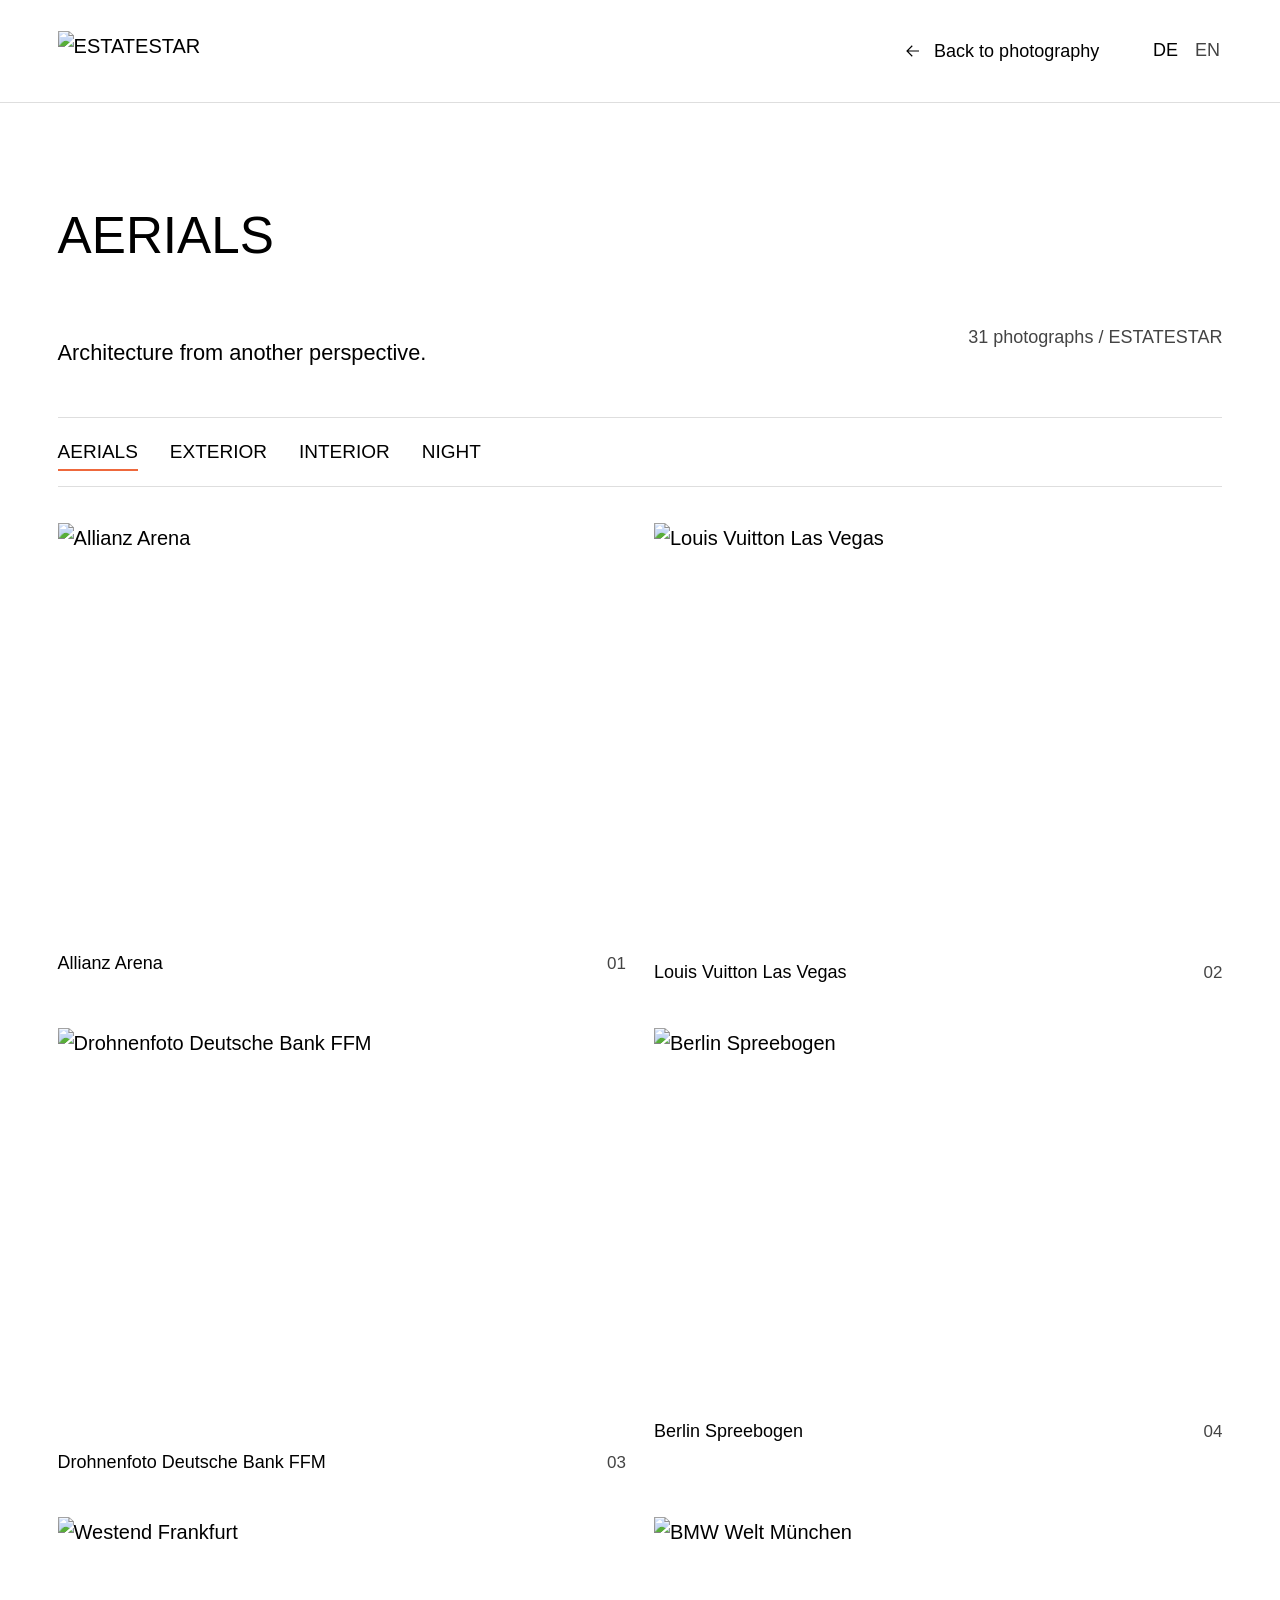
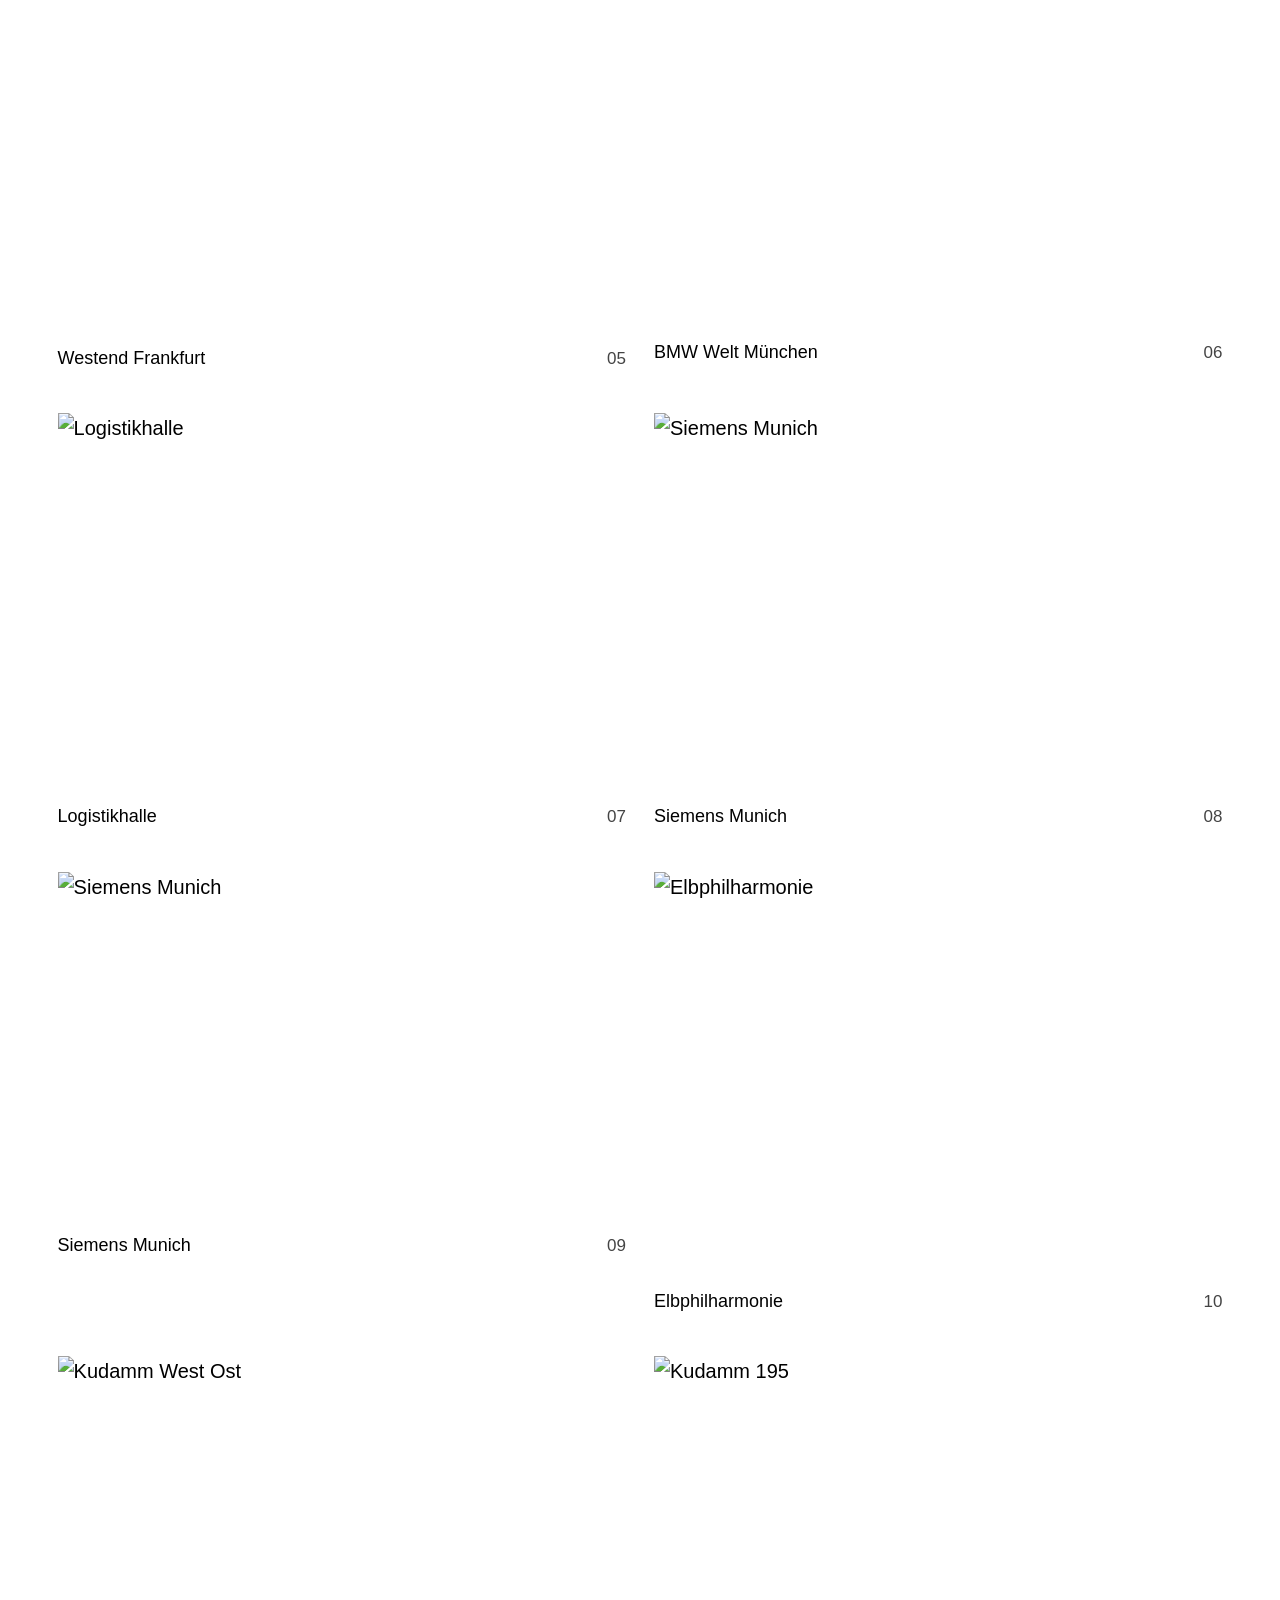
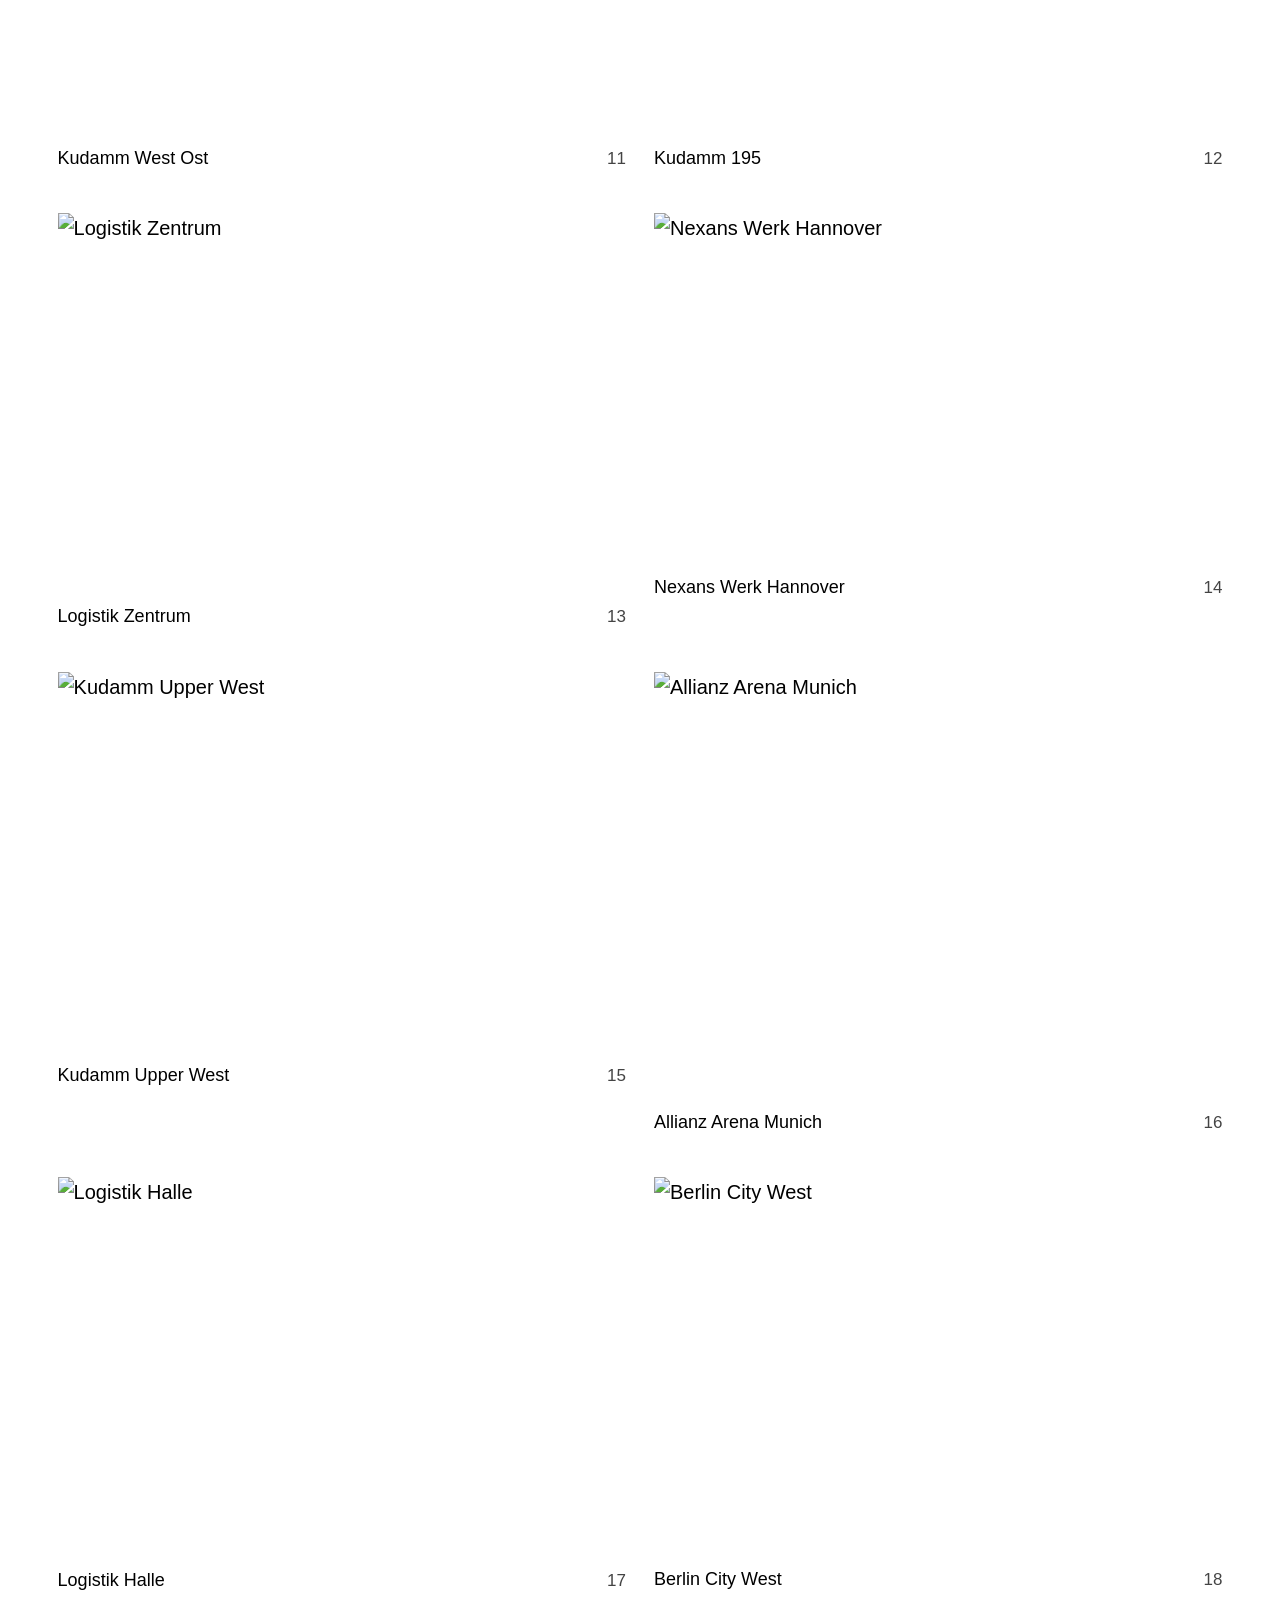
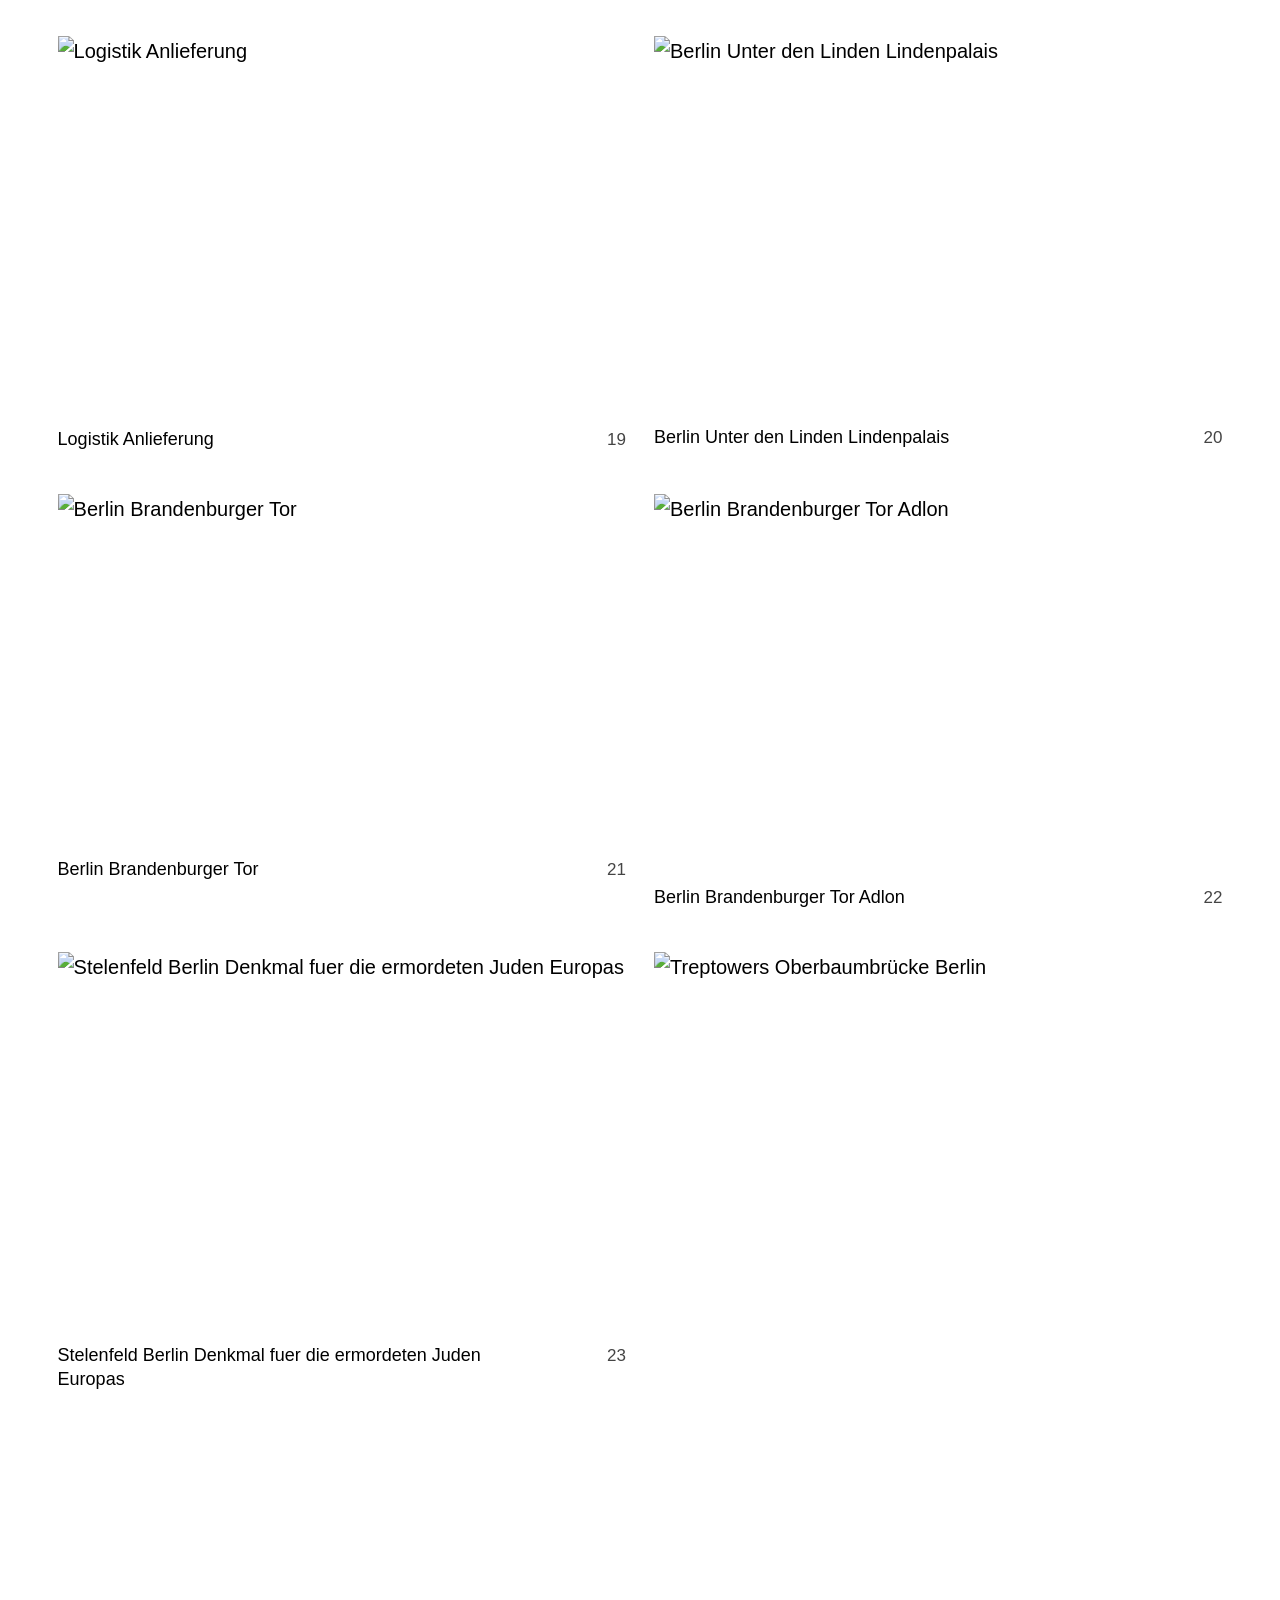
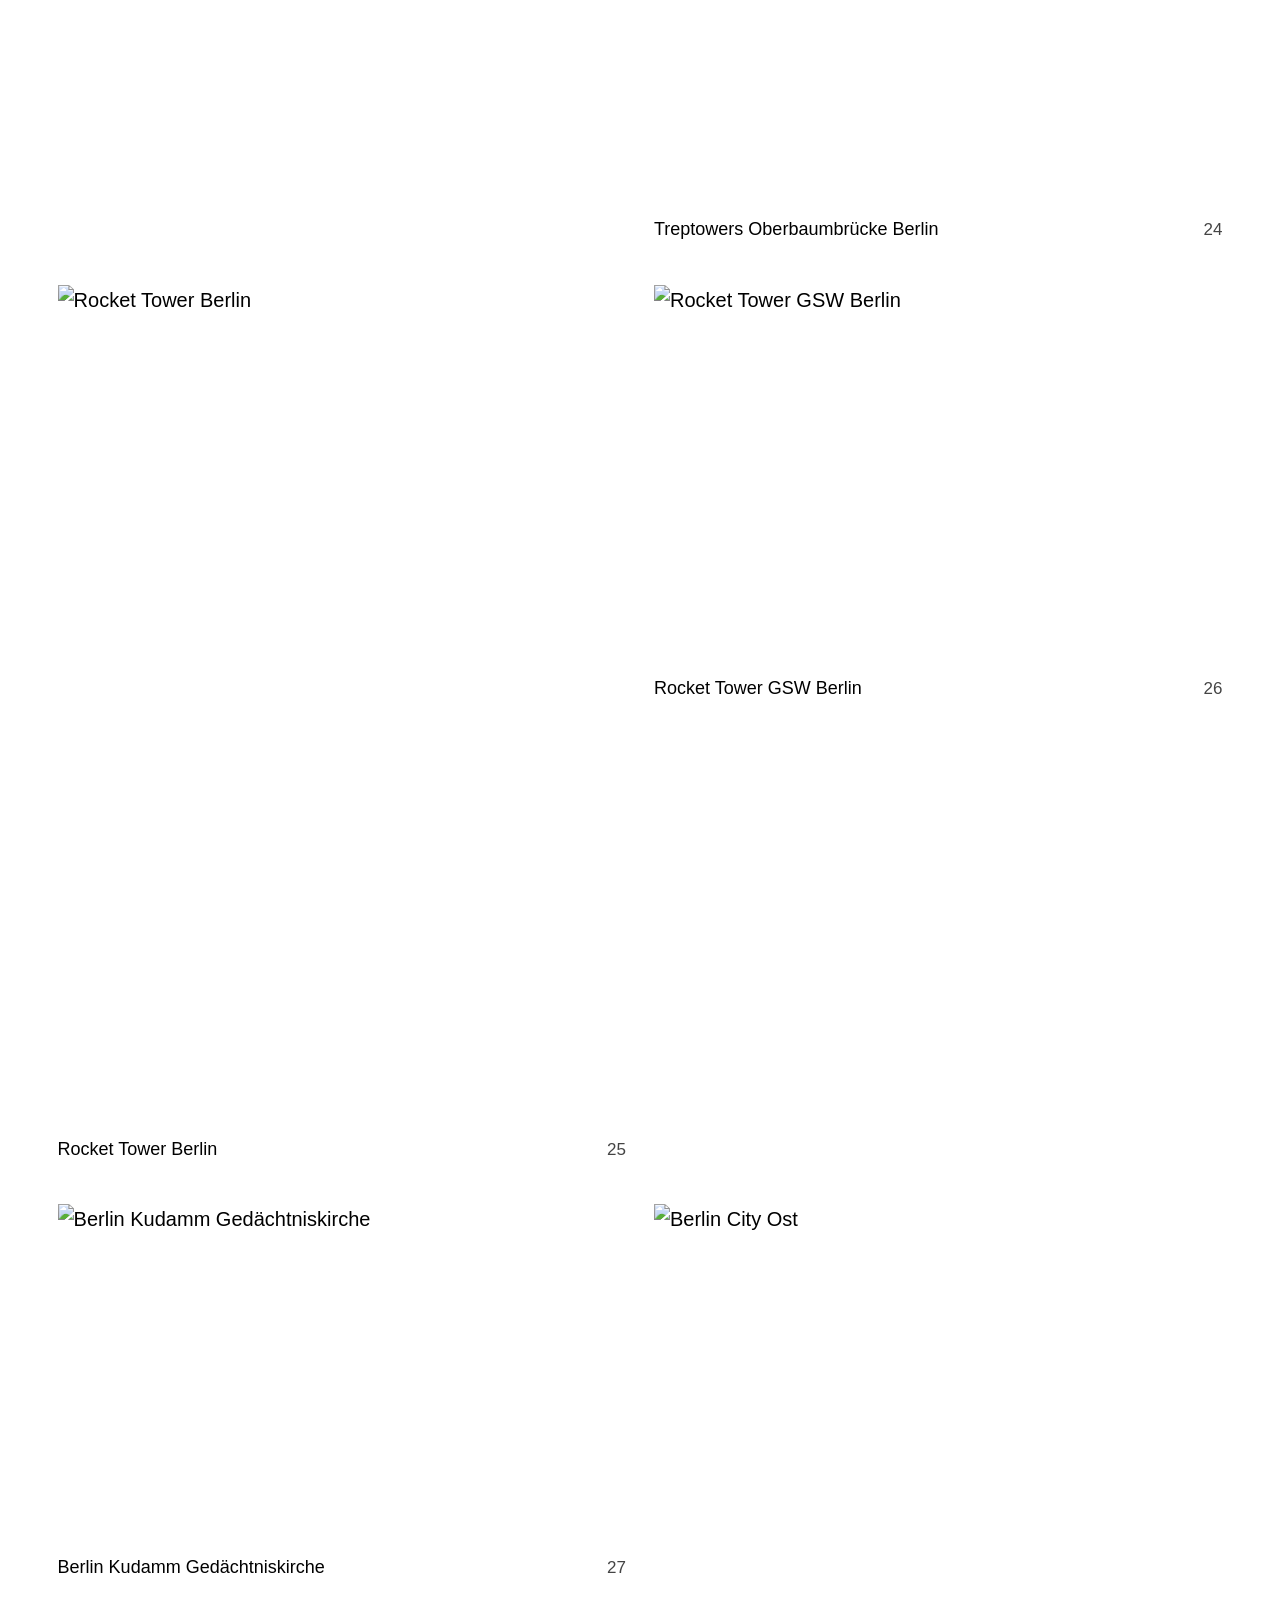
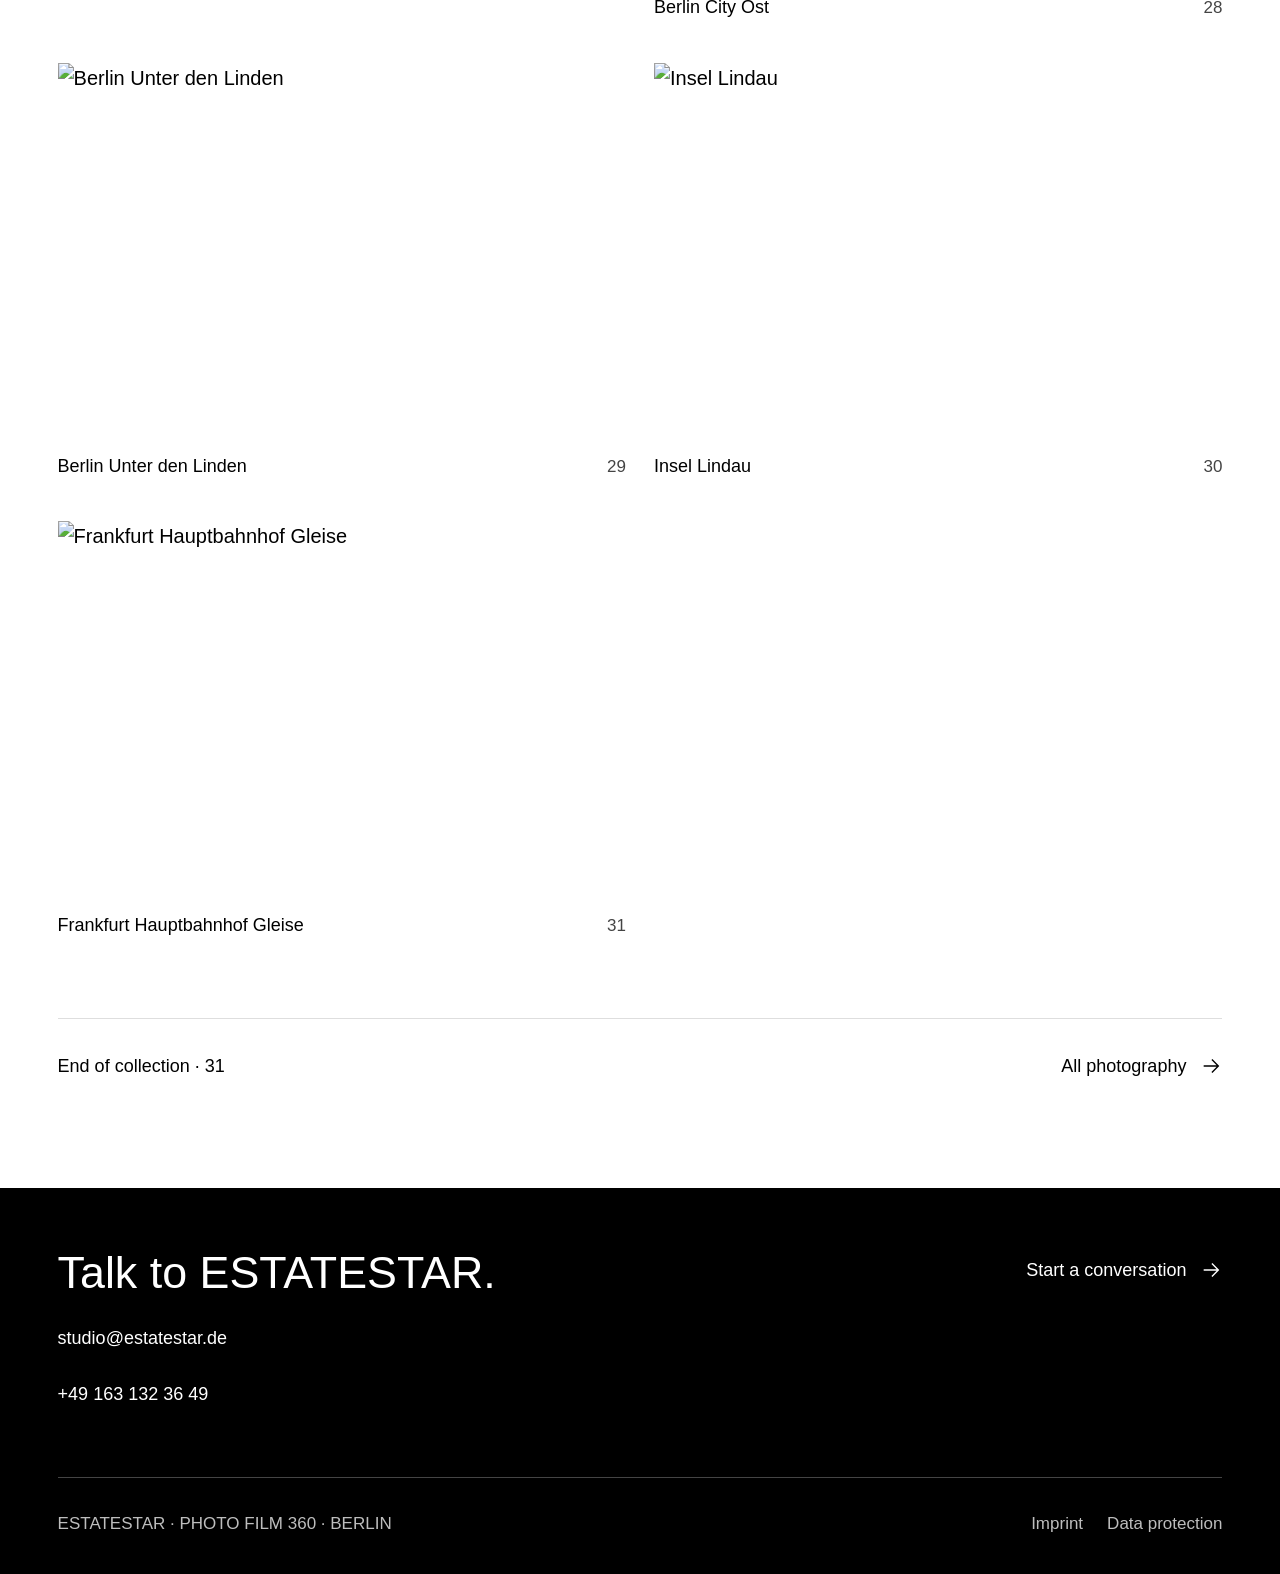
==== commit ad502e0c: "Refine portfolio hierarchy, navigation and responsive design" ====
--- a/aerials/index.html
+++ b/aerials/index.html
@@ -1,4 +1,4 @@
 <!doctype html>
 <html lang="en"><head><meta charset="utf-8"><meta name="viewport" content="width=device-width, initial-scale=1"><meta name="robots" content="noindex,nofollow"><meta name="theme-color" content="#ffffff"><title>Aerials — ESTATESTAR</title><meta name="description" content="Architecture from another perspective."><link rel="icon" href="/estatestar-preview/wp-content/uploads/2022/12/cropped-Estatestar-logo-32x32.png" type="image/png" sizes="32x32"><link rel="icon" href="/estatestar-preview/wp-content/uploads/2022/12/cropped-Estatestar-logo-192x192.png" type="image/png" sizes="192x192"><link rel="apple-touch-icon" href="/estatestar-preview/wp-content/uploads/2022/12/cropped-Estatestar-logo-180x180.png"><link rel="stylesheet" href="../gallery.css"><script src="../gallery.js" defer></script></head><body><a class="skip-link" href="#main">Skip to content</a>
 <header class="site-header"><a class="brand" href="../en/" aria-label="ESTATESTAR — Home"><img src="/estatestar-preview/assets/Estatestar-final-logo-horizontal-schwarz22.webp" alt="ESTATESTAR" width="180" height="40"></a>
-<div class="header-tools"><a class="back-link" href="../en/#photo"><svg viewBox="0 0 24 24" aria-hidden="true"><path d="M20 12H4m7-7-7 7 7 7"/></svg><span>Back to photography</span></a><nav class="languages" aria-label="Language"><a href="../luftaufnahmen/" lang="de" hreflang="de" >DE</a><a href="../aerials/" lang="en" hreflang="en" aria-current="page">EN</a></nav></div></header><main id="main"><section class="page-intro" aria-labelledby="page-title"><h1 id="page-title">Aerials</h1><div class="intro-bottom"><p class="intro-description">Architecture from another perspective.</p><p class="image-count">31 photographs / ESTATESTAR</p></div></section><nav class="gallery-nav" aria-label="Photo collections"><a href="../aerials/" aria-current="page">Aerials</a><a href="../exterior/" >Exterior</a><a href="../interior/" >Interior</a><a href="../night/" >Night</a></nav><section class="gallery" aria-label="Aerials"><div class="gallery-grid"><figure class="photo-card" id="sec1"><button class="image-button" type="button" data-gallery-image="/estatestar-preview/assets/01-Helikopter-Luftbild-Allianz-Arena-Munich-Desktop-Architektur-Fotografie-Immobilie.webp" data-title="Allianz Arena" aria-haspopup="dialog" aria-controls="image-viewer" aria-label="View image: Allianz Arena"><img src="/estatestar-preview/assets/01-Helikopter-Luftbild-Allianz-Arena-Munich-Desktop-Architektur-Fotografie-Immobilie.webp" alt="Allianz Arena" width="1559" height="1139" loading="eager" decoding="async"><span class="view-image"><svg viewBox="0 0 24 24" aria-hidden="true"><path d="M12 5v14M5 12h14"/></svg></span></button><figcaption class="photo-caption"><span class="photo-title">Allianz Arena</span><span class="photo-number">01</span></figcaption></figure><figure class="photo-card" id="sec2"><button class="image-button" type="button" data-gallery-image="/estatestar-preview/assets/02-Drohnenfoto-Las-Vegas-Louis-Vuitton-Architektur-Fotografie-Immobilie-Desktop.webp" data-title="Louis Vuitton Las Vegas" aria-haspopup="dialog" aria-controls="image-viewer" aria-label="View image: Louis Vuitton Las Vegas"><img src="/estatestar-preview/assets/02-Drohnenfoto-Las-Vegas-Louis-Vuitton-Architektur-Fotografie-Immobilie-Desktop.webp" alt="Louis Vuitton Las Vegas" width="1193" height="892" loading="lazy" decoding="async"><span class="view-image"><svg viewBox="0 0 24 24" aria-hidden="true"><path d="M12 5v14M5 12h14"/></svg></span></button><figcaption class="photo-caption"><span class="photo-title">Louis Vuitton Las Vegas</span><span class="photo-number">02</span></figcaption></figure><figure class="photo-card" id="sec3"><button class="image-button" type="button" data-gallery-image="/estatestar-preview/assets/03-Drohnenfoto-Deutsche-Bank-Frankfurt-Architektur-Fotografie-Immobilie-Desktop.webp" data-title="Drohnenfoto Deutsche Bank FFM" aria-haspopup="dialog" aria-controls="image-viewer" aria-label="View image: Drohnenfoto Deutsche Bank FFM"><img src="/estatestar-preview/assets/03-Drohnenfoto-Deutsche-Bank-Frankfurt-Architektur-Fotografie-Immobilie-Desktop.webp" alt="Drohnenfoto Deutsche Bank FFM" width="1184" height="854" loading="lazy" decoding="async"><span class="view-image"><svg viewBox="0 0 24 24" aria-hidden="true"><path d="M12 5v14M5 12h14"/></svg></span></button><figcaption class="photo-caption"><span class="photo-title">Drohnenfoto Deutsche Bank FFM</span><span class="photo-number">03</span></figcaption></figure><figure class="photo-card" id="sec4"><button class="image-button" type="button" data-gallery-image="/estatestar-preview/assets/04-Luftbild-Berlin-Spreebogen-Regierungsviertel-Architektur-Fotografie-Immobilie-Desktop.webp" data-title="Berlin Spreebogen" aria-haspopup="dialog" aria-controls="image-viewer" aria-label="View image: Berlin Spreebogen"><img src="/estatestar-preview/assets/04-Luftbild-Berlin-Spreebogen-Regierungsviertel-Architektur-Fotografie-Immobilie-Desktop.webp" alt="Berlin Spreebogen" width="1104" height="737" loading="lazy" decoding="async"><span class="view-image"><svg viewBox="0 0 24 24" aria-hidden="true"><path d="M12 5v14M5 12h14"/></svg></span></button><figcaption class="photo-caption"><span class="photo-title">Berlin Spreebogen</span><span class="photo-number">04</span></figcaption></figure><figure class="photo-card" id="sec5"><button class="image-button" type="button" data-gallery-image="/estatestar-preview/assets/05-Nachtaufnahme-Westend1-Frankfurt-Architektur-Fotografie-Immobilie-Desktop.webp" data-title="Westend Frankfurt" aria-haspopup="dialog" aria-controls="image-viewer" aria-label="View image: Westend Frankfurt"><img src="/estatestar-preview/assets/05-Nachtaufnahme-Westend1-Frankfurt-Architektur-Fotografie-Immobilie-Desktop.webp" alt="Westend Frankfurt" width="1165" height="854" loading="lazy" decoding="async"><span class="view-image"><svg viewBox="0 0 24 24" aria-hidden="true"><path d="M12 5v14M5 12h14"/></svg></span></button><figcaption class="photo-caption"><span class="photo-title">Westend Frankfurt</span><span class="photo-number">05</span></figcaption></figure><figure class="photo-card" id="sec6"><button class="image-button" type="button" data-gallery-image="/estatestar-preview/assets/06-Luftbild-BMW-Welt-Munich-Architektur-Fotografie-Immobilie-Desktop.webp" data-title="BMW Welt München" aria-haspopup="dialog" aria-controls="image-viewer" aria-label="View image: BMW Welt München"><img src="/estatestar-preview/assets/06-Luftbild-BMW-Welt-Munich-Architektur-Fotografie-Immobilie-Desktop.webp" alt="BMW Welt München" width="1136" height="820" loading="lazy" decoding="async"><span class="view-image"><svg viewBox="0 0 24 24" aria-hidden="true"><path d="M12 5v14M5 12h14"/></svg></span></button><figcaption class="photo-caption"><span class="photo-title">BMW Welt München</span><span class="photo-number">06</span></figcaption></figure><figure class="photo-card" id="sec7"><button class="image-button" type="button" data-gallery-image="/estatestar-preview/assets/07-Drohnenfoto-Logistikhalle-Architektur-Fotografie-Immobilie-Desktop.webp" data-title="Logistikhalle" aria-haspopup="dialog" aria-controls="image-viewer" aria-label="View image: Logistikhalle"><img src="/estatestar-preview/assets/07-Drohnenfoto-Logistikhalle-Architektur-Fotografie-Immobilie-Desktop.webp" alt="Logistikhalle" width="1368" height="912" loading="lazy" decoding="async"><span class="view-image"><svg viewBox="0 0 24 24" aria-hidden="true"><path d="M12 5v14M5 12h14"/></svg></span></button><figcaption class="photo-caption"><span class="photo-title">Logistikhalle</span><span class="photo-number">07</span></figcaption></figure><figure class="photo-card" id="sec8"><button class="image-button" type="button" data-gallery-image="/estatestar-preview/assets/08-Drohnenfoto-Siemens-Munich-Architektur-Fotografie-Immobilie-Desktop.webp" data-title="Siemens Munich" aria-haspopup="dialog" aria-controls="image-viewer" aria-label="View image: Siemens Munich"><img src="/estatestar-preview/assets/08-Drohnenfoto-Siemens-Munich-Architektur-Fotografie-Immobilie-Desktop.webp" alt="Siemens Munich" width="1368" height="912" loading="lazy" decoding="async"><span class="view-image"><svg viewBox="0 0 24 24" aria-hidden="true"><path d="M12 5v14M5 12h14"/></svg></span></button><figcaption class="photo-caption"><span class="photo-title">Siemens Munich</span><span class="photo-number">08</span></figcaption></figure><figure class="photo-card" id="sec9"><button class="image-button" type="button" data-gallery-image="/estatestar-preview/assets/09-Drohnenfoto-Siemens-Munich-Architektur-Fotografie-Immobilie-Desktop.webp" data-title="Siemens Munich" aria-haspopup="dialog" aria-controls="image-viewer" aria-label="View image: Siemens Munich"><img src="/estatestar-preview/assets/09-Drohnenfoto-Siemens-Munich-Architektur-Fotografie-Immobilie-Desktop.webp" alt="Siemens Munich" width="1395" height="858" loading="lazy" decoding="async"><span class="view-image"><svg viewBox="0 0 24 24" aria-hidden="true"><path d="M12 5v14M5 12h14"/></svg></span></button><figcaption class="photo-caption"><span class="photo-title">Siemens Munich</span><span class="photo-number">09</span></figcaption></figure><figure class="photo-card" id="sec10"><button class="image-button" type="button" data-gallery-image="/estatestar-preview/assets/10-Luftbild-Elbphilharmonie-Architektur-Fotografie-Immobilie-Hamburg-Desktop.webp" data-title="Elbphilharmonie" aria-haspopup="dialog" aria-controls="image-viewer" aria-label="View image: Elbphilharmonie"><img src="/estatestar-preview/assets/10-Luftbild-Elbphilharmonie-Architektur-Fotografie-Immobilie-Hamburg-Desktop.webp" alt="Elbphilharmonie" width="1332" height="949" loading="lazy" decoding="async"><span class="view-image"><svg viewBox="0 0 24 24" aria-hidden="true"><path d="M12 5v14M5 12h14"/></svg></span></button><figcaption class="photo-caption"><span class="photo-title">Elbphilharmonie</span><span class="photo-number">10</span></figcaption></figure><figure class="photo-card" id="sec11"><button class="image-button" type="button" data-gallery-image="/estatestar-preview/assets/11-Helikopter-Luftbild-Kudamm-West-Ost-Architektur-Fotografie-Immobilie-Desktop.webp" data-title="Kudamm West Ost" aria-haspopup="dialog" aria-controls="image-viewer" aria-label="View image: Kudamm West Ost"><img src="/estatestar-preview/assets/11-Helikopter-Luftbild-Kudamm-West-Ost-Architektur-Fotografie-Immobilie-Desktop.webp" alt="Kudamm West Ost" width="1286" height="854" loading="lazy" decoding="async"><span class="view-image"><svg viewBox="0 0 24 24" aria-hidden="true"><path d="M12 5v14M5 12h14"/></svg></span></button><figcaption class="photo-caption"><span class="photo-title">Kudamm West Ost</span><span class="photo-number">11</span></figcaption></figure><figure class="photo-card" id="sec12"><button class="image-button" type="button" data-gallery-image="/estatestar-preview/assets/12-Luftbild-Kudamm-195-Architektur-Fotografie-Immobilie-Desktop.webp" data-title="Kudamm 195" aria-haspopup="dialog" aria-controls="image-viewer" aria-label="View image: Kudamm 195"><img src="/estatestar-preview/assets/12-Luftbild-Kudamm-195-Architektur-Fotografie-Immobilie-Desktop.webp" alt="Kudamm 195" width="1286" height="854" loading="lazy" decoding="async"><span class="view-image"><svg viewBox="0 0 24 24" aria-hidden="true"><path d="M12 5v14M5 12h14"/></svg></span></button><figcaption class="photo-caption"><span class="photo-title">Kudamm 195</span><span class="photo-number">12</span></figcaption></figure><figure class="photo-card" id="sec13"><button class="image-button" type="button" data-gallery-image="/estatestar-preview/assets/13-Drohnenfoto-Logistik-Zentrum-Architektur-Fotografie-Immobilie-Desktop.webp" data-title="Logistik Zentrum" aria-haspopup="dialog" aria-controls="image-viewer" aria-label="View image: Logistik Zentrum"><img src="/estatestar-preview/assets/13-Drohnenfoto-Logistik-Zentrum-Architektur-Fotografie-Immobilie-Desktop.webp" alt="Logistik Zentrum" width="1368" height="912" loading="lazy" decoding="async"><span class="view-image"><svg viewBox="0 0 24 24" aria-hidden="true"><path d="M12 5v14M5 12h14"/></svg></span></button><figcaption class="photo-caption"><span class="photo-title">Logistik Zentrum</span><span class="photo-number">13</span></figcaption></figure><figure class="photo-card" id="sec14"><button class="image-button" type="button" data-gallery-image="/estatestar-preview/assets/14-Drohnenfoto-Nexans-Werk-Hannover-Architektur-Fotografie-Immobilie-Desktop.webp" data-title="Nexans Werk Hannover" aria-haspopup="dialog" aria-controls="image-viewer" aria-label="View image: Nexans Werk Hannover"><img src="/estatestar-preview/assets/14-Drohnenfoto-Nexans-Werk-Hannover-Architektur-Fotografie-Immobilie-Desktop.webp" alt="Nexans Werk Hannover" width="1542" height="949" loading="lazy" decoding="async"><span class="view-image"><svg viewBox="0 0 24 24" aria-hidden="true"><path d="M12 5v14M5 12h14"/></svg></span></button><figcaption class="photo-caption"><span class="photo-title">Nexans Werk Hannover</span><span class="photo-number">14</span></figcaption></figure><figure class="photo-card" id="sec15"><button class="image-button" type="button" data-gallery-image="/estatestar-preview/assets/15-Helikopter-Luftbild-Kudamm-Upper-West-Architektur-Fotografie-Immobilie-Desktop.webp" data-title="Kudamm Upper West" aria-haspopup="dialog" aria-controls="image-viewer" aria-label="View image: Kudamm Upper West"><img src="/estatestar-preview/assets/15-Helikopter-Luftbild-Kudamm-Upper-West-Architektur-Fotografie-Immobilie-Desktop.webp" alt="Kudamm Upper West" width="1472" height="982" loading="lazy" decoding="async"><span class="view-image"><svg viewBox="0 0 24 24" aria-hidden="true"><path d="M12 5v14M5 12h14"/></svg></span></button><figcaption class="photo-caption"><span class="photo-title">Kudamm Upper West</span><span class="photo-number">15</span></figcaption></figure><figure class="photo-card" id="sec16"><button class="image-button" type="button" data-gallery-image="/estatestar-preview/assets/16-Luftbild-Allianz-Arena-Munich-Architektur-Fotografie-Immobilie-Desktop.webp" data-title="Allianz Arena Munich" aria-haspopup="dialog" aria-controls="image-viewer" aria-label="View image: Allianz Arena Munich"><img src="/estatestar-preview/assets/16-Luftbild-Allianz-Arena-Munich-Architektur-Fotografie-Immobilie-Desktop.webp" alt="Allianz Arena Munich" width="1024" height="768" loading="lazy" decoding="async"><span class="view-image"><svg viewBox="0 0 24 24" aria-hidden="true"><path d="M12 5v14M5 12h14"/></svg></span></button><figcaption class="photo-caption"><span class="photo-title">Allianz Arena Munich</span><span class="photo-number">16</span></figcaption></figure><figure class="photo-card" id="sec17"><button class="image-button" type="button" data-gallery-image="/estatestar-preview/assets/17-Drohnenfoto-Logistik-Halle-Architektur-Fotografie-Immobilie-Desktop.webp" data-title="Logistik Halle" aria-haspopup="dialog" aria-controls="image-viewer" aria-label="View image: Logistik Halle"><img src="/estatestar-preview/assets/17-Drohnenfoto-Logistik-Halle-Architektur-Fotografie-Immobilie-Desktop.webp" alt="Logistik Halle" width="1368" height="912" loading="lazy" decoding="async"><span class="view-image"><svg viewBox="0 0 24 24" aria-hidden="true"><path d="M12 5v14M5 12h14"/></svg></span></button><figcaption class="photo-caption"><span class="photo-title">Logistik Halle</span><span class="photo-number">17</span></figcaption></figure><figure class="photo-card" id="sec18"><button class="image-button" type="button" data-gallery-image="/estatestar-preview/assets/18-Helikopter-Luftbild-Berlin-City-West-Architektur-Fotografie-Immobilie-Desktop.webp" data-title="Berlin City West" aria-haspopup="dialog" aria-controls="image-viewer" aria-label="View image: Berlin City West"><img src="/estatestar-preview/assets/18-Helikopter-Luftbild-Berlin-City-West-Architektur-Fotografie-Immobilie-Desktop.webp" alt="Berlin City West" width="1024" height="681" loading="lazy" decoding="async"><span class="view-image"><svg viewBox="0 0 24 24" aria-hidden="true"><path d="M12 5v14M5 12h14"/></svg></span></button><figcaption class="photo-caption"><span class="photo-title">Berlin City West</span><span class="photo-number">18</span></figcaption></figure><figure class="photo-card" id="sec19"><button class="image-button" type="button" data-gallery-image="/estatestar-preview/assets/19-Drohnenfoto-Logistik-Anlieferung-Architektur-Fotografie-Immobilie-Desktop.webp" data-title="Logistik Anlieferung" aria-haspopup="dialog" aria-controls="image-viewer" aria-label="View image: Logistik Anlieferung"><img src="/estatestar-preview/assets/19-Drohnenfoto-Logistik-Anlieferung-Architektur-Fotografie-Immobilie-Desktop.webp" alt="Logistik Anlieferung" width="1368" height="912" loading="lazy" decoding="async"><span class="view-image"><svg viewBox="0 0 24 24" aria-hidden="true"><path d="M12 5v14M5 12h14"/></svg></span></button><figcaption class="photo-caption"><span class="photo-title">Logistik Anlieferung</span><span class="photo-number">19</span></figcaption></figure><figure class="photo-card" id="sec20"><button class="image-button" type="button" data-gallery-image="/estatestar-preview/assets/20-Luftbild-Berlin-Unter-den-Linden-Lindenpalais-Architektur-Fotografie-Immobilie-Desktop.webp" data-title="Berlin Unter den Linden Lindenpalais" aria-haspopup="dialog" aria-controls="image-viewer" aria-label="View image: Berlin Unter den Linden Lindenpalais"><img src="/estatestar-preview/assets/20-Luftbild-Berlin-Unter-den-Linden-Lindenpalais-Architektur-Fotografie-Immobilie-Desktop.webp" alt="Berlin Unter den Linden Lindenpalais" width="1423" height="945" loading="lazy" decoding="async"><span class="view-image"><svg viewBox="0 0 24 24" aria-hidden="true"><path d="M12 5v14M5 12h14"/></svg></span></button><figcaption class="photo-caption"><span class="photo-title">Berlin Unter den Linden Lindenpalais</span><span class="photo-number">20</span></figcaption></figure><figure class="photo-card" id="sec21"><button class="image-button" type="button" data-gallery-image="/estatestar-preview/assets/21-Luftbild-Berlin-Brandenburger-Tor-Architektur-Fotografie-Immobilie-Desktop.webp" data-title="Berlin Brandenburger Tor" aria-haspopup="dialog" aria-controls="image-viewer" aria-label="View image: Berlin Brandenburger Tor"><img src="/estatestar-preview/assets/21-Luftbild-Berlin-Brandenburger-Tor-Architektur-Fotografie-Immobilie-Desktop.webp" alt="Berlin Brandenburger Tor" width="1490" height="920" loading="lazy" decoding="async"><span class="view-image"><svg viewBox="0 0 24 24" aria-hidden="true"><path d="M12 5v14M5 12h14"/></svg></span></button><figcaption class="photo-caption"><span class="photo-title">Berlin Brandenburger Tor</span><span class="photo-number">21</span></figcaption></figure><figure class="photo-card" id="sec22"><button class="image-button" type="button" data-gallery-image="/estatestar-preview/assets/22-Luftbild-Berlin-Brandenburger-Tor-Adlon-Architektur-Fotografie-Immobilie-Desktop.webp" data-title="Berlin Brandenburger Tor Adlon" aria-haspopup="dialog" aria-controls="image-viewer" aria-label="View image: Berlin Brandenburger Tor Adlon"><img src="/estatestar-preview/assets/22-Luftbild-Berlin-Brandenburger-Tor-Adlon-Architektur-Fotografie-Immobilie-Desktop.webp" alt="Berlin Brandenburger Tor Adlon" width="1277" height="850" loading="lazy" decoding="async"><span class="view-image"><svg viewBox="0 0 24 24" aria-hidden="true"><path d="M12 5v14M5 12h14"/></svg></span></button><figcaption class="photo-caption"><span class="photo-title">Berlin Brandenburger Tor Adlon</span><span class="photo-number">22</span></figcaption></figure><figure class="photo-card" id="sec23"><button class="image-button" type="button" data-gallery-image="/estatestar-preview/assets/23-Luftbild-Stelenfeld-Berlin-Denkmal-fuer-die-ermordeten-Juden-Europas-Architektur-Fotografie-Immobilie-Desktop.webp" data-title="Stelenfeld Berlin Denkmal fuer die ermordeten Juden Europas" aria-haspopup="dialog" aria-controls="image-viewer" aria-label="View image: Stelenfeld Berlin Denkmal fuer die ermordeten Juden Europas"><img src="/estatestar-preview/assets/23-Luftbild-Stelenfeld-Berlin-Denkmal-fuer-die-ermordeten-Juden-Europas-Architektur-Fotografie-Immobilie-Desktop.webp" alt="Stelenfeld Berlin Denkmal fuer die ermordeten Juden Europas" width="1277" height="850" loading="lazy" decoding="async"><span class="view-image"><svg viewBox="0 0 24 24" aria-hidden="true"><path d="M12 5v14M5 12h14"/></svg></span></button><figcaption class="photo-caption"><span class="photo-title">Stelenfeld Berlin Denkmal fuer die ermordeten Juden Europas</span><span class="photo-number">23</span></figcaption></figure><figure class="photo-card is-portrait" id="sec24"><button class="image-button" type="button" data-gallery-image="/estatestar-preview/assets/24-Luftbild-Treptowers-Oberbaumbruecke-Berlin-Architektur-Fotografie-Immobilie-Desktop.webp" data-title="Treptowers Oberbaumbrücke Berlin" aria-haspopup="dialog" aria-controls="image-viewer" aria-label="View image: Treptowers Oberbaumbrücke Berlin"><img src="/estatestar-preview/assets/24-Luftbild-Treptowers-Oberbaumbruecke-Berlin-Architektur-Fotografie-Immobilie-Desktop.webp" alt="Treptowers Oberbaumbrücke Berlin" width="1407" height="2111" loading="lazy" decoding="async"><span class="view-image"><svg viewBox="0 0 24 24" aria-hidden="true"><path d="M12 5v14M5 12h14"/></svg></span></button><figcaption class="photo-caption"><span class="photo-title">Treptowers Oberbaumbrücke Berlin</span><span class="photo-number">24</span></figcaption></figure><figure class="photo-card is-portrait" id="sec25"><button class="image-button" type="button" data-gallery-image="/estatestar-preview/assets/25-Drohnenfoto-Rocket-Tower-Berlin-Architektur-Fotografie-Immobilie-Desktop.webp" data-title="Rocket Tower Berlin" aria-haspopup="dialog" aria-controls="image-viewer" aria-label="View image: Rocket Tower Berlin"><img src="/estatestar-preview/assets/25-Drohnenfoto-Rocket-Tower-Berlin-Architektur-Fotografie-Immobilie-Desktop.webp" alt="Rocket Tower Berlin" width="1316" height="1945" loading="lazy" decoding="async"><span class="view-image"><svg viewBox="0 0 24 24" aria-hidden="true"><path d="M12 5v14M5 12h14"/></svg></span></button><figcaption class="photo-caption"><span class="photo-title">Rocket Tower Berlin</span><span class="photo-number">25</span></figcaption></figure><figure class="photo-card" id="sec26"><button class="image-button" type="button" data-gallery-image="/estatestar-preview/assets/26-Drohnenfoto-Rocket-Tower-GSW-Berlin-Architektur-Fotografie-Immobilie-Desktop.webp" data-title="Rocket Tower GSW Berlin" aria-haspopup="dialog" aria-controls="image-viewer" aria-label="View image: Rocket Tower GSW Berlin"><img src="/estatestar-preview/assets/26-Drohnenfoto-Rocket-Tower-GSW-Berlin-Architektur-Fotografie-Immobilie-Desktop.webp" alt="Rocket Tower GSW Berlin" width="1472" height="982" loading="lazy" decoding="async"><span class="view-image"><svg viewBox="0 0 24 24" aria-hidden="true"><path d="M12 5v14M5 12h14"/></svg></span></button><figcaption class="photo-caption"><span class="photo-title">Rocket Tower GSW Berlin</span><span class="photo-number">26</span></figcaption></figure><figure class="photo-card" id="sec27"><button class="image-button" type="button" data-gallery-image="/estatestar-preview/assets/27-Helikopter-Luftbild-Berlin-Kudamm-Gedaechtniskirche-Architektur-Fotografie-Immobilie-Desktop.webp" data-title="Berlin Kudamm Gedächtniskirche" aria-haspopup="dialog" aria-controls="image-viewer" aria-label="View image: Berlin Kudamm Gedächtniskirche"><img src="/estatestar-preview/assets/27-Helikopter-Luftbild-Berlin-Kudamm-Gedaechtniskirche-Architektur-Fotografie-Immobilie-Desktop.webp" alt="Berlin Kudamm Gedächtniskirche" width="1472" height="878" loading="lazy" decoding="async"><span class="view-image"><svg viewBox="0 0 24 24" aria-hidden="true"><path d="M12 5v14M5 12h14"/></svg></span></button><figcaption class="photo-caption"><span class="photo-title">Berlin Kudamm Gedächtniskirche</span><span class="photo-number">27</span></figcaption></figure><figure class="photo-card" id="sec28"><button class="image-button" type="button" data-gallery-image="/estatestar-preview/assets/28-Helikopter-Luftbild-Berlin-City-Ost-Architektur-Fotografie-Immobilie-Desktop.webp" data-title="Berlin City Ost" aria-haspopup="dialog" aria-controls="image-viewer" aria-label="View image: Berlin City Ost"><img src="/estatestar-preview/assets/28-Helikopter-Luftbild-Berlin-City-Ost-Architektur-Fotografie-Immobilie-Desktop.webp" alt="Berlin City Ost" width="1472" height="982" loading="lazy" decoding="async"><span class="view-image"><svg viewBox="0 0 24 24" aria-hidden="true"><path d="M12 5v14M5 12h14"/></svg></span></button><figcaption class="photo-caption"><span class="photo-title">Berlin City Ost</span><span class="photo-number">28</span></figcaption></figure><figure class="photo-card" id="sec29"><button class="image-button" type="button" data-gallery-image="/estatestar-preview/assets/29-Helikopter-Luftbild-Berlin-Unter-den-Linden-Architektur-Fotografie-Immobilie-Desktop.webp" data-title="Berlin Unter den Linden" aria-haspopup="dialog" aria-controls="image-viewer" aria-label="View image: Berlin Unter den Linden"><img src="/estatestar-preview/assets/29-Helikopter-Luftbild-Berlin-Unter-den-Linden-Architektur-Fotografie-Immobilie-Desktop.webp" alt="Berlin Unter den Linden" width="1472" height="982" loading="lazy" decoding="async"><span class="view-image"><svg viewBox="0 0 24 24" aria-hidden="true"><path d="M12 5v14M5 12h14"/></svg></span></button><figcaption class="photo-caption"><span class="photo-title">Berlin Unter den Linden</span><span class="photo-number">29</span></figcaption></figure><figure class="photo-card" id="sec30"><button class="image-button" type="button" data-gallery-image="/estatestar-preview/assets/30-Hubschrauber-Luftbild-Insel-Lindau-Architektur-Fotografie-Immobilie-Desktop.webp" data-title="Insel Lindau" aria-haspopup="dialog" aria-controls="image-viewer" aria-label="View image: Insel Lindau"><img src="/estatestar-preview/assets/30-Hubschrauber-Luftbild-Insel-Lindau-Architektur-Fotografie-Immobilie-Desktop.webp" alt="Insel Lindau" width="1472" height="982" loading="lazy" decoding="async"><span class="view-image"><svg viewBox="0 0 24 24" aria-hidden="true"><path d="M12 5v14M5 12h14"/></svg></span></button><figcaption class="photo-caption"><span class="photo-title">Insel Lindau</span><span class="photo-number">30</span></figcaption></figure><figure class="photo-card" id="sec31"><button class="image-button" type="button" data-gallery-image="/estatestar-preview/assets/31-Drohnenfoto-Frankfurt-Hauptbahnhof-Gleise-Architektur-Fotografie-Immobilie.webp" data-title="Frankfurt Hauptbahnhof Gleise" aria-haspopup="dialog" aria-controls="image-viewer" aria-label="View image: Frankfurt Hauptbahnhof Gleise"><img src="/estatestar-preview/assets/31-Drohnenfoto-Frankfurt-Hauptbahnhof-Gleise-Architektur-Fotografie-Immobilie.webp" alt="Frankfurt Hauptbahnhof Gleise" width="1472" height="982" loading="lazy" decoding="async"><span class="view-image"><svg viewBox="0 0 24 24" aria-hidden="true"><path d="M12 5v14M5 12h14"/></svg></span></button><figcaption class="photo-caption"><span class="photo-title">Frankfurt Hauptbahnhof Gleise</span><span class="photo-number">31</span></figcaption></figure></div><div class="collection-end"><span>End of collection · 31</span><a href="../en/#photo">All photography <svg viewBox="0 0 24 24" aria-hidden="true"><path d="M4 12h16M13 5l7 7-7 7"/></svg></a></div></section></main><footer class="site-footer"><div class="footer-top"><div><p class="footer-line">Talk to ESTATESTAR.</p><div class="footer-contact"><a href="mailto:studio@estatestar.de">studio@estatestar.de</a><a href="tel:+491631323649">+49 163 132 36 49</a></div></div><a class="footer-home" href="../en/#contact">Start a conversation <svg viewBox="0 0 24 24" aria-hidden="true"><path d="M4 12h16M13 5l7 7-7 7"/></svg></a></div><div class="footer-bottom"><span>ESTATESTAR · PHOTO FILM 360 · BERLIN</span><nav class="footer-legal" aria-label="Legal information"><a href="../imprint/">Imprint</a><a href="../dataprotection/">Data protection</a></nav></div></footer><dialog class="image-dialog" id="image-viewer" aria-label="Photograph viewer" aria-describedby="viewer-help"><div class="dialog-layout"><div class="dialog-top"><span class="dialog-category label">ESTATESTAR / Aerials</span><button class="icon-button" type="button" data-close aria-label="Close"><svg viewBox="0 0 24 24" aria-hidden="true"><path d="m6 6 12 12M18 6 6 18"/></svg></button></div><div class="dialog-stage"><img class="dialog-image" alt=""></div><div class="dialog-bottom"><div class="dialog-title" aria-live="polite"></div><div class="dialog-controls"><button class="icon-button" type="button" data-prev aria-label="Previous image"><svg viewBox="0 0 24 24" aria-hidden="true"><path d="M20 12H4m7-7-7 7 7 7"/></svg></button><span class="dialog-counter" aria-live="polite"></span><button class="icon-button" type="button" data-next aria-label="Next image"><svg viewBox="0 0 24 24" aria-hidden="true"><path d="M4 12h16M13 5l7 7-7 7"/></svg></button></div><div class="dialog-hint" id="viewer-help">Arrow keys: browse<br>Esc: close</div></div></div></dialog></body></html>
+<div class="header-tools"><a class="back-link" aria-label="Back to photography" href="../en/#photo"><svg viewBox="0 0 24 24" aria-hidden="true"><path d="M20 12H4m7-7-7 7 7 7"/></svg><span>Back to photography</span></a><nav class="languages" aria-label="Language"><a href="../luftaufnahmen/" lang="de" hreflang="de" >DE</a><a href="../aerials/" lang="en" hreflang="en" aria-current="page">EN</a></nav></div></header><main id="main"><section class="page-intro" aria-labelledby="page-title"><h1 id="page-title">Aerials</h1><div class="intro-bottom"><p class="intro-description">Architecture from another perspective.</p><p class="image-count">31 photographs / ESTATESTAR</p></div></section><nav class="gallery-nav" aria-label="Photo collections"><a href="../aerials/" aria-current="page">Aerials</a><a href="../exterior/" >Exterior</a><a href="../interior/" >Interior</a><a href="../night/" >Night</a></nav><section class="gallery" aria-label="Aerials"><div class="gallery-grid"><figure class="photo-card" id="sec1"><button class="image-button" type="button" data-gallery-image="/estatestar-preview/assets/01-Helikopter-Luftbild-Allianz-Arena-Munich-Desktop-Architektur-Fotografie-Immobilie.webp" data-title="Allianz Arena" aria-haspopup="dialog" aria-controls="image-viewer" aria-label="View image: Allianz Arena"><img src="/estatestar-preview/assets/01-Helikopter-Luftbild-Allianz-Arena-Munich-Desktop-Architektur-Fotografie-Immobilie.webp" alt="Allianz Arena" width="1559" height="1139" loading="eager" decoding="async"><span class="view-image"><svg viewBox="0 0 24 24" aria-hidden="true"><path d="M12 5v14M5 12h14"/></svg></span></button><figcaption class="photo-caption"><span class="photo-title">Allianz Arena</span><span class="photo-number">01</span></figcaption></figure><figure class="photo-card" id="sec2"><button class="image-button" type="button" data-gallery-image="/estatestar-preview/assets/02-Drohnenfoto-Las-Vegas-Louis-Vuitton-Architektur-Fotografie-Immobilie-Desktop.webp" data-title="Louis Vuitton Las Vegas" aria-haspopup="dialog" aria-controls="image-viewer" aria-label="View image: Louis Vuitton Las Vegas"><img src="/estatestar-preview/assets/02-Drohnenfoto-Las-Vegas-Louis-Vuitton-Architektur-Fotografie-Immobilie-Desktop.webp" alt="Louis Vuitton Las Vegas" width="1193" height="892" loading="lazy" decoding="async"><span class="view-image"><svg viewBox="0 0 24 24" aria-hidden="true"><path d="M12 5v14M5 12h14"/></svg></span></button><figcaption class="photo-caption"><span class="photo-title">Louis Vuitton Las Vegas</span><span class="photo-number">02</span></figcaption></figure><figure class="photo-card" id="sec3"><button class="image-button" type="button" data-gallery-image="/estatestar-preview/assets/03-Drohnenfoto-Deutsche-Bank-Frankfurt-Architektur-Fotografie-Immobilie-Desktop.webp" data-title="Drohnenfoto Deutsche Bank FFM" aria-haspopup="dialog" aria-controls="image-viewer" aria-label="View image: Drohnenfoto Deutsche Bank FFM"><img src="/estatestar-preview/assets/03-Drohnenfoto-Deutsche-Bank-Frankfurt-Architektur-Fotografie-Immobilie-Desktop.webp" alt="Drohnenfoto Deutsche Bank FFM" width="1184" height="854" loading="lazy" decoding="async"><span class="view-image"><svg viewBox="0 0 24 24" aria-hidden="true"><path d="M12 5v14M5 12h14"/></svg></span></button><figcaption class="photo-caption"><span class="photo-title">Drohnenfoto Deutsche Bank FFM</span><span class="photo-number">03</span></figcaption></figure><figure class="photo-card" id="sec4"><button class="image-button" type="button" data-gallery-image="/estatestar-preview/assets/04-Luftbild-Berlin-Spreebogen-Regierungsviertel-Architektur-Fotografie-Immobilie-Desktop.webp" data-title="Berlin Spreebogen" aria-haspopup="dialog" aria-controls="image-viewer" aria-label="View image: Berlin Spreebogen"><img src="/estatestar-preview/assets/04-Luftbild-Berlin-Spreebogen-Regierungsviertel-Architektur-Fotografie-Immobilie-Desktop.webp" alt="Berlin Spreebogen" width="1104" height="737" loading="lazy" decoding="async"><span class="view-image"><svg viewBox="0 0 24 24" aria-hidden="true"><path d="M12 5v14M5 12h14"/></svg></span></button><figcaption class="photo-caption"><span class="photo-title">Berlin Spreebogen</span><span class="photo-number">04</span></figcaption></figure><figure class="photo-card" id="sec5"><button class="image-button" type="button" data-gallery-image="/estatestar-preview/assets/05-Nachtaufnahme-Westend1-Frankfurt-Architektur-Fotografie-Immobilie-Desktop.webp" data-title="Westend Frankfurt" aria-haspopup="dialog" aria-controls="image-viewer" aria-label="View image: Westend Frankfurt"><img src="/estatestar-preview/assets/05-Nachtaufnahme-Westend1-Frankfurt-Architektur-Fotografie-Immobilie-Desktop.webp" alt="Westend Frankfurt" width="1165" height="854" loading="lazy" decoding="async"><span class="view-image"><svg viewBox="0 0 24 24" aria-hidden="true"><path d="M12 5v14M5 12h14"/></svg></span></button><figcaption class="photo-caption"><span class="photo-title">Westend Frankfurt</span><span class="photo-number">05</span></figcaption></figure><figure class="photo-card" id="sec6"><button class="image-button" type="button" data-gallery-image="/estatestar-preview/assets/06-Luftbild-BMW-Welt-Munich-Architektur-Fotografie-Immobilie-Desktop.webp" data-title="BMW Welt München" aria-haspopup="dialog" aria-controls="image-viewer" aria-label="View image: BMW Welt München"><img src="/estatestar-preview/assets/06-Luftbild-BMW-Welt-Munich-Architektur-Fotografie-Immobilie-Desktop.webp" alt="BMW Welt München" width="1136" height="820" loading="lazy" decoding="async"><span class="view-image"><svg viewBox="0 0 24 24" aria-hidden="true"><path d="M12 5v14M5 12h14"/></svg></span></button><figcaption class="photo-caption"><span class="photo-title">BMW Welt München</span><span class="photo-number">06</span></figcaption></figure><figure class="photo-card" id="sec7"><button class="image-button" type="button" data-gallery-image="/estatestar-preview/assets/07-Drohnenfoto-Logistikhalle-Architektur-Fotografie-Immobilie-Desktop.webp" data-title="Logistikhalle" aria-haspopup="dialog" aria-controls="image-viewer" aria-label="View image: Logistikhalle"><img src="/estatestar-preview/assets/07-Drohnenfoto-Logistikhalle-Architektur-Fotografie-Immobilie-Desktop.webp" alt="Logistikhalle" width="1368" height="912" loading="lazy" decoding="async"><span class="view-image"><svg viewBox="0 0 24 24" aria-hidden="true"><path d="M12 5v14M5 12h14"/></svg></span></button><figcaption class="photo-caption"><span class="photo-title">Logistikhalle</span><span class="photo-number">07</span></figcaption></figure><figure class="photo-card" id="sec8"><button class="image-button" type="button" data-gallery-image="/estatestar-preview/assets/08-Drohnenfoto-Siemens-Munich-Architektur-Fotografie-Immobilie-Desktop.webp" data-title="Siemens Munich" aria-haspopup="dialog" aria-controls="image-viewer" aria-label="View image: Siemens Munich"><img src="/estatestar-preview/assets/08-Drohnenfoto-Siemens-Munich-Architektur-Fotografie-Immobilie-Desktop.webp" alt="Siemens Munich" width="1368" height="912" loading="lazy" decoding="async"><span class="view-image"><svg viewBox="0 0 24 24" aria-hidden="true"><path d="M12 5v14M5 12h14"/></svg></span></button><figcaption class="photo-caption"><span class="photo-title">Siemens Munich</span><span class="photo-number">08</span></figcaption></figure><figure class="photo-card" id="sec9"><button class="image-button" type="button" data-gallery-image="/estatestar-preview/assets/09-Drohnenfoto-Siemens-Munich-Architektur-Fotografie-Immobilie-Desktop.webp" data-title="Siemens Munich" aria-haspopup="dialog" aria-controls="image-viewer" aria-label="View image: Siemens Munich"><img src="/estatestar-preview/assets/09-Drohnenfoto-Siemens-Munich-Architektur-Fotografie-Immobilie-Desktop.webp" alt="Siemens Munich" width="1395" height="858" loading="lazy" decoding="async"><span class="view-image"><svg viewBox="0 0 24 24" aria-hidden="true"><path d="M12 5v14M5 12h14"/></svg></span></button><figcaption class="photo-caption"><span class="photo-title">Siemens Munich</span><span class="photo-number">09</span></figcaption></figure><figure class="photo-card" id="sec10"><button class="image-button" type="button" data-gallery-image="/estatestar-preview/assets/10-Luftbild-Elbphilharmonie-Architektur-Fotografie-Immobilie-Hamburg-Desktop.webp" data-title="Elbphilharmonie" aria-haspopup="dialog" aria-controls="image-viewer" aria-label="View image: Elbphilharmonie"><img src="/estatestar-preview/assets/10-Luftbild-Elbphilharmonie-Architektur-Fotografie-Immobilie-Hamburg-Desktop.webp" alt="Elbphilharmonie" width="1332" height="949" loading="lazy" decoding="async"><span class="view-image"><svg viewBox="0 0 24 24" aria-hidden="true"><path d="M12 5v14M5 12h14"/></svg></span></button><figcaption class="photo-caption"><span class="photo-title">Elbphilharmonie</span><span class="photo-number">10</span></figcaption></figure><figure class="photo-card" id="sec11"><button class="image-button" type="button" data-gallery-image="/estatestar-preview/assets/11-Helikopter-Luftbild-Kudamm-West-Ost-Architektur-Fotografie-Immobilie-Desktop.webp" data-title="Kudamm West Ost" aria-haspopup="dialog" aria-controls="image-viewer" aria-label="View image: Kudamm West Ost"><img src="/estatestar-preview/assets/11-Helikopter-Luftbild-Kudamm-West-Ost-Architektur-Fotografie-Immobilie-Desktop.webp" alt="Kudamm West Ost" width="1286" height="854" loading="lazy" decoding="async"><span class="view-image"><svg viewBox="0 0 24 24" aria-hidden="true"><path d="M12 5v14M5 12h14"/></svg></span></button><figcaption class="photo-caption"><span class="photo-title">Kudamm West Ost</span><span class="photo-number">11</span></figcaption></figure><figure class="photo-card" id="sec12"><button class="image-button" type="button" data-gallery-image="/estatestar-preview/assets/12-Luftbild-Kudamm-195-Architektur-Fotografie-Immobilie-Desktop.webp" data-title="Kudamm 195" aria-haspopup="dialog" aria-controls="image-viewer" aria-label="View image: Kudamm 195"><img src="/estatestar-preview/assets/12-Luftbild-Kudamm-195-Architektur-Fotografie-Immobilie-Desktop.webp" alt="Kudamm 195" width="1286" height="854" loading="lazy" decoding="async"><span class="view-image"><svg viewBox="0 0 24 24" aria-hidden="true"><path d="M12 5v14M5 12h14"/></svg></span></button><figcaption class="photo-caption"><span class="photo-title">Kudamm 195</span><span class="photo-number">12</span></figcaption></figure><figure class="photo-card" id="sec13"><button class="image-button" type="button" data-gallery-image="/estatestar-preview/assets/13-Drohnenfoto-Logistik-Zentrum-Architektur-Fotografie-Immobilie-Desktop.webp" data-title="Logistik Zentrum" aria-haspopup="dialog" aria-controls="image-viewer" aria-label="View image: Logistik Zentrum"><img src="/estatestar-preview/assets/13-Drohnenfoto-Logistik-Zentrum-Architektur-Fotografie-Immobilie-Desktop.webp" alt="Logistik Zentrum" width="1368" height="912" loading="lazy" decoding="async"><span class="view-image"><svg viewBox="0 0 24 24" aria-hidden="true"><path d="M12 5v14M5 12h14"/></svg></span></button><figcaption class="photo-caption"><span class="photo-title">Logistik Zentrum</span><span class="photo-number">13</span></figcaption></figure><figure class="photo-card" id="sec14"><button class="image-button" type="button" data-gallery-image="/estatestar-preview/assets/14-Drohnenfoto-Nexans-Werk-Hannover-Architektur-Fotografie-Immobilie-Desktop.webp" data-title="Nexans Werk Hannover" aria-haspopup="dialog" aria-controls="image-viewer" aria-label="View image: Nexans Werk Hannover"><img src="/estatestar-preview/assets/14-Drohnenfoto-Nexans-Werk-Hannover-Architektur-Fotografie-Immobilie-Desktop.webp" alt="Nexans Werk Hannover" width="1542" height="949" loading="lazy" decoding="async"><span class="view-image"><svg viewBox="0 0 24 24" aria-hidden="true"><path d="M12 5v14M5 12h14"/></svg></span></button><figcaption class="photo-caption"><span class="photo-title">Nexans Werk Hannover</span><span class="photo-number">14</span></figcaption></figure><figure class="photo-card" id="sec15"><button class="image-button" type="button" data-gallery-image="/estatestar-preview/assets/15-Helikopter-Luftbild-Kudamm-Upper-West-Architektur-Fotografie-Immobilie-Desktop.webp" data-title="Kudamm Upper West" aria-haspopup="dialog" aria-controls="image-viewer" aria-label="View image: Kudamm Upper West"><img src="/estatestar-preview/assets/15-Helikopter-Luftbild-Kudamm-Upper-West-Architektur-Fotografie-Immobilie-Desktop.webp" alt="Kudamm Upper West" width="1472" height="982" loading="lazy" decoding="async"><span class="view-image"><svg viewBox="0 0 24 24" aria-hidden="true"><path d="M12 5v14M5 12h14"/></svg></span></button><figcaption class="photo-caption"><span class="photo-title">Kudamm Upper West</span><span class="photo-number">15</span></figcaption></figure><figure class="photo-card" id="sec16"><button class="image-button" type="button" data-gallery-image="/estatestar-preview/assets/16-Luftbild-Allianz-Arena-Munich-Architektur-Fotografie-Immobilie-Desktop.webp" data-title="Allianz Arena Munich" aria-haspopup="dialog" aria-controls="image-viewer" aria-label="View image: Allianz Arena Munich"><img src="/estatestar-preview/assets/16-Luftbild-Allianz-Arena-Munich-Architektur-Fotografie-Immobilie-Desktop.webp" alt="Allianz Arena Munich" width="1024" height="768" loading="lazy" decoding="async"><span class="view-image"><svg viewBox="0 0 24 24" aria-hidden="true"><path d="M12 5v14M5 12h14"/></svg></span></button><figcaption class="photo-caption"><span class="photo-title">Allianz Arena Munich</span><span class="photo-number">16</span></figcaption></figure><figure class="photo-card" id="sec17"><button class="image-button" type="button" data-gallery-image="/estatestar-preview/assets/17-Drohnenfoto-Logistik-Halle-Architektur-Fotografie-Immobilie-Desktop.webp" data-title="Logistik Halle" aria-haspopup="dialog" aria-controls="image-viewer" aria-label="View image: Logistik Halle"><img src="/estatestar-preview/assets/17-Drohnenfoto-Logistik-Halle-Architektur-Fotografie-Immobilie-Desktop.webp" alt="Logistik Halle" width="1368" height="912" loading="lazy" decoding="async"><span class="view-image"><svg viewBox="0 0 24 24" aria-hidden="true"><path d="M12 5v14M5 12h14"/></svg></span></button><figcaption class="photo-caption"><span class="photo-title">Logistik Halle</span><span class="photo-number">17</span></figcaption></figure><figure class="photo-card" id="sec18"><button class="image-button" type="button" data-gallery-image="/estatestar-preview/assets/18-Helikopter-Luftbild-Berlin-City-West-Architektur-Fotografie-Immobilie-Desktop.webp" data-title="Berlin City West" aria-haspopup="dialog" aria-controls="image-viewer" aria-label="View image: Berlin City West"><img src="/estatestar-preview/assets/18-Helikopter-Luftbild-Berlin-City-West-Architektur-Fotografie-Immobilie-Desktop.webp" alt="Berlin City West" width="1024" height="681" loading="lazy" decoding="async"><span class="view-image"><svg viewBox="0 0 24 24" aria-hidden="true"><path d="M12 5v14M5 12h14"/></svg></span></button><figcaption class="photo-caption"><span class="photo-title">Berlin City West</span><span class="photo-number">18</span></figcaption></figure><figure class="photo-card" id="sec19"><button class="image-button" type="button" data-gallery-image="/estatestar-preview/assets/19-Drohnenfoto-Logistik-Anlieferung-Architektur-Fotografie-Immobilie-Desktop.webp" data-title="Logistik Anlieferung" aria-haspopup="dialog" aria-controls="image-viewer" aria-label="View image: Logistik Anlieferung"><img src="/estatestar-preview/assets/19-Drohnenfoto-Logistik-Anlieferung-Architektur-Fotografie-Immobilie-Desktop.webp" alt="Logistik Anlieferung" width="1368" height="912" loading="lazy" decoding="async"><span class="view-image"><svg viewBox="0 0 24 24" aria-hidden="true"><path d="M12 5v14M5 12h14"/></svg></span></button><figcaption class="photo-caption"><span class="photo-title">Logistik Anlieferung</span><span class="photo-number">19</span></figcaption></figure><figure class="photo-card" id="sec20"><button class="image-button" type="button" data-gallery-image="/estatestar-preview/assets/20-Luftbild-Berlin-Unter-den-Linden-Lindenpalais-Architektur-Fotografie-Immobilie-Desktop.webp" data-title="Berlin Unter den Linden Lindenpalais" aria-haspopup="dialog" aria-controls="image-viewer" aria-label="View image: Berlin Unter den Linden Lindenpalais"><img src="/estatestar-preview/assets/20-Luftbild-Berlin-Unter-den-Linden-Lindenpalais-Architektur-Fotografie-Immobilie-Desktop.webp" alt="Berlin Unter den Linden Lindenpalais" width="1423" height="945" loading="lazy" decoding="async"><span class="view-image"><svg viewBox="0 0 24 24" aria-hidden="true"><path d="M12 5v14M5 12h14"/></svg></span></button><figcaption class="photo-caption"><span class="photo-title">Berlin Unter den Linden Lindenpalais</span><span class="photo-number">20</span></figcaption></figure><figure class="photo-card" id="sec21"><button class="image-button" type="button" data-gallery-image="/estatestar-preview/assets/21-Luftbild-Berlin-Brandenburger-Tor-Architektur-Fotografie-Immobilie-Desktop.webp" data-title="Berlin Brandenburger Tor" aria-haspopup="dialog" aria-controls="image-viewer" aria-label="View image: Berlin Brandenburger Tor"><img src="/estatestar-preview/assets/21-Luftbild-Berlin-Brandenburger-Tor-Architektur-Fotografie-Immobilie-Desktop.webp" alt="Berlin Brandenburger Tor" width="1490" height="920" loading="lazy" decoding="async"><span class="view-image"><svg viewBox="0 0 24 24" aria-hidden="true"><path d="M12 5v14M5 12h14"/></svg></span></button><figcaption class="photo-caption"><span class="photo-title">Berlin Brandenburger Tor</span><span class="photo-number">21</span></figcaption></figure><figure class="photo-card" id="sec22"><button class="image-button" type="button" data-gallery-image="/estatestar-preview/assets/22-Luftbild-Berlin-Brandenburger-Tor-Adlon-Architektur-Fotografie-Immobilie-Desktop.webp" data-title="Berlin Brandenburger Tor Adlon" aria-haspopup="dialog" aria-controls="image-viewer" aria-label="View image: Berlin Brandenburger Tor Adlon"><img src="/estatestar-preview/assets/22-Luftbild-Berlin-Brandenburger-Tor-Adlon-Architektur-Fotografie-Immobilie-Desktop.webp" alt="Berlin Brandenburger Tor Adlon" width="1277" height="850" loading="lazy" decoding="async"><span class="view-image"><svg viewBox="0 0 24 24" aria-hidden="true"><path d="M12 5v14M5 12h14"/></svg></span></button><figcaption class="photo-caption"><span class="photo-title">Berlin Brandenburger Tor Adlon</span><span class="photo-number">22</span></figcaption></figure><figure class="photo-card" id="sec23"><button class="image-button" type="button" data-gallery-image="/estatestar-preview/assets/23-Luftbild-Stelenfeld-Berlin-Denkmal-fuer-die-ermordeten-Juden-Europas-Architektur-Fotografie-Immobilie-Desktop.webp" data-title="Stelenfeld Berlin Denkmal fuer die ermordeten Juden Europas" aria-haspopup="dialog" aria-controls="image-viewer" aria-label="View image: Stelenfeld Berlin Denkmal fuer die ermordeten Juden Europas"><img src="/estatestar-preview/assets/23-Luftbild-Stelenfeld-Berlin-Denkmal-fuer-die-ermordeten-Juden-Europas-Architektur-Fotografie-Immobilie-Desktop.webp" alt="Stelenfeld Berlin Denkmal fuer die ermordeten Juden Europas" width="1277" height="850" loading="lazy" decoding="async"><span class="view-image"><svg viewBox="0 0 24 24" aria-hidden="true"><path d="M12 5v14M5 12h14"/></svg></span></button><figcaption class="photo-caption"><span class="photo-title">Stelenfeld Berlin Denkmal fuer die ermordeten Juden Europas</span><span class="photo-number">23</span></figcaption></figure><figure class="photo-card is-portrait" id="sec24"><button class="image-button" type="button" data-gallery-image="/estatestar-preview/assets/24-Luftbild-Treptowers-Oberbaumbruecke-Berlin-Architektur-Fotografie-Immobilie-Desktop.webp" data-title="Treptowers Oberbaumbrücke Berlin" aria-haspopup="dialog" aria-controls="image-viewer" aria-label="View image: Treptowers Oberbaumbrücke Berlin"><img src="/estatestar-preview/assets/24-Luftbild-Treptowers-Oberbaumbruecke-Berlin-Architektur-Fotografie-Immobilie-Desktop.webp" alt="Treptowers Oberbaumbrücke Berlin" width="1407" height="2111" loading="lazy" decoding="async"><span class="view-image"><svg viewBox="0 0 24 24" aria-hidden="true"><path d="M12 5v14M5 12h14"/></svg></span></button><figcaption class="photo-caption"><span class="photo-title">Treptowers Oberbaumbrücke Berlin</span><span class="photo-number">24</span></figcaption></figure><figure class="photo-card is-portrait" id="sec25"><button class="image-button" type="button" data-gallery-image="/estatestar-preview/assets/25-Drohnenfoto-Rocket-Tower-Berlin-Architektur-Fotografie-Immobilie-Desktop.webp" data-title="Rocket Tower Berlin" aria-haspopup="dialog" aria-controls="image-viewer" aria-label="View image: Rocket Tower Berlin"><img src="/estatestar-preview/assets/25-Drohnenfoto-Rocket-Tower-Berlin-Architektur-Fotografie-Immobilie-Desktop.webp" alt="Rocket Tower Berlin" width="1316" height="1945" loading="lazy" decoding="async"><span class="view-image"><svg viewBox="0 0 24 24" aria-hidden="true"><path d="M12 5v14M5 12h14"/></svg></span></button><figcaption class="photo-caption"><span class="photo-title">Rocket Tower Berlin</span><span class="photo-number">25</span></figcaption></figure><figure class="photo-card" id="sec26"><button class="image-button" type="button" data-gallery-image="/estatestar-preview/assets/26-Drohnenfoto-Rocket-Tower-GSW-Berlin-Architektur-Fotografie-Immobilie-Desktop.webp" data-title="Rocket Tower GSW Berlin" aria-haspopup="dialog" aria-controls="image-viewer" aria-label="View image: Rocket Tower GSW Berlin"><img src="/estatestar-preview/assets/26-Drohnenfoto-Rocket-Tower-GSW-Berlin-Architektur-Fotografie-Immobilie-Desktop.webp" alt="Rocket Tower GSW Berlin" width="1472" height="982" loading="lazy" decoding="async"><span class="view-image"><svg viewBox="0 0 24 24" aria-hidden="true"><path d="M12 5v14M5 12h14"/></svg></span></button><figcaption class="photo-caption"><span class="photo-title">Rocket Tower GSW Berlin</span><span class="photo-number">26</span></figcaption></figure><figure class="photo-card" id="sec27"><button class="image-button" type="button" data-gallery-image="/estatestar-preview/assets/27-Helikopter-Luftbild-Berlin-Kudamm-Gedaechtniskirche-Architektur-Fotografie-Immobilie-Desktop.webp" data-title="Berlin Kudamm Gedächtniskirche" aria-haspopup="dialog" aria-controls="image-viewer" aria-label="View image: Berlin Kudamm Gedächtniskirche"><img src="/estatestar-preview/assets/27-Helikopter-Luftbild-Berlin-Kudamm-Gedaechtniskirche-Architektur-Fotografie-Immobilie-Desktop.webp" alt="Berlin Kudamm Gedächtniskirche" width="1472" height="878" loading="lazy" decoding="async"><span class="view-image"><svg viewBox="0 0 24 24" aria-hidden="true"><path d="M12 5v14M5 12h14"/></svg></span></button><figcaption class="photo-caption"><span class="photo-title">Berlin Kudamm Gedächtniskirche</span><span class="photo-number">27</span></figcaption></figure><figure class="photo-card" id="sec28"><button class="image-button" type="button" data-gallery-image="/estatestar-preview/assets/28-Helikopter-Luftbild-Berlin-City-Ost-Architektur-Fotografie-Immobilie-Desktop.webp" data-title="Berlin City Ost" aria-haspopup="dialog" aria-controls="image-viewer" aria-label="View image: Berlin City Ost"><img src="/estatestar-preview/assets/28-Helikopter-Luftbild-Berlin-City-Ost-Architektur-Fotografie-Immobilie-Desktop.webp" alt="Berlin City Ost" width="1472" height="982" loading="lazy" decoding="async"><span class="view-image"><svg viewBox="0 0 24 24" aria-hidden="true"><path d="M12 5v14M5 12h14"/></svg></span></button><figcaption class="photo-caption"><span class="photo-title">Berlin City Ost</span><span class="photo-number">28</span></figcaption></figure><figure class="photo-card" id="sec29"><button class="image-button" type="button" data-gallery-image="/estatestar-preview/assets/29-Helikopter-Luftbild-Berlin-Unter-den-Linden-Architektur-Fotografie-Immobilie-Desktop.webp" data-title="Berlin Unter den Linden" aria-haspopup="dialog" aria-controls="image-viewer" aria-label="View image: Berlin Unter den Linden"><img src="/estatestar-preview/assets/29-Helikopter-Luftbild-Berlin-Unter-den-Linden-Architektur-Fotografie-Immobilie-Desktop.webp" alt="Berlin Unter den Linden" width="1472" height="982" loading="lazy" decoding="async"><span class="view-image"><svg viewBox="0 0 24 24" aria-hidden="true"><path d="M12 5v14M5 12h14"/></svg></span></button><figcaption class="photo-caption"><span class="photo-title">Berlin Unter den Linden</span><span class="photo-number">29</span></figcaption></figure><figure class="photo-card" id="sec30"><button class="image-button" type="button" data-gallery-image="/estatestar-preview/assets/30-Hubschrauber-Luftbild-Insel-Lindau-Architektur-Fotografie-Immobilie-Desktop.webp" data-title="Insel Lindau" aria-haspopup="dialog" aria-controls="image-viewer" aria-label="View image: Insel Lindau"><img src="/estatestar-preview/assets/30-Hubschrauber-Luftbild-Insel-Lindau-Architektur-Fotografie-Immobilie-Desktop.webp" alt="Insel Lindau" width="1472" height="982" loading="lazy" decoding="async"><span class="view-image"><svg viewBox="0 0 24 24" aria-hidden="true"><path d="M12 5v14M5 12h14"/></svg></span></button><figcaption class="photo-caption"><span class="photo-title">Insel Lindau</span><span class="photo-number">30</span></figcaption></figure><figure class="photo-card" id="sec31"><button class="image-button" type="button" data-gallery-image="/estatestar-preview/assets/31-Drohnenfoto-Frankfurt-Hauptbahnhof-Gleise-Architektur-Fotografie-Immobilie.webp" data-title="Frankfurt Hauptbahnhof Gleise" aria-haspopup="dialog" aria-controls="image-viewer" aria-label="View image: Frankfurt Hauptbahnhof Gleise"><img src="/estatestar-preview/assets/31-Drohnenfoto-Frankfurt-Hauptbahnhof-Gleise-Architektur-Fotografie-Immobilie.webp" alt="Frankfurt Hauptbahnhof Gleise" width="1472" height="982" loading="lazy" decoding="async"><span class="view-image"><svg viewBox="0 0 24 24" aria-hidden="true"><path d="M12 5v14M5 12h14"/></svg></span></button><figcaption class="photo-caption"><span class="photo-title">Frankfurt Hauptbahnhof Gleise</span><span class="photo-number">31</span></figcaption></figure></div><div class="collection-end"><span>End of collection · 31</span><a href="../en/#photo">All photography <svg viewBox="0 0 24 24" aria-hidden="true"><path d="M4 12h16M13 5l7 7-7 7"/></svg></a></div></section></main><footer class="site-footer"><div class="footer-top"><div><p class="footer-line">Talk to ESTATESTAR.</p><div class="footer-contact"><a href="mailto:studio@estatestar.de">studio@estatestar.de</a><a href="tel:+491631323649">+49 163 132 36 49</a></div></div><a class="footer-home" href="../en/#contact">Start a conversation <svg viewBox="0 0 24 24" aria-hidden="true"><path d="M4 12h16M13 5l7 7-7 7"/></svg></a></div><div class="footer-bottom"><span>ESTATESTAR · PHOTO FILM 360 · BERLIN</span><nav class="footer-legal" aria-label="Legal information"><a href="../imprint/">Imprint</a><a href="../dataprotection/">Data protection</a></nav></div></footer><dialog class="image-dialog" id="image-viewer" aria-label="Photograph viewer" aria-describedby="viewer-help"><div class="dialog-layout"><div class="dialog-top"><span class="dialog-category label">ESTATESTAR / Aerials</span><button class="icon-button" type="button" data-close aria-label="Close"><svg viewBox="0 0 24 24" aria-hidden="true"><path d="m6 6 12 12M18 6 6 18"/></svg></button></div><div class="dialog-stage"><img class="dialog-image" alt=""></div><div class="dialog-bottom"><div class="dialog-title" aria-live="polite"></div><div class="dialog-controls"><button class="icon-button" type="button" data-prev aria-label="Previous image"><svg viewBox="0 0 24 24" aria-hidden="true"><path d="M20 12H4m7-7-7 7 7 7"/></svg></button><span class="dialog-counter" aria-live="polite"></span><button class="icon-button" type="button" data-next aria-label="Next image"><svg viewBox="0 0 24 24" aria-hidden="true"><path d="M4 12h16M13 5l7 7-7 7"/></svg></button></div><div class="dialog-hint" id="viewer-help">Arrow keys: browse<br>Esc: close</div></div></div></dialog></body></html>
--- a/gallery.css
+++ b/gallery.css
@@ -2,13 +2,14 @@
 @font-face{font-family:Michroma;src:url('/estatestar-preview/wp-content/astra-local-fonts/michroma/PN_zRfy9qWD8fEagAPg9pTk.woff2') format('woff2');font-style:normal;font-weight:400;font-display:swap}
 @font-face{font-family:EurostileRegular;src:url('/estatestar-preview/wp-content/uploads/2022/12/Eurostile-2.ttf') format('truetype');font-style:normal;font-weight:400;font-display:swap}
 :root{--paper:#fff;--ink:#000;--accent:#EE683C;--line:#dedede;--muted:#444;--gutter:clamp(20px,4.5vw,84px);color-scheme:light}
-*{box-sizing:border-box}html{scroll-behavior:smooth;scroll-padding-top:100px}body{margin:0;background:var(--paper);color:var(--ink);font-family:EurostileRegular,sans-serif;font-size:20px;line-height:1.5;-webkit-font-smoothing:antialiased}body:has(dialog[open]){overflow:hidden}a{color:inherit;text-decoration:none}nav{font-family:Michroma,sans-serif}button{font:inherit}a,button{-webkit-tap-highlight-color:transparent}a:focus-visible,button:focus-visible{outline:2px solid var(--accent);outline-offset:6px}button{color:inherit}img{display:block;max-width:100%}svg{width:22px;height:22px;fill:none;stroke:currentColor;stroke-width:1.5}::selection{color:var(--ink);background:var(--accent)}
-.skip-link{position:fixed;top:12px;left:12px;z-index:30;transform:translateY(-160%);background:var(--ink);color:var(--paper);padding:15px 20px}.skip-link:focus{transform:none}.site-header{padding:29px var(--gutter);display:flex;justify-content:space-between;gap:24px;align-items:center;border-bottom:1px solid var(--line)}.brand{display:block;width:180px;flex-shrink:0}.brand img{width:100%;height:auto}.header-tools{display:flex;align-items:center;gap:clamp(24px,4vw,72px)}.back-link{display:flex;align-items:center;gap:12px;font-family:Michroma,sans-serif;font-size:11px}.back-link svg{width:18px}.back-link:hover span{text-decoration:underline;text-underline-offset:5px}.languages{display:flex;gap:12px;font-family:Michroma,sans-serif;font-size:11px;letter-spacing:0}.languages [aria-current]{color:var(--muted)}.languages a{padding:10px 0;border-bottom:1px solid transparent}.languages a:hover{border-color:var(--ink)}
-.label{font-family:Michroma,sans-serif;text-transform:uppercase;font-size:10px;line-height:1.8;letter-spacing:0}.page-intro{padding:clamp(56px,8vw,128px) var(--gutter) 34px}.intro-top{display:flex;align-items:center;gap:14px}.status-dot{display:inline-block;width:7px;height:7px;border-radius:50%;background:var(--accent)}h1{margin:24px 0 28px;font-family:Michroma,sans-serif;font-size:clamp(38px,5.6vw,96px);line-height:1.2;letter-spacing:0;font-weight:400;text-transform:uppercase;overflow-wrap:anywhere}.accent{color:var(--accent)}.intro-bottom{display:flex;align-items:flex-end;justify-content:space-between;gap:25px;padding-top:10px}.intro-description{font-size:clamp(20px,1.7vw,26px);max-width:36ch;line-height:1.45;letter-spacing:0;margin:0}.image-count{color:var(--muted);white-space:nowrap;font-size:16px}.gallery-nav{margin:24px var(--gutter) 34px;padding:22px 0;border-top:1px solid var(--line);border-bottom:1px solid var(--line);display:flex;flex-wrap:wrap;gap:12px 34px;font-family:Michroma,sans-serif;font-size:12px;text-transform:uppercase}.gallery-nav a{position:relative;padding:3px 0}.gallery-nav a[aria-current="page"]:after{content:"";position:absolute;width:5px;height:5px;right:-12px;top:7px;background:var(--accent);border-radius:50%}.gallery-nav a:hover{color:var(--ink);text-decoration:underline;text-decoration-color:var(--accent);text-underline-offset:6px}.gallery{padding:0 var(--gutter) 100px}.gallery-grid{display:grid;grid-template-columns:repeat(12,minmax(0,1fr));gap:56px 24px}.photo-card{grid-column:span 6;margin:0;min-width:0;scroll-margin-top:25px}.photo-card:nth-child(7n+1){grid-column:span 8}.photo-card:nth-child(7n+2){grid-column:span 4;padding-top:14%}.photo-card:nth-child(7n+5){grid-column:span 4}.photo-card:nth-child(7n+6){grid-column:span 8;padding-top:6%}.photo-card:nth-child(7n+7){grid-column:2/span 10;padding:15px 0}.image-button{position:relative;display:block;width:100%;border:0;padding:0;background:#eee;overflow:hidden;cursor:zoom-in;text-align:inherit;aspect-ratio:1.5}.photo-card:nth-child(7n+2) .image-button,.photo-card:nth-child(7n+5) .image-button{aspect-ratio:.83}.photo-card:nth-child(7n+7) .image-button{aspect-ratio:1.95}.image-button img{width:100%;height:100%;object-fit:cover;transition:transform 700ms cubic-bezier(.2,.65,.3,1),filter 700ms}.image-button:hover img{transform:scale(1.035);filter:brightness(.93)}.view-image{display:flex;align-items:center;justify-content:center;position:absolute;bottom:18px;right:18px;width:42px;height:42px;background:var(--paper);border-radius:50%;opacity:0;transform:translateY(8px);transition:opacity .25s,transform .25s}.image-button:hover .view-image,.image-button:focus-visible .view-image{opacity:1;transform:none}.view-image svg{width:19px;height:19px}.photo-caption{padding-top:13px;display:flex;align-items:baseline;gap:20px;justify-content:space-between}.photo-title{font-weight:400;line-height:1.35;font-size:18px;letter-spacing:0;max-width:45ch}.photo-number{font-size:14px;color:var(--muted);font-variant-numeric:tabular-nums}.collection-end{margin-top:80px;padding-top:25px;border-top:1px solid var(--line);display:flex;align-items:center;justify-content:space-between;gap:24px;font-size:13px}.collection-end a{display:flex;gap:14px;align-items:center}.collection-end a:hover{color:var(--ink);text-decoration:underline;text-decoration-color:var(--accent);text-underline-offset:5px}
-.site-footer{background:var(--ink);color:var(--paper);padding:60px var(--gutter) 28px}.footer-top{display:flex;align-items:flex-start;justify-content:space-between;gap:30px;padding-bottom:60px}.footer-line{font-family:EurostileRegular,sans-serif;font-size:clamp(28px,3.5vw,54px);font-weight:400;letter-spacing:0;margin:0 0 20px;line-height:1.08}.footer-contact{display:flex;flex-direction:column;gap:12px;font-size:18px}.footer-contact a:hover{text-decoration:underline;text-underline-offset:5px}.footer-home{display:flex;align-items:center;gap:14px;padding:8px 0;font-size:13px;white-space:nowrap}.footer-bottom{border-top:1px solid #444;padding-top:24px;display:flex;align-items:center;justify-content:space-between;gap:24px;color:#bdbdbd;font-size:11px}.footer-legal{display:flex;gap:24px}.footer-legal a:hover{color:var(--paper)}
-.image-dialog{border:0;background:#000;color:var(--paper);padding:0;margin:auto;width:100vw;max-width:none;height:100dvh;max-height:none}.image-dialog::backdrop{background:#000}.dialog-layout{display:grid;height:100%;grid-template-rows:auto minmax(0,1fr) auto;padding:22px 28px;gap:18px}.dialog-top{display:flex;justify-content:space-between;align-items:center;gap:20px;min-width:0}.dialog-category{color:#b5b7af}.icon-button{border:1px solid #666;background:transparent;border-radius:50%;width:44px;height:44px;display:inline-flex;align-items:center;justify-content:center;cursor:pointer;flex-shrink:0}.icon-button:hover{background:var(--paper);color:var(--ink)}.dialog-stage{display:flex;align-items:center;justify-content:center;min-height:0;min-width:0;position:relative}.dialog-image{max-width:100%;max-height:100%;width:auto;height:auto;object-fit:contain}.dialog-bottom{display:grid;grid-template-columns:minmax(0,1fr) auto minmax(0,1fr);align-items:center;gap:24px;min-height:50px}.dialog-title{font-size:18px;line-height:1.4;max-width:48ch}.dialog-controls{display:flex;align-items:center;gap:20px}.dialog-counter{font-size:16px;font-variant-numeric:tabular-nums;min-width:62px;text-align:center}.dialog-hint{text-align:right;color:#bdbdbd;font-size:14px;line-height:1.6}.sr-only{position:absolute;width:1px;height:1px;margin:-1px;padding:0;overflow:hidden;clip:rect(0,0,0,0);white-space:nowrap;border:0}
-.legal-intro h1{font-size:clamp(34px,6.5vw,104px);max-width:14ch}.legal-layout{display:grid;grid-template-columns:minmax(180px,1fr) minmax(0,3fr);gap:clamp(30px,6vw,100px);padding:30px var(--gutter) 100px}.legal-side{border-top:1px solid var(--line);padding-top:20px;color:var(--muted)}.legal-content{max-width:72ch;min-width:0;border-top:1px solid var(--line);padding-top:12px;font-size:20px;line-height:1.6;overflow-wrap:anywhere}.legal-content h2,.legal-content h3,.legal-content h4{font-family:Michroma,sans-serif;font-weight:400;letter-spacing:0;line-height:1.45;margin:36px 0 14px;scroll-margin-top:30px}.legal-content h2{font-size:24px}.legal-content h3{font-size:18px}.legal-content h4{font-size:15px}.legal-content p{margin:0 0 17px}.legal-content a{color:var(--ink);text-decoration:underline;text-decoration-color:var(--accent);text-underline-offset:3px}.legal-content ul,.legal-content ol{padding-left:22px}.legal-content li+li{margin-top:8px}.legal-content strong{font-weight:600}
-@media(min-width:1700px){.gallery-grid{gap:70px 38px}.photo-title{font-size:16px}}
-@media(max-width:850px){.site-header{padding-top:23px;padding-bottom:23px}.brand{width:160px}.header-tools{gap:22px}.back-link{font-size:12px}.gallery-grid{gap:36px 18px}.photo-card:nth-child(n){grid-column:span 6;padding:0}.photo-card:nth-child(5n+1){grid-column:span 12}.photo-card:nth-child(n) .image-button{aspect-ratio:1.3}.photo-card:nth-child(5n+1) .image-button{aspect-ratio:1.7}.legal-layout{grid-template-columns:1fr;gap:25px}.legal-side{display:none}.dialog-bottom{grid-template-columns:minmax(0,1fr) auto}.dialog-hint{display:none}.dialog-controls{gap:10px}.dialog-layout{padding:18px;gap:12px}}
-@media(max-width:550px){html{scroll-padding-top:20px}.site-header{gap:15px}.brand{width:145px}.back-link span{display:none}.header-tools{gap:20px}.back-link{padding:8px 0}.languages{gap:9px}.page-intro{padding-top:57px;padding-bottom:20px}h1{font-size:clamp(25px,9vw,38px);margin:25px 0 26px}.intro-bottom{display:block}.intro-description{font-size:20px;max-width:28ch}.image-count{margin:23px 0 0}.gallery-nav{gap:13px 25px;margin-top:15px;margin-bottom:26px;padding:17px 0;font-size:11px}.gallery{padding-bottom:60px}.gallery-grid{grid-template-columns:minmax(0,1fr);gap:31px}.photo-card:nth-child(n){grid-column:auto}.photo-card:nth-child(n) .image-button{aspect-ratio:1.45}.photo-card.is-portrait:nth-child(n) .image-button{aspect-ratio:.88}.photo-caption{gap:10px;padding-top:10px}.photo-title{font-size:17px}.photo-number{font-size:13px}.view-image{opacity:1;transform:none;width:32px;height:32px;bottom:12px;right:12px}.view-image svg{width:15px;height:15px}.collection-end{margin-top:45px;font-size:12px}.site-footer{padding-top:42px}.footer-top{display:block;padding-bottom:35px}.footer-home{margin-top:32px}.footer-bottom{align-items:flex-start;font-size:10px;gap:18px}.footer-legal{flex-direction:column;gap:10px;text-align:right}.footer-line{font-size:32px}.dialog-layout{padding:15px 16px;gap:12px}.dialog-bottom{display:flex;flex-direction:column-reverse;gap:14px;align-items:center;min-height:100px}.dialog-title{text-align:center;font-size:16px;max-width:34ch}.dialog-controls{gap:20px}.dialog-category{font-size:8px}.dialog-stage{margin:0 -16px}.legal-intro h1{font-size:clamp(23px,7vw,32px)}.legal-layout{padding-top:10px;padding-bottom:60px}.legal-content{font-size:18px}.legal-content h2{font-size:20px}.legal-content h3{font-size:17px}}
+*{box-sizing:border-box}html{scroll-behavior:smooth;scroll-padding-top:100px}body{margin:0;background:var(--paper);color:var(--ink);font-family:EurostileRegular,sans-serif;font-size:20px;line-height:1.5;-webkit-font-smoothing:antialiased}body:has(dialog[open]){overflow:hidden}a{color:inherit;text-decoration:none}nav,button{font-family:EurostileRegular,Arial,sans-serif}button{font:inherit}a,button{-webkit-tap-highlight-color:transparent}a:focus-visible,button:focus-visible{outline:2px solid var(--accent);outline-offset:6px}button{color:inherit}img{display:block;max-width:100%}svg{width:22px;height:22px;fill:none;stroke:currentColor;stroke-width:1.5}::selection{color:var(--ink);background:var(--accent)}
+.skip-link{position:fixed;top:12px;left:12px;z-index:30;transform:translateY(-160%);background:var(--ink);color:var(--paper);padding:15px 20px}.skip-link:focus{transform:none}.site-header{padding:29px var(--gutter);display:flex;justify-content:space-between;gap:24px;align-items:center;border-bottom:1px solid var(--line)}.brand{display:block;width:180px;flex-shrink:0}.brand img{width:100%;height:auto}.header-tools{display:flex;align-items:center;gap:clamp(24px,4vw,72px)}.back-link{display:flex;align-items:center;gap:12px;min-height:44px;font-family:EurostileRegular,Arial,sans-serif;font-size:18px}.back-link svg{width:18px}.back-link:hover span{text-decoration:underline;text-underline-offset:5px}.languages{display:flex;gap:12px;font-family:EurostileRegular,Arial,sans-serif;font-size:18px;letter-spacing:0}.languages [aria-current]{color:var(--muted)}.languages a{display:flex;align-items:center;justify-content:center;min-width:30px;min-height:44px;padding:8px 0;border-bottom:1px solid transparent}.languages a:hover{border-color:var(--ink)}
+.label{font-family:EurostileRegular,Arial,sans-serif;text-transform:uppercase;font-size:17px;line-height:1.5;letter-spacing:0}.page-intro{padding:clamp(48px,6vw,88px) var(--gutter) 28px}.intro-top{display:flex;align-items:center;gap:14px}.status-dot{display:inline-block;width:7px;height:7px;border-radius:50%;background:var(--accent)}h1{margin:24px 0 28px;font-family:Michroma,sans-serif;font-size:clamp(32px,4vw,56px);line-height:1.25;letter-spacing:0;font-weight:400;text-transform:uppercase;overflow-wrap:anywhere}.accent{color:var(--accent)}.intro-bottom{display:flex;align-items:flex-end;justify-content:space-between;gap:25px;padding-top:10px}.intro-description{font-size:clamp(20px,1.7vw,24px);max-width:36ch;line-height:1.45;letter-spacing:0;margin:0}.image-count{color:var(--muted);white-space:nowrap;font-size:18px}.gallery-nav{margin:20px var(--gutter) 36px;padding:12px 0;border-top:1px solid var(--line);border-bottom:1px solid var(--line);display:flex;flex-wrap:wrap;gap:8px 32px;font-family:EurostileRegular,Arial,sans-serif;font-size:19px;text-transform:uppercase}.gallery-nav a{position:relative;display:flex;align-items:center;min-height:44px;padding:8px 0}.gallery-nav a[aria-current="page"]:after{content:"";position:absolute;height:2px;left:0;right:0;bottom:3px;background:var(--accent)}.gallery-nav a:hover{color:var(--ink);text-decoration:underline;text-decoration-color:var(--accent);text-underline-offset:6px}.gallery{padding:0 var(--gutter) 100px}.gallery-grid{display:grid;grid-template-columns:repeat(2,minmax(0,1fr));align-items:start;gap:42px 28px}.photo-card{margin:0;min-width:0;scroll-margin-top:25px}.image-button{position:relative;display:block;width:100%;border:0;padding:0;background:var(--paper);overflow:hidden;cursor:zoom-in;text-align:inherit}.image-button img{width:100%;height:auto;object-fit:contain;transition:filter 350ms}.image-button:hover img{filter:brightness(.93)}.view-image{display:flex;align-items:center;justify-content:center;position:absolute;bottom:18px;right:18px;width:42px;height:42px;background:var(--paper);border-radius:50%;opacity:0;transform:translateY(8px);transition:opacity .25s,transform .25s}.image-button:hover .view-image,.image-button:focus-visible .view-image{opacity:1;transform:none}.view-image svg{width:19px;height:19px}.photo-caption{padding-top:12px;display:flex;align-items:baseline;gap:20px;justify-content:space-between;font-family:EurostileRegular,Arial,sans-serif}.photo-title{font-weight:400;line-height:1.35;font-size:18px;letter-spacing:0;max-width:45ch}.photo-number{font-size:17px;color:var(--muted);font-variant-numeric:tabular-nums}.collection-end{margin-top:80px;padding-top:25px;border-top:1px solid var(--line);display:flex;align-items:center;justify-content:space-between;gap:24px;font-size:18px}.collection-end a{display:flex;gap:14px;align-items:center;min-height:44px}.collection-end a:hover{color:var(--ink);text-decoration:underline;text-decoration-color:var(--accent);text-underline-offset:5px}
+.site-footer{background:var(--ink);color:var(--paper);padding:60px var(--gutter) 28px}.footer-top{display:flex;align-items:flex-start;justify-content:space-between;gap:30px;padding-bottom:60px}.footer-line{font-family:EurostileRegular,sans-serif;font-size:clamp(28px,3.5vw,54px);font-weight:400;letter-spacing:0;margin:0 0 20px;line-height:1.08}.footer-contact{display:flex;flex-direction:column;gap:12px;font-size:18px}.footer-contact a{display:flex;align-items:center;min-height:44px}.footer-contact a:hover{text-decoration:underline;text-underline-offset:5px}.footer-home{display:flex;align-items:center;gap:14px;min-height:44px;padding:8px 0;font-size:18px;white-space:nowrap}.footer-bottom{border-top:1px solid #444;padding-top:24px;display:flex;align-items:center;justify-content:space-between;gap:24px;color:#bdbdbd;font-size:17px;flex-wrap:wrap}.footer-legal{display:flex;gap:24px}.footer-legal a{display:flex;align-items:center;min-height:44px}.footer-legal a:hover{color:var(--paper)}
+.image-dialog{border:0;background:#000;color:var(--paper);padding:0;margin:auto;width:100vw;max-width:none;height:100dvh;max-height:none}.image-dialog::backdrop{background:#000}.dialog-layout{display:grid;height:100%;grid-template-rows:auto minmax(0,1fr) auto;padding:22px 28px;gap:18px}.dialog-top{display:flex;justify-content:space-between;align-items:center;gap:20px;min-width:0}.dialog-category{color:#b5b7af}.icon-button{border:1px solid #666;background:transparent;border-radius:50%;width:44px;height:44px;display:inline-flex;align-items:center;justify-content:center;cursor:pointer;flex-shrink:0}.icon-button:hover{background:var(--paper);color:var(--ink)}.dialog-stage{display:flex;align-items:center;justify-content:center;min-height:0;min-width:0;position:relative}.dialog-image{max-width:100%;max-height:100%;width:auto;height:auto;object-fit:contain}.dialog-bottom{display:grid;grid-template-columns:minmax(0,1fr) auto minmax(0,1fr);align-items:center;gap:24px;min-height:50px}.dialog-title{font-size:18px;line-height:1.4;max-width:48ch}.dialog-controls{display:flex;align-items:center;gap:20px}.dialog-counter{font-size:18px;font-variant-numeric:tabular-nums;min-width:62px;text-align:center}.dialog-hint{text-align:right;color:#bdbdbd;font-size:17px;line-height:1.6}.sr-only{position:absolute;width:1px;height:1px;margin:-1px;padding:0;overflow:hidden;clip:rect(0,0,0,0);white-space:nowrap;border:0}
+.legal-intro h1{font-size:clamp(32px,4vw,56px);max-width:14ch}.legal-layout{display:grid;grid-template-columns:minmax(180px,1fr) minmax(0,3fr);gap:clamp(30px,6vw,100px);padding:30px var(--gutter) 100px}.legal-side{border-top:1px solid var(--line);padding-top:20px;color:var(--muted)}.legal-content{max-width:72ch;min-width:0;border-top:1px solid var(--line);padding-top:12px;font-size:20px;line-height:1.6;overflow-wrap:anywhere}.legal-content h2,.legal-content h3,.legal-content h4{font-family:Michroma,sans-serif;font-weight:400;letter-spacing:0;line-height:1.45;margin:36px 0 14px;scroll-margin-top:30px}.legal-content h2{font-size:24px}.legal-content h3{font-size:18px}.legal-content h4{font-size:15px}.legal-content p{margin:0 0 17px}.legal-content a{color:var(--ink);text-decoration:underline;text-decoration-color:var(--accent);text-underline-offset:3px}.legal-content ul,.legal-content ol{padding-left:22px}.legal-content li+li{margin-top:8px}.legal-content strong{font-weight:600}
+@media(min-width:1700px){.gallery-grid{gap:48px 36px}}
+@media(max-width:850px){.site-header{padding-top:23px;padding-bottom:23px}.brand{width:160px}.header-tools{gap:22px}.gallery-grid{gap:36px 20px}.legal-layout{grid-template-columns:1fr;gap:25px}.legal-side{display:none}.dialog-bottom{grid-template-columns:minmax(0,1fr) auto}.dialog-hint{display:none}.dialog-controls{gap:10px}.dialog-layout{padding:18px;gap:12px}}
+@media(max-width:700px){.gallery-grid{grid-template-columns:minmax(0,1fr);gap:34px}}
+@media(max-width:550px){html{scroll-padding-top:20px}.site-header{gap:12px}.brand{width:145px}.back-link span{display:none}.header-tools{gap:10px}.back-link{justify-content:center;min-width:32px;padding:8px 0}.languages{gap:6px;font-size:17px}.page-intro{padding-top:57px;padding-bottom:20px}h1{font-size:clamp(26px,6vw,34px);margin:16px 0 24px}.intro-bottom{display:block}.intro-description{font-size:20px;max-width:28ch}.image-count{margin:23px 0 0}.gallery-nav{display:grid;grid-template-columns:1fr 1fr;gap:4px 24px;margin-top:15px;margin-bottom:28px;padding:10px 0;font-size:18px}.gallery-nav a{justify-self:start}.gallery{padding-bottom:60px}.photo-caption{gap:10px;padding-top:10px}.photo-title{font-size:18px}.photo-number{font-size:17px}.view-image{opacity:1;transform:none;width:32px;height:32px;bottom:12px;right:12px}.view-image svg{width:15px;height:15px}.collection-end{margin-top:45px;font-size:18px;flex-wrap:wrap;gap:16px}.site-footer{padding-top:42px}.footer-top{display:block;padding-bottom:35px}.footer-home{margin-top:32px}.footer-bottom{align-items:flex-start;font-size:17px;gap:18px}.footer-legal{flex-direction:column;gap:10px;text-align:right}.footer-line{font-size:32px}.dialog-layout{padding:15px 16px;gap:12px}.dialog-bottom{display:flex;flex-direction:column-reverse;gap:14px;align-items:center;min-height:100px}.dialog-title{text-align:center;font-size:18px;max-width:34ch}.dialog-controls{gap:20px}.dialog-category{font-size:17px}.dialog-stage{margin:0 -16px}.legal-intro h1{font-size:clamp(21px,7vw,34px)}.legal-layout{padding-top:10px;padding-bottom:60px}.legal-content{font-size:18px}.legal-content h2{font-size:20px}.legal-content h3{font-size:17px}}
 @media(prefers-reduced-motion:reduce){html{scroll-behavior:auto}*,*:before,*:after{transition:none!important;animation:none!important}}
